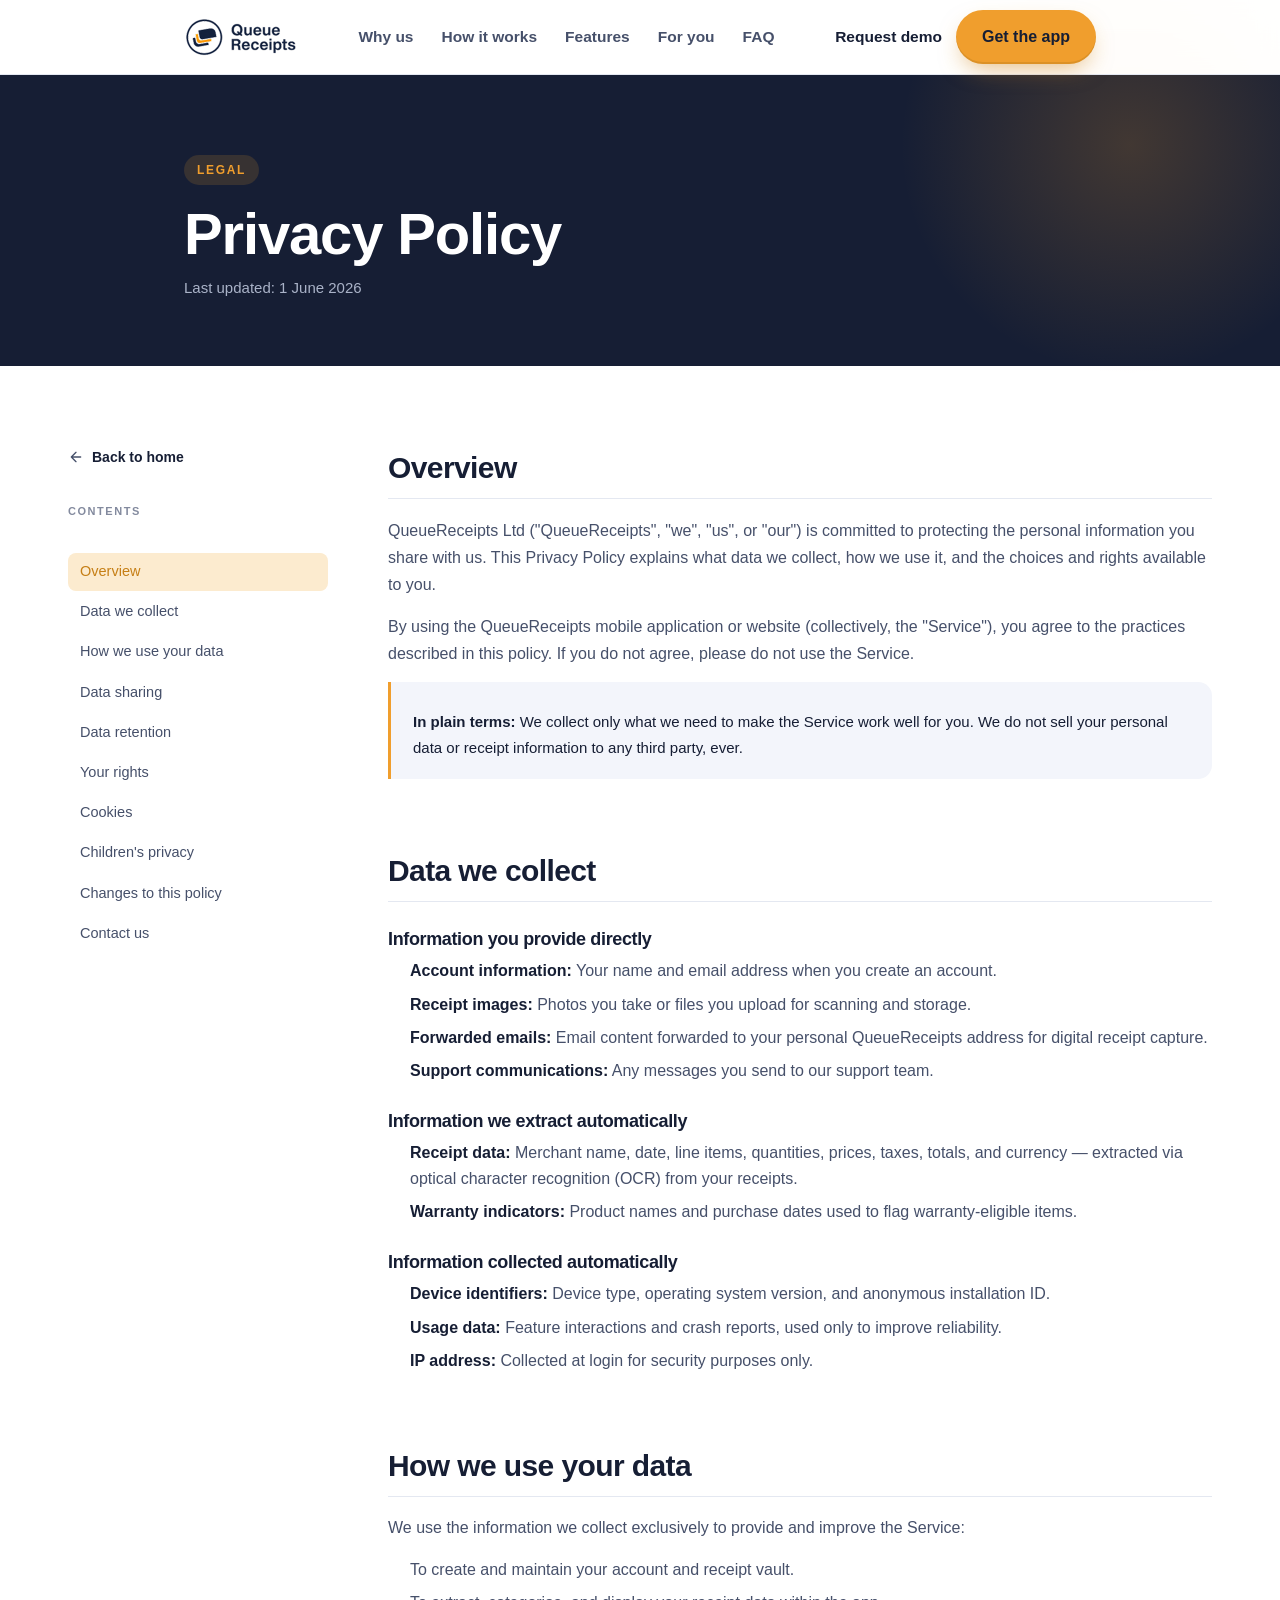
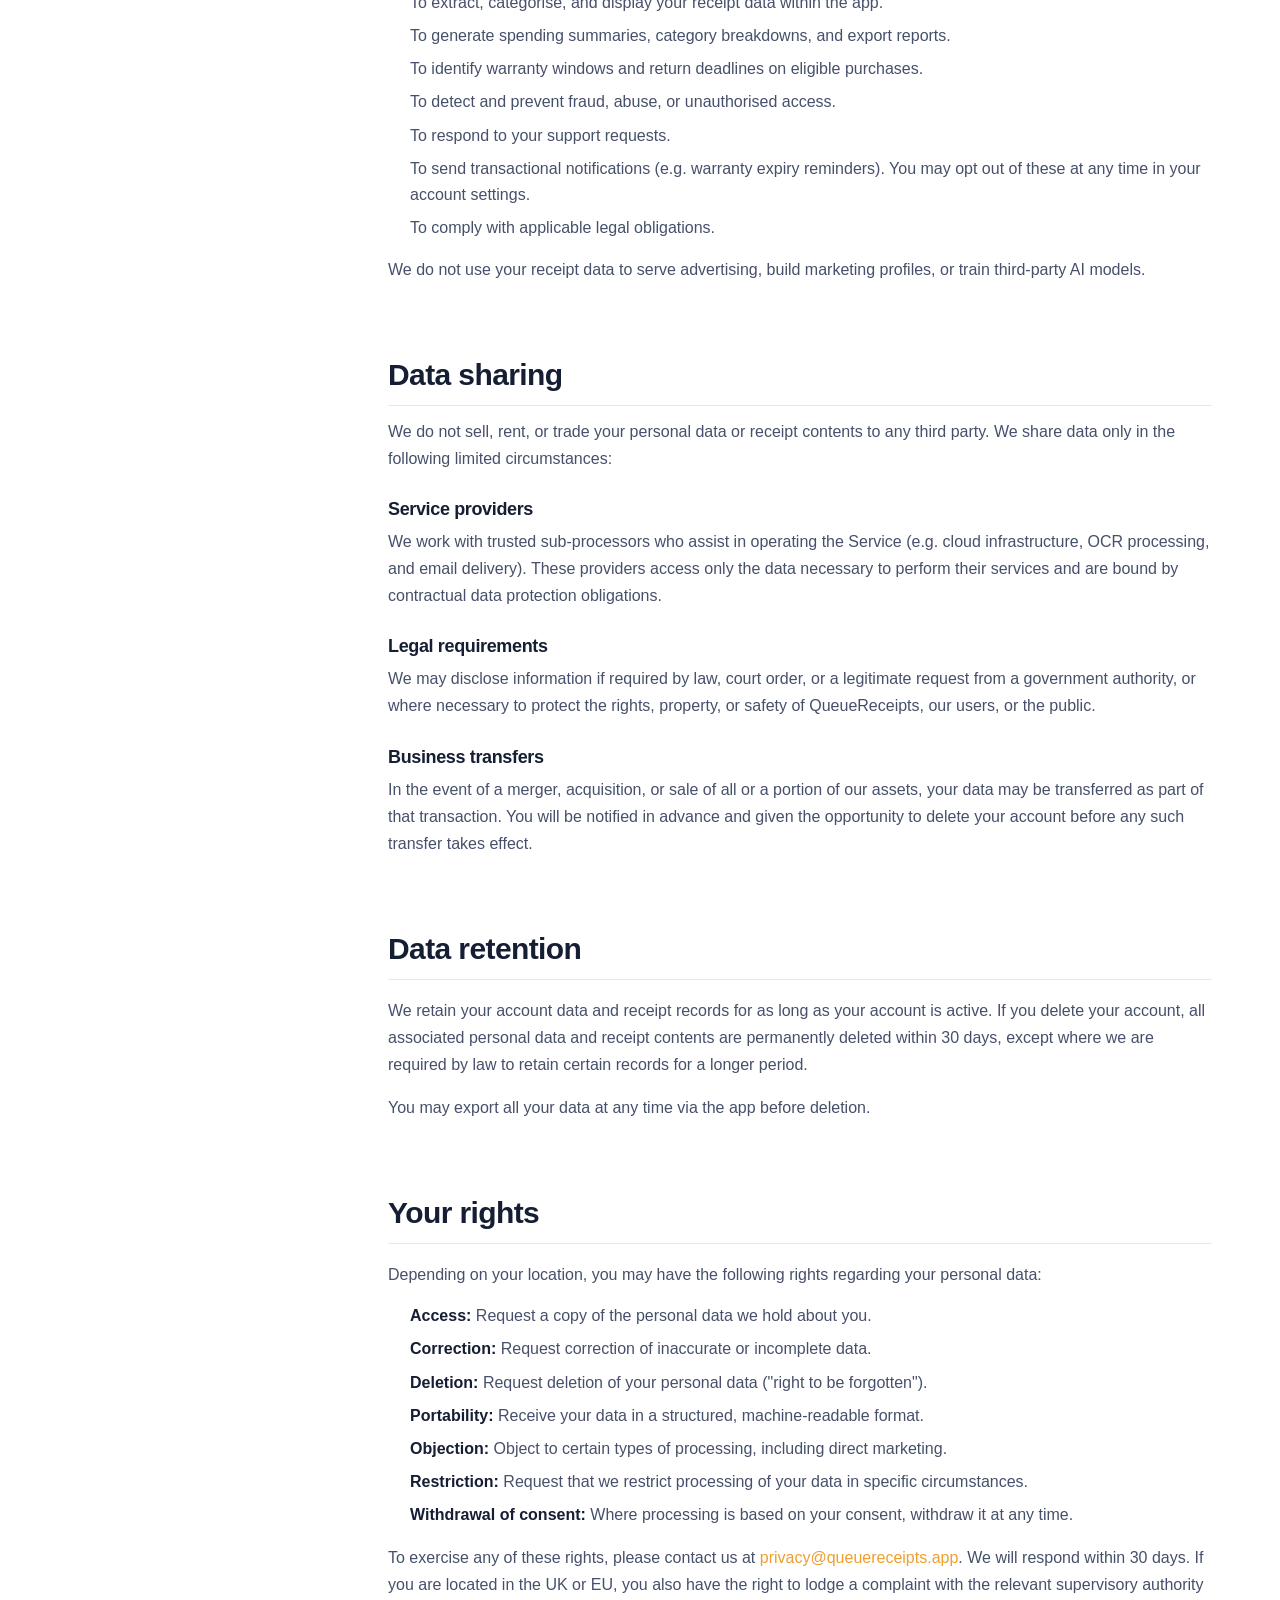
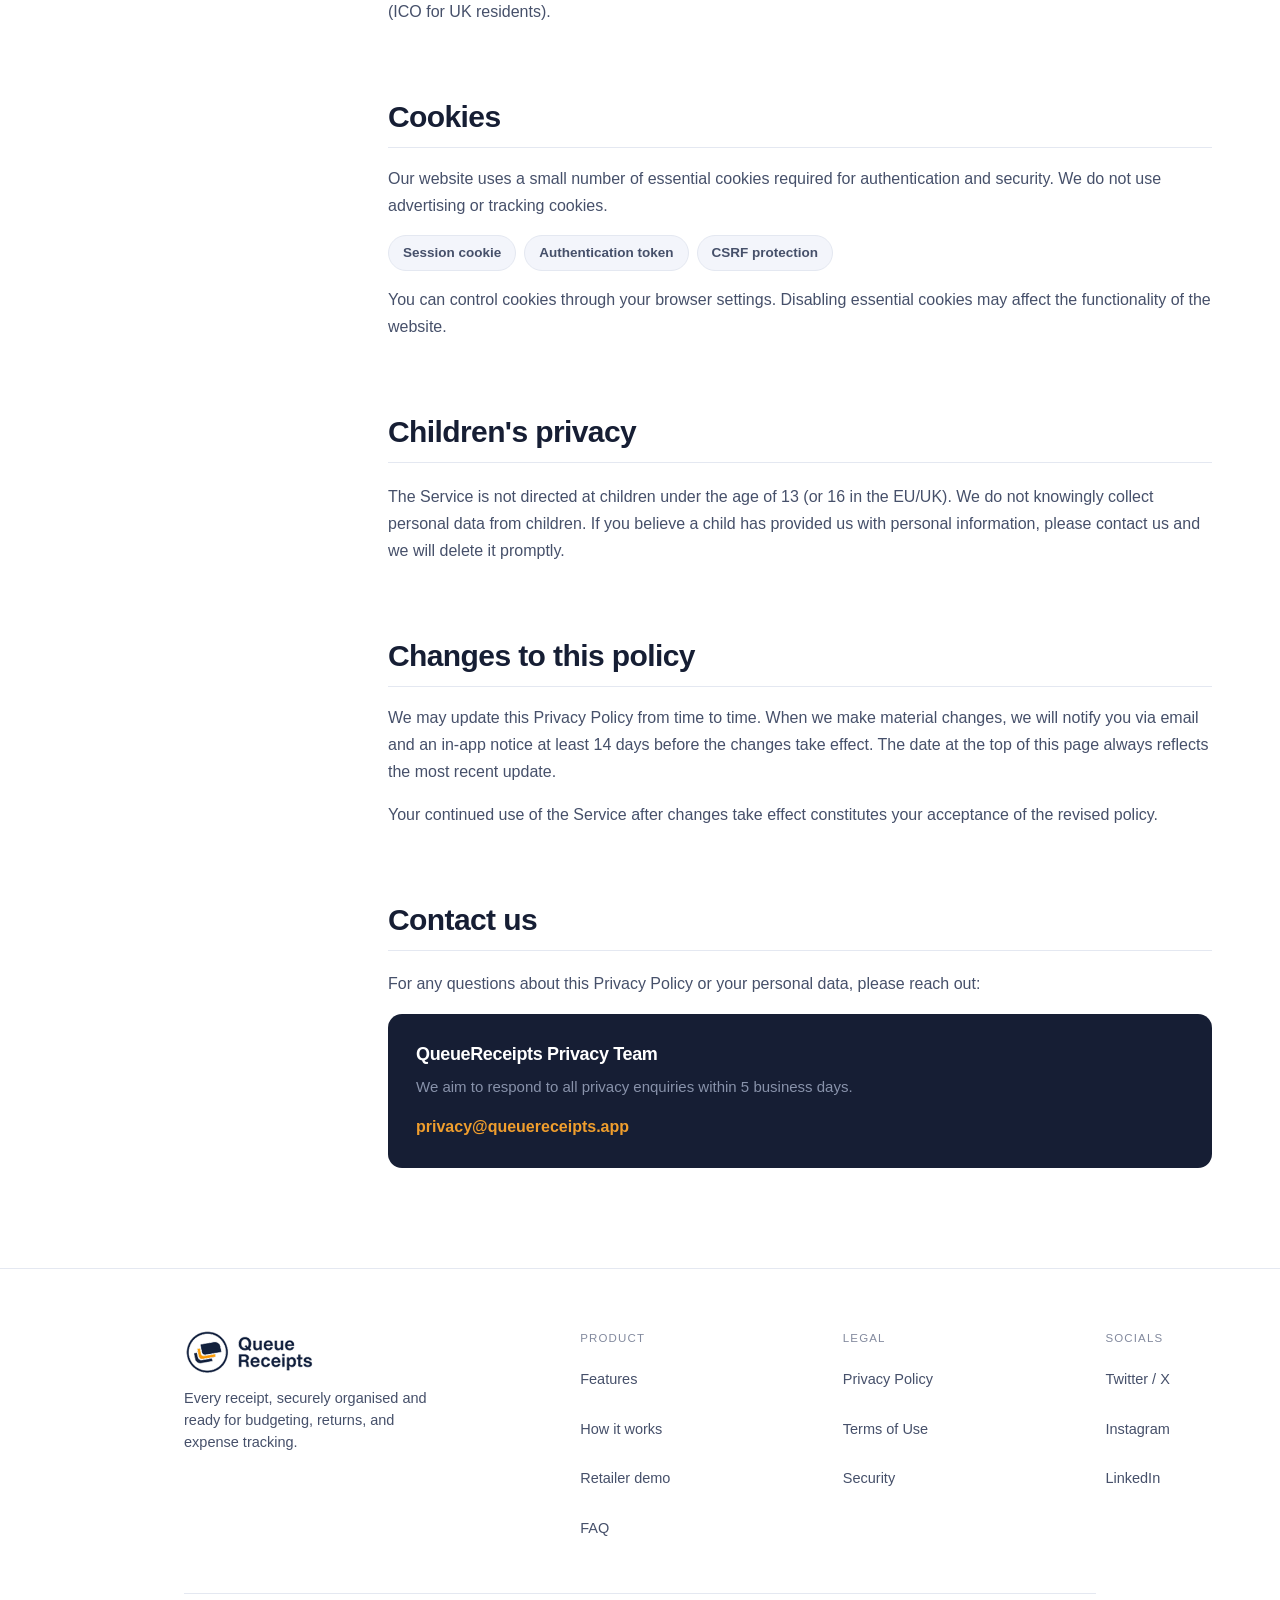
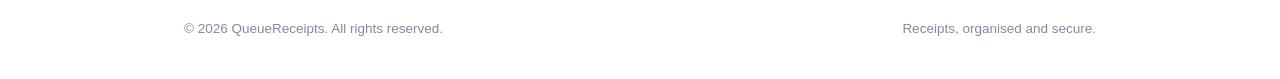
==== privacy-policy.html @ 27ace401 "updated progress" ====
<!DOCTYPE html>
<html lang="en">
<head>
<meta charset="UTF-8">
<meta name="viewport" content="width=device-width, initial-scale=1.0">
<title>Privacy Policy — QueueReceipts</title>
<link rel="preconnect" href="https://api.fontshare.com">
<link rel="stylesheet" href="https://api.fontshare.com/v2/css?f[]=switzer@400,500,600,700,800&display=swap">
<link rel="stylesheet" href="styles.css">
</head>
<body>

<header class="header-nav">
  <div class="header-container">
    <a href="index.html" class="logo">
      <img src="images/logo.png" alt="QueueReceipts" width="114" height="40">
    </a>

    <nav class="nav-links">
      <a href="index.html#why-us">Why us</a>
      <a href="index.html#how-it-works">How it works</a>
      <a href="index.html#features">Features</a>
      <a href="index.html#for-you">For you</a>
      <a href="index.html#faq">FAQ</a>
    </nav>

    <div class="header-actions">
      <a href="index.html#retailer-demo" class="request-demo">Request demo</a>
      <a href="index.html#final-cta" class="get-app-btn">Get the app</a>
    </div>

    <button type="button" class="menu-toggle" aria-label="Open menu" aria-expanded="false" aria-controls="mobile-nav">
      <span class="menu-toggle-bar"></span>
      <span class="menu-toggle-bar"></span>
      <span class="menu-toggle-bar"></span>
    </button>
  </div>

  <nav id="mobile-nav" class="mobile-nav">
    <a href="index.html#why-us">Why us</a>
    <a href="index.html#how-it-works">How it works</a>
    <a href="index.html#features">Features</a>
    <a href="index.html#for-you">For you</a>
    <a href="index.html#faq">FAQ</a>
    <a href="index.html#retailer-demo" class="mobile-nav-demo">Request demo</a>
  </nav>
</header>

<section class="legal-hero">
  <div class="legal-hero-container">
    <span class="tag tag-dark">LEGAL</span>
    <h1 class="legal-hero-heading">Privacy Policy</h1>
    <p class="legal-hero-date">Last updated: 1 June 2026</p>
  </div>
  <div class="legal-hero-gradient"></div>
</section>

<div class="legal-layout">
  <aside class="legal-sidebar">
    <a href="index.html#footer" class="legal-back">
      <img src="images/icon-arrow-left.svg" alt="" width="16" height="16">
      Back to home
    </a>
    <span class="legal-sidebar-title">CONTENTS</span>
    <div class="legal-toc-sentinel"></div>
    <nav class="legal-toc">
      <a href="#overview" class="legal-toc-link">Overview</a>
      <a href="#data-we-collect" class="legal-toc-link">Data we collect</a>
      <a href="#how-we-use-your-data" class="legal-toc-link">How we use your data</a>
      <a href="#data-sharing" class="legal-toc-link">Data sharing</a>
      <a href="#data-retention" class="legal-toc-link">Data retention</a>
      <a href="#your-rights" class="legal-toc-link">Your rights</a>
      <a href="#cookies" class="legal-toc-link">Cookies</a>
      <a href="#childrens-privacy" class="legal-toc-link">Children's privacy</a>
      <a href="#changes-to-this-policy" class="legal-toc-link">Changes to this policy</a>
      <a href="#contact-us" class="legal-toc-link">Contact us</a>
    </nav>
    <div class="legal-toc-spacer"></div>
  </aside>

  <main class="legal-content">
    <section id="overview" class="legal-section">
      <h2>Overview</h2>
      <p>QueueReceipts Ltd ("QueueReceipts", "we", "us", or "our") is committed to protecting the personal information you share with us. This Privacy Policy explains what data we collect, how we use it, and the choices and rights available to you.</p>
      <p>By using the QueueReceipts mobile application or website (collectively, the "Service"), you agree to the practices described in this policy. If you do not agree, please do not use the Service.</p>
      <div class="legal-callout">
        <p><strong>In plain terms:</strong> We collect only what we need to make the Service work well for you. We do not sell your personal data or receipt information to any third party, ever.</p>
      </div>
    </section>

    <section id="data-we-collect" class="legal-section">
      <h2>Data we collect</h2>

      <h3>Information you provide directly</h3>
      <ul class="legal-defs">
        <li><strong>Account information:</strong> Your name and email address when you create an account.</li>
        <li><strong>Receipt images:</strong> Photos you take or files you upload for scanning and storage.</li>
        <li><strong>Forwarded emails:</strong> Email content forwarded to your personal QueueReceipts address for digital receipt capture.</li>
        <li><strong>Support communications:</strong> Any messages you send to our support team.</li>
      </ul>

      <h3>Information we extract automatically</h3>
      <ul class="legal-defs">
        <li><strong>Receipt data:</strong> Merchant name, date, line items, quantities, prices, taxes, totals, and currency — extracted via optical character recognition (OCR) from your receipts.</li>
        <li><strong>Warranty indicators:</strong> Product names and purchase dates used to flag warranty-eligible items.</li>
      </ul>

      <h3>Information collected automatically</h3>
      <ul class="legal-defs">
        <li><strong>Device identifiers:</strong> Device type, operating system version, and anonymous installation ID.</li>
        <li><strong>Usage data:</strong> Feature interactions and crash reports, used only to improve reliability.</li>
        <li><strong>IP address:</strong> Collected at login for security purposes only.</li>
      </ul>
    </section>

    <section id="how-we-use-your-data" class="legal-section">
      <h2>How we use your data</h2>
      <p>We use the information we collect exclusively to provide and improve the Service:</p>
      <ul class="legal-defs">
        <li>To create and maintain your account and receipt vault.</li>
        <li>To extract, categorise, and display your receipt data within the app.</li>
        <li>To generate spending summaries, category breakdowns, and export reports.</li>
        <li>To identify warranty windows and return deadlines on eligible purchases.</li>
        <li>To detect and prevent fraud, abuse, or unauthorised access.</li>
        <li>To respond to your support requests.</li>
        <li>To send transactional notifications (e.g. warranty expiry reminders). You may opt out of these at any time in your account settings.</li>
        <li>To comply with applicable legal obligations.</li>
      </ul>
      <p>We do not use your receipt data to serve advertising, build marketing profiles, or train third-party AI models.</p>
    </section>

    <section id="data-sharing" class="legal-section">
      <h2>Data sharing</h2>
      <p>We do not sell, rent, or trade your personal data or receipt contents to any third party. We share data only in the following limited circumstances:</p>

      <h3>Service providers</h3>
      <p>We work with trusted sub-processors who assist in operating the Service (e.g. cloud infrastructure, OCR processing, and email delivery). These providers access only the data necessary to perform their services and are bound by contractual data protection obligations.</p>

      <h3>Legal requirements</h3>
      <p>We may disclose information if required by law, court order, or a legitimate request from a government authority, or where necessary to protect the rights, property, or safety of QueueReceipts, our users, or the public.</p>

      <h3>Business transfers</h3>
      <p>In the event of a merger, acquisition, or sale of all or a portion of our assets, your data may be transferred as part of that transaction. You will be notified in advance and given the opportunity to delete your account before any such transfer takes effect.</p>
    </section>

    <section id="data-retention" class="legal-section">
      <h2>Data retention</h2>
      <p>We retain your account data and receipt records for as long as your account is active. If you delete your account, all associated personal data and receipt contents are permanently deleted within 30 days, except where we are required by law to retain certain records for a longer period.</p>
      <p>You may export all your data at any time via the app before deletion.</p>
    </section>

    <section id="your-rights" class="legal-section">
      <h2>Your rights</h2>
      <p>Depending on your location, you may have the following rights regarding your personal data:</p>
      <ul class="legal-defs">
        <li><strong>Access:</strong> Request a copy of the personal data we hold about you.</li>
        <li><strong>Correction:</strong> Request correction of inaccurate or incomplete data.</li>
        <li><strong>Deletion:</strong> Request deletion of your personal data ("right to be forgotten").</li>
        <li><strong>Portability:</strong> Receive your data in a structured, machine-readable format.</li>
        <li><strong>Objection:</strong> Object to certain types of processing, including direct marketing.</li>
        <li><strong>Restriction:</strong> Request that we restrict processing of your data in specific circumstances.</li>
        <li><strong>Withdrawal of consent:</strong> Where processing is based on your consent, withdraw it at any time.</li>
      </ul>
      <p>To exercise any of these rights, please contact us at <a href="mailto:privacy@queuereceipts.app" class="faq-email">privacy@queuereceipts.app</a>. We will respond within 30 days. If you are located in the UK or EU, you also have the right to lodge a complaint with the relevant supervisory authority (ICO for UK residents).</p>
    </section>

    <section id="cookies" class="legal-section">
      <h2>Cookies</h2>
      <p>Our website uses a small number of essential cookies required for authentication and security. We do not use advertising or tracking cookies.</p>
      <div class="legal-cookie-pills">
        <span class="legal-cookie-pill">Session cookie</span>
        <span class="legal-cookie-pill">Authentication token</span>
        <span class="legal-cookie-pill">CSRF protection</span>
      </div>
      <p>You can control cookies through your browser settings. Disabling essential cookies may affect the functionality of the website.</p>
    </section>

    <section id="childrens-privacy" class="legal-section">
      <h2>Children's privacy</h2>
      <p>The Service is not directed at children under the age of 13 (or 16 in the EU/UK). We do not knowingly collect personal data from children. If you believe a child has provided us with personal information, please contact us and we will delete it promptly.</p>
    </section>

    <section id="changes-to-this-policy" class="legal-section">
      <h2>Changes to this policy</h2>
      <p>We may update this Privacy Policy from time to time. When we make material changes, we will notify you via email and an in-app notice at least 14 days before the changes take effect. The date at the top of this page always reflects the most recent update.</p>
      <p>Your continued use of the Service after changes take effect constitutes your acceptance of the revised policy.</p>
    </section>

    <section id="contact-us" class="legal-section">
      <h2>Contact us</h2>
      <p>For any questions about this Privacy Policy or your personal data, please reach out:</p>
      <div class="legal-contact-card">
        <h4>QueueReceipts Privacy Team</h4>
        <p>We aim to respond to all privacy enquiries within 5 business days.</p>
        <a href="mailto:privacy@queuereceipts.app">privacy@queuereceipts.app</a>
      </div>
    </section>
  </main>
</div>

<footer class="site-footer">
  <div class="footer-container">
    <div class="footer-grid">
      <div class="footer-brand">
        <a href="index.html" class="footer-logo">
          <img src="images/logo.png" alt="QueueReceipts" width="131" height="46">
        </a>
        <p class="footer-desc">Every receipt, securely organised and ready for budgeting, returns, and expense tracking.</p>
      </div>
      <div class="footer-col">
        <h5 class="footer-col-title">PRODUCT</h5>
        <a href="index.html#features" class="footer-link">Features</a>
        <a href="index.html#how-it-works" class="footer-link">How it works</a>
        <a href="index.html#retailer-demo" class="footer-link">Retailer demo</a>
        <a href="index.html#faq" class="footer-link">FAQ</a>
      </div>
      <div class="footer-col">
        <h5 class="footer-col-title">LEGAL</h5>
        <a href="privacy-policy.html" class="footer-link">Privacy Policy</a>
        <a href="terms-of-use.html" class="footer-link">Terms of Use</a>
        <a href="security.html" class="footer-link">Security</a>
      </div>
      <div class="footer-col">
        <h5 class="footer-col-title">SOCIALS</h5>
        <a href="https://x.com/QueueReceipts" target="_blank" rel="noopener" class="footer-link">Twitter / X</a>
        <a href="https://www.instagram.com/queuereceipts/" target="_blank" rel="noopener" class="footer-link">Instagram</a>
        <a href="https://www.linkedin.com/company/queuereceipts" target="_blank" rel="noopener" class="footer-link">LinkedIn</a>
      </div>
    </div>
    <div class="footer-bottom">
      <p>© 2026 QueueReceipts. All rights reserved.</p>
      <p>Receipts, organised and secure.</p>
    </div>
  </div>
</footer>

<script src="scripts.js"></script>
</body>
</html>
---- styles.css ----
/* ---- Design tokens (from Figma) ---- */
:root {
  --color-nav-text: #46506A;
  --color-dark-text: #161E34;
  --color-accent: #F09E2D;
  --color-border: #E4E8F1;
}

* {
  box-sizing: border-box;
  margin: 0;
  padding: 0;
}

html {
  scroll-behavior: smooth;
}

@media (prefers-reduced-motion: reduce) {
  html {
    scroll-behavior: auto;
  }
}

body {
  font-family: 'Switzer', sans-serif;
  color: var(--color-dark-text);
}

section[id],
footer[id] {
  scroll-margin-top: 95px;
}

a {
  text-decoration: none;
  color: inherit;
}

/* ---- Header - NAV ---- */

.header-nav {
  width: 100%;
  max-width: 1512px;
  margin: 0 auto;
  height: 75px;
  padding: 0 156px;
  background: rgba(255, 255, 255, 0.82);
  backdrop-filter: blur(14px);
  -webkit-backdrop-filter: blur(14px);
  border-bottom: 1px solid var(--color-border);
  display: flex;
  flex-wrap: wrap;
  align-items: center;
  position: sticky;
  top: 0;
  z-index: 100;
}

.header-container {
  display: flex;
  flex-direction: row;
  align-items: center;
  justify-content: space-between;
  width: 100%;
  max-width: 1200px;
  height: 74px;
  padding: 0 28px;
  margin: 0 auto;
}

.logo img {
  display: block;
  width: 113.66px;
  height: 40px;
}

.nav-links {
  display: flex;
  flex-direction: row;
  align-items: center;
  gap: 28px;
}

.nav-links a {
  font-weight: 600;
  font-size: 15.5px;
  line-height: 24px;
  letter-spacing: 0;
  color: var(--color-nav-text);
}

.header-actions {
  display: flex;
  flex-direction: row;
  align-items: center;
  gap: 14px;
}

.request-demo {
  font-weight: 700;
  font-size: 15.5px;
  line-height: 24px;
  letter-spacing: 0;
  color: var(--color-dark-text);
}

.get-app-btn {
  display: inline-flex;
  align-items: center;
  justify-content: center;
  padding: 15px 26px;
  border-radius: 999px;
  background: var(--color-accent);
  font-weight: 700;
  font-size: 16px;
  line-height: 24.8px;
  letter-spacing: 0;
  color: var(--color-dark-text);
  box-shadow:
    0 10px 24px -8px rgba(208, 131, 26, 0.6),
    inset 0 -2px 0 0 rgba(130, 85, 10, 0.18);
}

/* ---- Section - HERO ---- */

.hero {
  width: 100%;
  max-width: 1512px;
  margin: 0 auto;
  padding: 64px 156px 40px;
}

.hero-grid {
  display: grid;
  grid-template-columns: 1fr 1fr;
  gap: 50px;
  max-width: 1200px;
  margin: 0 auto;
}

.hero-content {
  display: flex;
  flex-direction: column;
  gap: 22px;
}

/* Badge */

.badge {
  display: inline-flex;
  align-items: center;
  align-self: flex-start;
  gap: 10px;
  border-radius: 999px;
  border: 1px solid var(--color-border);
  background: #FFFFFF;
  padding: 7px 8px 7px 14px;
  box-shadow: 0 2px 8px 0 rgba(22, 30, 52, 0.06);
}

.badge-text {
  font-weight: 700;
  font-size: 13.5px;
  line-height: 20.93px;
  color: var(--color-nav-text);
}

.badge-pill {
  display: inline-flex;
  align-items: center;
  border-radius: 999px;
  padding: 2.5px 10px 2.88px;
  background: #FCEBCF;
  font-weight: 700;
  font-size: 12.5px;
  line-height: 19.38px;
  color: #C67F16;
}

/* Headline */

.hero-heading {
  font-weight: 800;
  font-size: 76px;
  line-height: 77.52px;
  letter-spacing: -1.52px;
  color: var(--color-dark-text);
}

.hero-heading .highlight {
  position: relative;
  display: inline-block;
}

.hero-heading .highlight::before {
  content: "";
  position: absolute;
  left: -5px;
  right: -5px;
  bottom: 8px;
  height: 31.79px;
  background: #F7D69B;
  border-radius: 6px;
  transform: rotate(1.2deg);
  z-index: -1;
}

/* Paragraph */

.hero-paragraph {
  font-weight: 400;
  font-size: 20px;
  line-height: 31px;
  color: var(--color-nav-text);
  max-width: 574.35px;
}

/* Buttons */

.hero-buttons {
  display: flex;
  flex-direction: row;
  align-items: center;
  gap: 14px;
  padding-top: 8px;
}

.btn {
  display: inline-flex;
  align-items: center;
  justify-content: center;
  gap: 9px;
  border-radius: 999px;
  padding: 18px 32px;
  font-weight: 700;
  font-size: 17px;
  line-height: 26.35px;
  color: var(--color-dark-text);
}

.btn-primary {
  background: var(--color-accent);
  box-shadow:
    0 10px 24px -8px rgba(208, 131, 26, 0.6),
    inset 0 -2px 0 0 rgba(130, 85, 10, 0.18);
}

.btn-secondary {
  background: #FFFFFF;
  box-shadow: inset 0 0 0 1.5px var(--color-border);
}

/* Hero graphic (right column) */

.hero-graphic {
  position: relative;
  display: flex;
  flex-direction: row;
  justify-content: center;
  align-items: flex-start;
  isolation: isolate;
  width: 100%;
  height: 576px;
}

.gradient-blur {
  position: absolute;
  left: 30.57%;
  right: 4%;
  top: 6%;
  bottom: 34.97%;
  background: radial-gradient(98.99% 98.99% at 30% 30%, #F7D69B 0%, #FCEBCF 100%);
  filter: blur(4px);
  border-radius: 170px;
  z-index: 0;
}

.phone-frame {
  position: relative;
  z-index: 1;
  box-sizing: border-box;
  display: flex;
  align-items: flex-start;
  width: 300px;
  height: 576px;
  padding: 11px;
  background: #0E1525;
  border: 1px solid #243050;
  border-radius: 46px;
  box-shadow: 0 40px 90px -40px rgba(22, 30, 52, 0.45);
}

.phone-screen {
  width: 276px;
  height: 552px;
  background: #FFFFFF;
  border-radius: 36px;
  overflow: hidden;
}

.phone-screen img {
  display: block;
  width: 100%;
  height: 100%;
  object-fit: cover;
}

.floating-card {
  position: absolute;
  box-sizing: border-box;
  display: flex;
  align-items: center;
  gap: 11px;
  padding: 12px 14px;
  background: #FFFFFF;
  border-radius: 16px;
  box-shadow: 0 18px 50px -22px rgba(22, 30, 52, 0.3);
  z-index: 2;
}

.card-text {
  display: flex;
  flex-direction: column;
}

.card-title {
  font-weight: 600;
  font-size: 14px;
  line-height: 22px;
  color: var(--color-dark-text);
}

.card-subtitle {
  font-weight: 500;
  font-size: 12px;
  line-height: 19px;
  color: #838A9E;
}

.icon-circle {
  display: flex;
  align-items: center;
  justify-content: center;
  flex-shrink: 0;
  width: 36px;
  height: 36px;
  border-radius: 11px;
  font-size: 14px;
  line-height: 22px;
  text-align: center;
}

.card-scanned {
  left: -2%;
  right: 59.88%;
  top: 8%;
  bottom: 80.84%;
}

.card-tracked {
  left: 8%;
  right: 53.92%;
  top: 90.84%;
  bottom: -2%;
}

.card-tracked .icon-circle {
  background: #E9ECF5;
}

.card-warranty {
  left: 68.94%;
  right: -4%;
  top: 74.84%;
  bottom: 14%;
}

.card-warranty .icon-circle {
  background: #FCEBCF;
}

/* ---- Section - PROBLEM ---- */

.problem {
  background: #F3F5FB;
  padding: 90px 156px;
}

.problem-container {
  display: flex;
  flex-direction: column;
  align-items: flex-start;
  gap: 48px;
  max-width: 1200px;
  margin: 0 auto;
  padding: 0 28px;
}

.problem-text {
  display: flex;
  flex-direction: column;
  align-items: flex-start;
  gap: 15.4px;
  max-width: 640px;
}

.tag {
  display: inline-flex;
  align-items: center;
  padding: 5.5px 13px 5.88px;
  border-radius: 999px;
  background: #FCEBCF;
  font-weight: 500;
  font-size: 12.5px;
  line-height: 19px;
  letter-spacing: 1.5px;
  text-transform: uppercase;
  color: #C67F16;
}

.problem-heading {
  font-weight: 800;
  font-size: 52px;
  line-height: 53px;
  letter-spacing: -1.04px;
  color: var(--color-dark-text);
}

.problem-paragraph {
  font-weight: 400;
  font-size: 18px;
  line-height: 28px;
  color: var(--color-nav-text);
}

.problem-cards {
  display: flex;
  flex-direction: row;
  justify-content: center;
  gap: 20px;
  width: 100%;
}

.problem-card {
  box-sizing: border-box;
  display: flex;
  flex-direction: column;
  align-items: flex-start;
  padding: 28px;
  gap: 9px;
  flex: 1;
  background: #FFFFFF;
  border: 1px solid var(--color-border);
  box-shadow: 0 2px 8px rgba(22, 30, 52, 0.06);
  border-radius: 26px;
}

.problem-card-icon {
  display: flex;
  align-items: center;
  justify-content: center;
  width: 54px;
  height: 54px;
  border-radius: 15px;
  font-size: 24px;
  line-height: 37px;
}

.icon-ink {
  background: #FCEBCF;
}

.icon-scattered {
  background: #E6E9F3;
}

.icon-money {
  background: #E9ECF5;
}

/* ---- Section - HOW IT WORKS ---- */

.how-it-works {
  display: flex;
  flex-direction: column;
  align-items: center;
  gap: 54px;
  max-width: 1200px;
  margin: 0 auto;
  padding: 88.53px 28px 0;
}

.hiw-text {
  display: flex;
  flex-direction: column;
  align-items: center;
  gap: 15.4px;
  max-width: 640px;
  margin: 0 auto;
  text-align: center;
}

.hiw-heading {
  font-weight: 800;
  font-size: 52px;
  line-height: 53px;
  letter-spacing: -1.04px;
  color: var(--color-dark-text);
}

.hiw-paragraph {
  font-weight: 400;
  font-size: 18px;
  line-height: 27.9px;
  color: var(--color-nav-text);
}

.hiw-steps {
  display: flex;
  flex-direction: row;
  justify-content: center;
  gap: 24px;
  width: 100%;
}

.hiw-step {
  box-sizing: border-box;
  display: flex;
  flex-direction: column;
  align-items: flex-start;
  gap: 8px;
  flex: 1;
}

.step-number {
  display: flex;
  align-items: center;
  justify-content: center;
  width: 34px;
  height: 34px;
  border-radius: 17px;
  background: var(--color-dark-text);
  color: #FFFFFF;
  font-weight: 800;
  font-size: 15px;
  line-height: 23px;
}

.step-illustration {
  box-sizing: border-box;
  display: flex;
  align-items: center;
  justify-content: center;
  width: 100%;
  height: 210px;
}

.step-flat-image {
  display: block;
  width: 100%;
  height: 100%;
  object-fit: cover;
}

.step-title {
  font-weight: 700;
  font-size: 22px;
  line-height: 22px;
  letter-spacing: -0.44px;
  color: var(--color-dark-text);
  padding-top: 14px;
}

.step-desc {
  font-weight: 400;
  font-size: 15px;
  line-height: 23px;
  color: var(--color-nav-text);
}

/* ---- Section - FEATURES ---- */

.features {
  margin-top: 88.56px;
  background: #161E34;
  padding: 90px 156px;
}

.features-container {
  display: flex;
  flex-direction: column;
  align-items: flex-start;
  gap: 50px;
  max-width: 1200px;
  margin: 0 auto;
  padding: 0 28px;
}

.features-text {
  display: flex;
  flex-direction: column;
  align-items: flex-start;
  gap: 15.4px;
  max-width: 640px;
}

.tag-dark {
  background: rgba(240, 158, 45, 0.16);
  color: #F09E2D;
}

.features-heading {
  font-weight: 800;
  font-size: 52px;
  line-height: 53px;
  letter-spacing: -1.04px;
  color: #FFFFFF;
}

.features-paragraph {
  font-weight: 400;
  font-size: 18px;
  line-height: 28px;
  color: #AAB3C8;
}

.features-grid {
  display: grid;
  grid-template-columns: 456.24px 325.88px 325.88px;
  grid-template-rows: repeat(2, 1fr);
  gap: 18px;
  width: 100%;
  height: 447.64px;
}

.feature-card {
  box-sizing: border-box;
  display: flex;
  flex-direction: column;
  align-items: flex-start;
  padding: 26px;
  border: 1px solid #2B3555;
  border-radius: 26px;
  background: #1C2540;
}

.feature-card-money {
  grid-column: 1;
  grid-row: 1 / 3;
  justify-content: space-between;
  background: linear-gradient(159.65deg, #1C2540 0%, #162038 100%);
}

.feature-card-2 {
  grid-column: 2;
  grid-row: 1;
  gap: 7.2px;
}

.feature-card-3 {
  grid-column: 3;
  grid-row: 1;
  gap: 7.5px;
  padding: 26px 26px 48.47px;
}

.feature-card-4 {
  grid-column: 2;
  grid-row: 2;
  gap: 7.2px;
}

.feature-card-5 {
  grid-column: 3;
  grid-row: 2;
  gap: 7.5px;
  padding: 26px 26px 48.47px;
}

.feature-icon-wrap {
  display: flex;
  align-items: center;
  justify-content: center;
  width: 48px;
  height: 48px;
  border-radius: 14px;
  margin-bottom: 18px;
}

.feature-icon-money,
.feature-icon-accent {
  background: rgba(240, 158, 45, 0.16);
}

.feature-title {
  font-weight: 700;
  font-size: 21px;
  line-height: 21px;
  letter-spacing: -0.42px;
  color: #FFFFFF;
  margin-bottom: 9px;
}

.feature-desc {
  font-weight: 400;
  font-size: 14.5px;
  line-height: 22px;
  color: #9AA4BD;
}

.spending-list {
  box-sizing: border-box;
  width: 100%;
  padding: 18px;
  margin-top: 39.23px;
  background: #0E1525;
  border: 1px solid #2B3555;
  border-radius: 16px;
}

.spending-row {
  display: flex;
  flex-direction: row;
  justify-content: space-between;
  align-items: center;
  padding: 8.5px 0 8.65px;
  border-bottom: 1px solid #1C2540;
}

.spending-row-last {
  border-bottom: none;
}

.spending-label {
  display: flex;
  align-items: center;
  gap: 9px;
  font-weight: 400;
  font-size: 13px;
  color: #C0C8DB;
}

.spending-dot {
  display: inline-block;
  width: 9px;
  height: 9px;
  border-radius: 4.5px;
}

.dot-groceries { background: #F09E2D; }
.dot-dining { background: #64748B; }
.dot-electronics { background: #161E34; }
.dot-home { background: #B58B30; }

.spending-amount {
  font-weight: 500;
  font-size: 13px;
  color: #FFFFFF;
}

.problem-card-title {
  font-weight: 700;
  font-size: 21px;
  line-height: 21px;
  letter-spacing: -0.42px;
  color: var(--color-dark-text);
  padding-top: 9px;
}

.problem-card-desc {
  font-weight: 400;
  font-size: 15px;
  line-height: 23px;
  color: var(--color-nav-text);
}

/* ---- Section - SEGMENTS ---- */

.segments {
  display: flex;
  flex-direction: column;
  align-items: flex-start;
  gap: 30px;
  max-width: 1200px;
  margin: 0 auto;
  padding: 89.48px 28px 0;
}

.segments-text {
  display: flex;
  flex-direction: column;
  align-items: flex-start;
  gap: 15.4px;
  max-width: 640px;
}

.segments-heading {
  font-weight: 800;
  font-size: 52px;
  line-height: 53px;
  letter-spacing: -1.04px;
  color: var(--color-dark-text);
}

.segments-paragraph {
  font-weight: 400;
  font-size: 18px;
  line-height: 28px;
  color: var(--color-nav-text);
}

.segments-tabs {
  box-sizing: border-box;
  display: flex;
  flex-direction: row;
  align-items: flex-start;
  gap: 4px;
  padding: 5px;
  background: #FFFFFF;
  border: 1px solid var(--color-border);
  box-shadow: 0 2px 8px rgba(22, 30, 52, 0.06);
  border-radius: 999px;
}

.segment-tab {
  box-sizing: border-box;
  display: flex;
  align-items: center;
  justify-content: center;
  padding: 11.5px 20px 12px;
  border: none;
  border-radius: 999px;
  background: transparent;
  font-family: 'Switzer', sans-serif;
  font-weight: 700;
  font-size: 14.5px;
  line-height: 19px;
  color: var(--color-nav-text);
  cursor: pointer;
}

.segment-tab-active {
  background: var(--color-accent);
  color: var(--color-dark-text);
}

.segments-card {
  box-sizing: border-box;
  display: flex;
  flex-direction: row;
  justify-content: center;
  align-items: flex-start;
  isolation: isolate;
  width: 100%;
  background: #FFFFFF;
  border: 1px solid var(--color-border);
  box-shadow: 0 18px 50px -22px rgba(22, 30, 52, 0.3);
  border-radius: 32px;
  overflow: hidden;
}

.segments-phone-panel {
  box-sizing: border-box;
  display: flex;
  align-items: center;
  justify-content: center;
  flex: 1;
  min-height: 430px;
  padding: 36px;
  background: linear-gradient(164.76deg, #FFFFFF 0%, #FCEBCF 100%);
}

.segments-phone-frame {
  box-sizing: border-box;
  background: #0E1525;
  border: 9px solid #0E1525;
  box-shadow: 0 34px 70px -30px rgba(22, 30, 52, 0.6);
  border-radius: 36px;
}

.segments-phone-frame img {
  display: block;
  border-radius: 28px;
}

.segments-content {
  box-sizing: border-box;
  display: flex;
  flex-direction: column;
  align-items: flex-start;
  gap: 14px;
  flex: 1;
  padding: 42px;
}

.segments-title {
  font-weight: 700;
  font-size: 30px;
  line-height: 31px;
  letter-spacing: -0.6px;
  color: var(--color-dark-text);
}

.segments-card-paragraph {
  font-weight: 400;
  font-size: 16px;
  line-height: 25px;
  color: var(--color-nav-text);
}

.segments-checklist {
  display: flex;
  flex-direction: column;
  align-items: flex-start;
  gap: 13px;
  padding-top: 8.01px;
  list-style: none;
}

.checklist-item {
  display: flex;
  flex-direction: row;
  align-items: flex-end;
  gap: 12px;
  font-weight: 400;
  font-size: 15.5px;
  line-height: 24px;
  color: var(--color-dark-text);
}

/* ---- Section - RETAILER CTA ---- */

.retailer-cta {
  box-sizing: border-box;
  width: 1144px;
  max-width: 1144px;
  margin: 107.96px auto 0;
  padding: 64px 0;
  background: #161E34;
  border-radius: 26px;
}

.retailer-cta-grid {
  display: grid;
  grid-template-columns: 1fr 1fr;
  gap: 50px;
  width: 100%;
  padding: 0 28px;
}

.retailer-cta-text {
  display: flex;
  flex-direction: column;
  align-items: flex-start;
  gap: 15.4px;
}

.retailer-cta-heading {
  font-weight: 800;
  font-size: 44px;
  line-height: 45px;
  letter-spacing: -0.88px;
  color: #FFFFFF;
}

.retailer-cta-paragraph {
  font-weight: 400;
  font-size: 16.5px;
  line-height: 26px;
  color: #AAB3C8;
  max-width: 561px;
}

.retailer-steps {
  list-style: none;
  display: flex;
  flex-direction: column;
  gap: 14px;
  padding-top: 12px;
}

.retailer-step {
  display: flex;
  flex-direction: row;
  align-items: flex-start;
  gap: 14px;
}

.retailer-step-number {
  box-sizing: border-box;
  display: flex;
  align-items: center;
  justify-content: center;
  padding: 4.5px 9px 4.65px;
  border: 1px solid #2B3555;
  border-radius: 8px;
  font-weight: 500;
  font-size: 13px;
  line-height: 20px;
  color: var(--color-accent);
}

.retailer-step-text {
  display: flex;
  flex-direction: column;
  gap: 1.8px;
}

.retailer-step-title {
  font-weight: 700;
  font-size: 15.5px;
  line-height: 24px;
  color: #FFFFFF;
}

.retailer-step-desc {
  font-weight: 400;
  font-size: 14px;
  line-height: 22px;
  color: #9FA8BC;
}

.demo-form {
  box-sizing: border-box;
  display: flex;
  flex-direction: column;
  align-items: flex-start;
  gap: 7.4px;
  padding: 28px;
  background: #1C2540;
  border: 1px solid #2B3555;
  border-radius: 26px;
}

.demo-form-title {
  font-weight: 700;
  font-size: 18px;
  line-height: 18px;
  letter-spacing: -0.36px;
  color: #FFFFFF;
}

.demo-form-paragraph {
  font-weight: 400;
  font-size: 14px;
  line-height: 22px;
  color: #9FA8BC;
  max-width: 476px;
}

.form-field {
  display: flex;
  flex-direction: column;
  align-items: flex-start;
  gap: 7px;
  width: 100%;
  padding-top: 12.6px;
}

.form-label {
  font-weight: 400;
  font-size: 11px;
  line-height: 17px;
  letter-spacing: 0.88px;
  text-transform: uppercase;
  color: #7A84A0;
}

.form-input {
  box-sizing: border-box;
  width: 100%;
  padding: 13px 15px;
  background: #0E1525;
  border: 1px solid #2B3555;
  border-radius: 12px;
  font-family: 'Switzer', sans-serif;
  font-weight: 400;
  font-size: 15px;
  line-height: 20px;
  color: #FFFFFF;
}

.form-input::placeholder {
  color: #5A6480;
}

/* ---- Section - FAQ ---- */

.faq {
  margin-top: 90px;
  background: #F3F5FB;
  padding: 110px 184px 90px;
}

.faq-grid {
  display: grid;
  grid-template-columns: 437.6px 656.4px;
  gap: 50px;
  max-width: 1144px;
  margin: 0 auto;
}

.faq-text {
  display: flex;
  flex-direction: column;
  align-items: flex-start;
  gap: 15.4px;
}

.faq-heading {
  font-weight: 800;
  font-size: 52px;
  line-height: 53px;
  letter-spacing: -1.04px;
  color: var(--color-dark-text);
}

.faq-paragraph {
  font-weight: 400;
  font-size: 18px;
  line-height: 28px;
  color: var(--color-nav-text);
}

.faq-email {
  color: var(--color-accent);
}

.faq-list {
  display: flex;
  flex-direction: column;
  border-top: 1px solid var(--color-border);
}

.faq-item {
  box-sizing: border-box;
  display: flex;
  flex-direction: row;
  justify-content: space-between;
  align-items: center;
  width: 100%;
  padding: 22px 0;
  border: none;
  border-bottom: 1px solid var(--color-border);
  background: transparent;
  cursor: pointer;
}

.faq-item-last {
  border-bottom: none;
}

.faq-question {
  font-family: 'Switzer', sans-serif;
  font-weight: 700;
  font-size: 18.5px;
  line-height: 24px;
  color: var(--color-dark-text);
  text-align: left;
}

.faq-item img {
  transition: transform 0.2s ease;
}

.faq-item-open img {
  transform: rotate(45deg);
}

/* ---- Section - FINAL CTA ---- */

.final-cta {
  position: relative;
  box-sizing: border-box;
  overflow: hidden;
  display: flex;
  flex-direction: column;
  align-items: center;
  gap: 17.4px;
  width: 1144px;
  max-width: 1144px;
  margin: 36px auto 0;
  padding: 80px 40px;
  background: linear-gradient(154.78deg, #1C2540 0%, #0E1525 100%);
  box-shadow: 0 40px 90px -40px rgba(22, 30, 52, 0.45);
  border-radius: 36px;
  isolation: isolate;
}

.final-cta-glow {
  position: absolute;
  left: 66.54%;
  right: -12%;
  top: 78.1%;
  bottom: -58%;
  background: radial-gradient(70.71% 70.71% at 50% 50%, rgba(240, 158, 45, 0.45) 0%, rgba(240, 158, 45, 0) 62%);
  filter: blur(5px);
  border-radius: 260px;
  z-index: 0;
}

.final-cta-tag {
  position: relative;
  z-index: 1;
  background: rgba(240, 158, 45, 0.18);
  color: var(--color-accent);
  text-align: center;
}

.final-cta-heading {
  position: relative;
  z-index: 1;
  font-weight: 800;
  font-size: 60px;
  line-height: 61px;
  letter-spacing: -1.2px;
  color: #FFFFFF;
  text-align: center;
  max-width: 483.84px;
}

.final-cta-paragraph {
  position: relative;
  z-index: 1;
  font-weight: 400;
  font-size: 18px;
  line-height: 28px;
  color: #AAB3C8;
  text-align: center;
  max-width: 456.19px;
}

.final-cta-btn-wrap {
  position: relative;
  z-index: 1;
  padding-top: 14.59px;
}

.final-cta-microcopy {
  position: relative;
  z-index: 1;
  font-weight: 400;
  font-size: 13.5px;
  line-height: 21px;
  color: #7A84A0;
  text-align: center;
  max-width: 342.14px;
}

/* ---- Footer - FOOTER ---- */

.site-footer {
  margin-top: 89.08px;
  border-top: 1px solid var(--color-border);
  padding: 60px 156px 40px;
}

.legal-layout + .site-footer {
  margin-top: 0;
}

.footer-container {
  display: flex;
  flex-direction: column;
  gap: 47.99px;
  max-width: 1200px;
  margin: 0 auto;
  padding: 0 28px;
}

.footer-grid {
  display: grid;
  grid-template-columns: 356.17px repeat(3, 222.61px);
  gap: 40px;
  width: 100%;
}

.footer-brand {
  display: flex;
  flex-direction: column;
  gap: 12px;
}

.footer-logo img {
  display: block;
  width: 131px;
  height: 46px;
  object-fit: contain;
}

.footer-desc {
  font-weight: 400;
  font-size: 14.5px;
  line-height: 22px;
  color: var(--color-nav-text);
  max-width: 250px;
}

.footer-col {
  display: flex;
  flex-direction: column;
  align-items: flex-start;
}

.footer-col-title {
  font-weight: 500;
  font-size: 11.5px;
  line-height: 18px;
  letter-spacing: 1.15px;
  text-transform: uppercase;
  color: #838A9E;
}

.footer-link {
  padding: 21.25px 0 6.22px;
  font-weight: 500;
  font-size: 14.5px;
  line-height: 22px;
  color: var(--color-nav-text);
}

.footer-bottom {
  display: flex;
  flex-direction: row;
  justify-content: space-between;
  align-items: center;
  padding-top: 24px;
  border-top: 1px solid var(--color-border);
  font-weight: 400;
  font-size: 13.5px;
  line-height: 21px;
  color: #838A9E;
}

/* ---- Legal pages (Privacy Policy, Terms, Security) ---- */

.legal-hero {
  position: relative;
  display: flex;
  flex-direction: column;
  align-items: flex-start;
  isolation: isolate;
  width: 100%;
  max-width: 1512px;
  margin: 0 auto;
  padding: 80px 156px 70px;
  background: #161E34;
}

.legal-hero-gradient {
  position: absolute;
  z-index: 1;
  width: 500px;
  height: 500px;
  right: -100px;
  top: -180px;
  background: radial-gradient(70.71% 70.71% at 50% 50%, rgba(240, 158, 45, 0.2) 0%, rgba(240, 158, 45, 0) 65%);
  border-radius: 250px;
  pointer-events: none;
}

.legal-hero-container {
  position: relative;
  z-index: 0;
  display: flex;
  flex-direction: column;
  align-items: flex-start;
  padding: 0 28px;
  gap: 15.2px;
  width: 100%;
  max-width: 1200px;
  margin: 0 auto;
}

.legal-hero-container .tag-dark {
  padding: 5.5px 13px 5.7px;
  background: rgba(240, 158, 45, 0.15);
  font-weight: 600;
  font-size: 12px;
  line-height: 19px;
  letter-spacing: 1.68px;
}

.legal-hero-heading {
  padding-top: 2.8px;
  font-weight: 800;
  font-size: 58px;
  line-height: 61px;
  letter-spacing: -1.16px;
  color: #FFFFFF;
}

.legal-hero-date {
  align-self: stretch;
  font-weight: 400;
  font-size: 15px;
  color: #AAB3C8;
}

.legal-layout {
  display: flex;
  align-items: flex-start;
  gap: 60px;
  max-width: 1200px;
  margin: 0 auto;
  padding: 70px 28px 100px;
}

.legal-sidebar {
  position: sticky;
  top: 100px;
  box-sizing: border-box;
  display: flex;
  flex-direction: column;
  align-items: flex-start;
  width: 260px;
  flex-shrink: 0;
  gap: 16px;
}

.legal-back {
  box-sizing: border-box;
  display: flex;
  flex-direction: row;
  align-items: center;
  padding: 9.5px 0 9.9px;
  gap: 8px;
  font-weight: 700;
  font-size: 14px;
  line-height: 22px;
  color: var(--color-dark-text);
}

.legal-sidebar-title {
  box-sizing: border-box;
  display: flex;
  flex-direction: column;
  align-items: flex-start;
  align-self: stretch;
  padding: 8px 0 0;
  font-weight: 700;
  font-size: 11px;
  line-height: 18px;
  letter-spacing: 1.54px;
  text-transform: uppercase;
  color: #838A9E;
}

.legal-toc {
  box-sizing: border-box;
  display: flex;
  flex-direction: column;
  align-items: flex-start;
  align-self: stretch;
  gap: 2px;
}

.legal-toc-spacer {
  display: none;
}

.legal-toc-sentinel {
  height: 1px;
}

.legal-toc-link {
  box-sizing: border-box;
  align-self: stretch;
  padding: 7.25px 12px 7.95px;
  font-weight: 500;
  font-size: 14.5px;
  line-height: 23px;
  color: var(--color-nav-text);
  border-radius: 8px;
  -webkit-tap-highlight-color: transparent;
  transition: background-color 0.18s ease, color 0.18s ease;
}

/* Hover feedback is opt-in for real pointers only, so a tap on a touch
   device never leaves a sticky :hover state behind. */
@media (hover: hover) and (pointer: fine) {
  .legal-toc-link:hover {
    background-color: #F4F6FA;
    color: var(--color-dark-text);
  }

  /* The active pill must not be overridden by hover -- it stays lit for as
     long as its section is the current one. */
  .legal-toc-link.legal-toc-active:hover {
    background-color: #FCEBCF;
    color: #C67F16;
  }
}

.legal-toc-link.legal-toc-active {
  background-color: #FCEBCF;
  color: #C67F16;
}

.legal-content {
  flex: 1;
  min-width: 0;
  display: flex;
  flex-direction: column;
  align-items: flex-start;
  gap: 60px;
}

.legal-section {
  box-sizing: border-box;
  display: flex;
  flex-direction: column;
  align-items: flex-start;
  align-self: stretch;
  padding: 16px 0 0;
  gap: 15.3px;
}

section[id].legal-section {
  scroll-margin-top: 100px;
}

#data-we-collect {
  gap: 9.2px;
}

#data-sharing {
  gap: 9.3px;
}

#childrens-privacy {
  gap: 17.44px;
}

#contact-us {
  gap: 17.3px;
}

#the-service {
  gap: 9.3px;
}

.legal-section h2 {
  box-sizing: border-box;
  align-self: stretch;
  padding: 0 0 14px;
  font-weight: 800;
  font-size: 30px;
  line-height: 32px;
  letter-spacing: -0.6px;
  color: var(--color-dark-text);
  border-bottom: 1px solid var(--color-border);
}

.legal-section h3 {
  box-sizing: border-box;
  align-self: stretch;
  padding: 18.8px 0 0;
  font-weight: 700;
  font-size: 18px;
  line-height: 19px;
  letter-spacing: -0.36px;
  color: var(--color-dark-text);
}

.legal-section p {
  align-self: stretch;
  font-weight: 400;
  font-size: 16px;
  line-height: 27px;
  color: var(--color-nav-text);
}

.legal-section p:first-of-type {
  padding-top: 2.145px;
}

.legal-callout {
  box-sizing: border-box;
  align-self: stretch;
  display: flex;
  flex-direction: column;
  align-items: flex-start;
  padding: 24.7px 22px 18px;
  background: #F3F5FB;
  border-left: 3px solid #F09E2D;
  border-radius: 0 14px 14px 0;
}

.legal-callout p {
  align-self: stretch;
  margin: 0;
  color: var(--color-dark-text);
  font-weight: 400;
  font-size: 15px;
  line-height: 26px;
}

.legal-callout p strong {
  font-weight: 700;
}

.legal-defs {
  box-sizing: border-box;
  list-style: none;
  display: flex;
  flex-direction: column;
  align-items: flex-start;
  align-self: stretch;
  padding: 0 0 0 22px;
  gap: 7.2px;
}

.legal-defs li {
  box-sizing: border-box;
  align-self: stretch;
  isolation: isolate;
  font-size: 16px;
  line-height: 26px;
  color: var(--color-nav-text);
}

.legal-defs strong {
  color: var(--color-dark-text);
  font-weight: 700;
}

.legal-cookie-pills {
  box-sizing: border-box;
  display: flex;
  flex-direction: row;
  flex-wrap: wrap;
  align-items: flex-start;
  align-self: stretch;
  padding: 0.6px 0 0;
  gap: 8px;
}

.legal-cookie-pill {
  box-sizing: border-box;
  padding: 6px 14px;
  background: #F3F5FB;
  border: 1px solid var(--color-border);
  border-radius: 999px;
  font-weight: 600;
  font-size: 13.5px;
  line-height: 22px;
  color: var(--color-nav-text);
}

.legal-contact-card {
  box-sizing: border-box;
  display: flex;
  flex-direction: column;
  align-items: flex-start;
  align-self: stretch;
  padding: 30.7px 28px 28px;
  gap: 8px;
  background: #161E34;
  border-radius: 14px;
}

.legal-contact-card h4 {
  align-self: stretch;
  font-weight: 800;
  font-size: 18px;
  line-height: 19px;
  letter-spacing: -0.36px;
  color: #FFFFFF;
}

.legal-contact-card p {
  align-self: stretch;
  margin: 0;
  padding-bottom: 5.75px;
  font-weight: 400;
  font-size: 15px;
  line-height: 26px;
  color: #8892AA;
}

.legal-contact-card a {
  font-weight: 700;
  font-size: 16px;
  line-height: 26px;
  color: var(--color-accent);
}

.legal-commitment-cards {
  box-sizing: border-box;
  display: flex;
  flex-direction: row;
  justify-content: center;
  align-items: stretch;
  align-self: stretch;
  padding: 6.7px 0 0;
  gap: 16px;
}

.legal-commitment-card {
  box-sizing: border-box;
  display: flex;
  flex-direction: column;
  align-items: center;
  padding: 22px;
  gap: 6px;
  flex: 1 1 0;
  background: #F3F5FB;
  border: 1px solid #E4E8F1;
  border-radius: 14px;
}

.legal-commitment-icon {
  display: flex;
  flex-direction: column;
  align-items: center;
  justify-content: center;
  width: 46px;
  height: 46px;
  background: #161E34;
  border-radius: 12px;
  flex-shrink: 0;
}

.legal-commitment-card h4 {
  padding: 8px 0 0;
  font-weight: 700;
  font-size: 15px;
  line-height: 16px;
  letter-spacing: -0.3px;
  text-align: center;
  color: var(--color-dark-text);
}

.legal-commitment-card p {
  max-width: 218px;
  margin: 0 auto;
  font-weight: 400;
  font-size: 13.5px;
  line-height: 20px;
  text-align: center;
  color: var(--color-nav-text);
}

/* ---- Mobile nav (hamburger + drawer) ---- */

.menu-toggle {
  display: none;
  flex-direction: column;
  justify-content: center;
  align-items: center;
  gap: 5px;
  width: 40px;
  height: 40px;
  border: none;
  background: transparent;
  cursor: pointer;
  flex-shrink: 0;
}

.menu-toggle-bar {
  display: block;
  width: 22px;
  height: 2px;
  border-radius: 2px;
  background: var(--color-dark-text);
  transition: transform 0.2s ease, opacity 0.2s ease;
}

.menu-toggle-open .menu-toggle-bar:nth-child(1) {
  transform: translateY(7px) rotate(45deg);
}

.menu-toggle-open .menu-toggle-bar:nth-child(2) {
  opacity: 0;
}

.menu-toggle-open .menu-toggle-bar:nth-child(3) {
  transform: translateY(-7px) rotate(-45deg);
}

.mobile-nav {
  display: none;
  flex-direction: column;
  width: 100%;
  background: #FFFFFF;
  border-bottom: 1px solid var(--color-border);
}

.mobile-nav.mobile-nav-open {
  display: flex;
}

.mobile-nav a {
  padding: 16px 24px;
  font-weight: 600;
  font-size: 16px;
  color: var(--color-nav-text);
  border-bottom: 1px solid var(--color-border);
}

.mobile-nav-demo {
  color: var(--color-dark-text) !important;
  font-weight: 700 !important;
}

/* ---- Mobile breakpoint ---- */

@media (max-width: 640px) {

  html {
    overflow-x: hidden;
  }

  /* Header */

  .header-nav {
    height: auto;
    padding: 0 20px;
  }

  .header-container {
    padding: 12px 0;
    height: auto;
  }

  .nav-links,
  .header-actions .request-demo {
    display: none;
  }

  .get-app-btn {
    padding: 11px 20px;
    font-size: 14.5px;
  }

  .menu-toggle {
    display: flex;
  }

  section[id],
  footer[id] {
    scroll-margin-top: 68px;
  }

  /* Hero */

  .hero {
    padding: 32px 20px 48px;
  }

  .hero-grid {
    grid-template-columns: 1fr;
    gap: 40px;
  }

  .hero-heading {
    font-size: 42px;
    line-height: 43px;
    letter-spacing: -0.84px;
  }

  .hero-paragraph {
    font-size: 17px;
    line-height: 26px;
    max-width: 100%;
  }

  .hero-buttons {
    flex-direction: column;
    align-items: stretch;
    gap: 12px;
  }

  .btn {
    width: 100%;
  }

  .hero-graphic {
    height: 480px;
  }

  .phone-frame {
    width: 250px;
    height: 480px;
    margin: 0 auto;
  }

  .phone-screen {
    width: 230px;
    height: 460px;
  }

  .floating-card {
    padding: 10px 12px;
    gap: 9px;
  }

  .card-scanned {
    left: -4%;
    right: 40%;
    top: 2%;
    bottom: auto;
  }

  .card-tracked {
    left: -4%;
    right: 30%;
    top: auto;
    bottom: 2%;
  }

  .card-warranty {
    left: 58%;
    right: -4%;
    top: 58%;
    bottom: auto;
  }

  /* Problem */

  .problem {
    padding: 56px 20px;
  }

  .problem-container {
    padding: 0;
    gap: 32px;
  }

  .problem-heading {
    font-size: 34px;
    line-height: 36px;
    letter-spacing: -0.68px;
  }

  .problem-paragraph {
    font-size: 16px;
    line-height: 25px;
  }

  .problem-cards {
    flex-direction: column;
    gap: 16px;
  }

  .problem-card {
    flex: none;
    width: 100%;
  }

  /* How it works */

  .how-it-works {
    padding: 56px 20px 0;
    gap: 40px;
  }

  .hiw-heading {
    font-size: 34px;
    line-height: 36px;
    letter-spacing: -0.68px;
  }

  .hiw-paragraph {
    font-size: 16px;
    line-height: 25px;
  }

  .hiw-steps {
    flex-direction: column;
    gap: 40px;
  }

  .hiw-step {
    flex: none;
    width: 100%;
  }

  /* Features */

  .features {
    margin-top: 56px;
    padding: 56px 20px;
  }

  .features-container {
    padding: 0;
    gap: 32px;
  }

  .features-heading {
    font-size: 34px;
    line-height: 36px;
    letter-spacing: -0.68px;
  }

  .features-paragraph {
    font-size: 16px;
    line-height: 25px;
  }

  .features-grid {
    grid-template-columns: 1fr;
    grid-template-rows: none;
    height: auto;
    gap: 16px;
  }

  .feature-card-money,
  .feature-card-2,
  .feature-card-3,
  .feature-card-4,
  .feature-card-5 {
    grid-column: 1;
    grid-row: auto;
  }

  .feature-card-3,
  .feature-card-5 {
    padding: 26px;
  }

  /* Segments */

  .segments {
    padding: 56px 20px 0;
    gap: 20px;
  }

  .segments-heading {
    font-size: 34px;
    line-height: 36px;
    letter-spacing: -0.68px;
  }

  .segments-paragraph {
    font-size: 16px;
    line-height: 25px;
  }

  .segments-tabs {
    max-width: 100%;
    overflow-x: auto;
    scrollbar-width: none;
  }

  .segments-tabs::-webkit-scrollbar {
    display: none;
  }

  .segment-tab {
    flex-shrink: 0;
    white-space: nowrap;
  }

  .segments-card {
    flex-direction: column;
  }

  .segments-phone-panel {
    min-height: 0;
    padding: 24px;
    width: 100%;
  }

  .segments-content {
    padding: 24px;
  }

  .segments-title {
    font-size: 24px;
    line-height: 26px;
  }

  /* Retailer CTA */

  .retailer-cta {
    width: calc(100% - 24px);
    margin: 56px auto 0;
    padding: 40px 0;
    border-radius: 20px;
  }

  .retailer-cta-grid {
    grid-template-columns: 1fr;
    gap: 32px;
    padding: 0 20px;
  }

  .retailer-cta-heading {
    font-size: 28px;
    line-height: 30px;
    letter-spacing: -0.56px;
  }

  .demo-form {
    padding: 20px;
  }

  /* FAQ */

  .faq {
    margin-top: 56px;
    padding: 56px 20px;
  }

  .faq-grid {
    grid-template-columns: 1fr;
    gap: 32px;
  }

  .faq-heading {
    font-size: 34px;
    line-height: 36px;
    letter-spacing: -0.68px;
  }

  .faq-question {
    font-size: 16.5px;
  }

  /* Final CTA */

  .final-cta {
    width: calc(100% - 24px);
    margin: 28px auto 0;
    padding: 48px 20px;
    border-radius: 24px;
  }

  .final-cta-heading {
    font-size: 32px;
    line-height: 34px;
    letter-spacing: -0.64px;
    max-width: 100%;
  }

  .final-cta-paragraph {
    font-size: 16px;
    line-height: 25px;
    max-width: 100%;
  }

  /* Footer */

  .site-footer {
    margin-top: 56px;
    padding: 40px 20px 28px;
  }

  .legal-layout + .site-footer {
    margin-top: 0;
  }

  .footer-container {
    padding: 0;
    gap: 48px;
  }

  .footer-grid {
    grid-template-columns: 1fr 1fr;
    gap: 28px 20px;
  }

  .footer-desc {
    max-width: 100%;
  }

  .footer-bottom {
    flex-direction: column;
    align-items: flex-start;
    gap: 6px;
    padding-top: 20px;
  }

  /* Legal pages */

  .legal-hero {
    padding: 48px 20px 40px;
  }

  .legal-hero-heading {
    font-size: 32px;
    line-height: 34px;
    letter-spacing: -0.64px;
  }

  .legal-layout {
    flex-direction: column;
    gap: 32px;
    padding: 40px 20px 64px;
  }

  .legal-sidebar {
    position: static;
    width: 100%;
    gap: 16px;
  }

  /* The in-flow bar is styled with exactly the same box as the docked bar
     (same padding, same full-bleed width, same 1px bottom edge). Docking
     therefore changes no geometry at all -- only the surface fades in --
     so there is no jump, no reflow and no measurement race. */
  .legal-toc {
    flex-direction: row;
    flex-wrap: nowrap;
    align-items: center;
    overflow-x: auto;
    overscroll-behavior-x: contain;
    gap: 4px;
    width: calc(100% + 40px);
    margin: 0 -20px;
    padding: 10px 20px;
    background: #FFFFFF;
    border-bottom: 1px solid transparent;
    scroll-behavior: smooth;
    -webkit-overflow-scrolling: touch;
    scrollbar-width: none;
    will-change: transform;
    transition:
      border-color 0.24s ease,
      box-shadow 0.3s ease,
      transform 0.34s cubic-bezier(0.32, 0.72, 0, 1),
      opacity 0.2s ease;
  }

  .legal-toc.legal-toc-stuck {
    position: fixed;
    top: var(--legal-header-h, 72px);
    left: 0;
    right: 0;
    width: auto;
    margin: 0;
    z-index: 90;
    border-bottom-color: var(--color-border);
    box-shadow: 0 10px 20px -16px rgba(22, 30, 52, 0.55);
  }

  .legal-toc.legal-toc-stuck.legal-toc-hidden {
    transform: translateY(-115%);
    opacity: 0;
    pointer-events: none;
  }

  /* Height is written by JS from the bar's own measured height. */
  .legal-toc-spacer.legal-toc-spacer-active {
    display: block;
    width: 100%;
  }

  .legal-toc::-webkit-scrollbar {
    display: none;
  }

  .legal-toc-link {
    flex-shrink: 0;
    white-space: nowrap;
  }

  section[id].legal-section {
    scroll-margin-top: calc(var(--legal-header-h, 72px) + var(--legal-toc-h, 59px));
  }

  .legal-section h2 {
    font-size: 24px;
  }

  .legal-commitment-cards {
    flex-direction: column;
    gap: 12px;
  }

  .legal-commitment-card {
    flex: 1 1 auto;
    width: 100%;
  }

  @media (prefers-reduced-motion: reduce) {
    .legal-toc {
      scroll-behavior: auto;
      transition: none;
    }
  }
}

.demo-submit {
  box-sizing: border-box;
  width: 100%;
  margin-top: 8.6px;
  padding: 15.5px 26px 16px;
  border: none;
  background: var(--color-accent);
  border-radius: 999px;
  font-family: 'Switzer', sans-serif;
  font-weight: 700;
  font-size: 16px;
  line-height: 21px;
  text-align: center;
  color: var(--color-dark-text);
  box-shadow:
    0 10px 24px -8px rgba(208, 131, 26, 0.6),
    inset 0 -2px 0 0 rgba(130, 85, 10, 0.18);
  cursor: pointer;
}
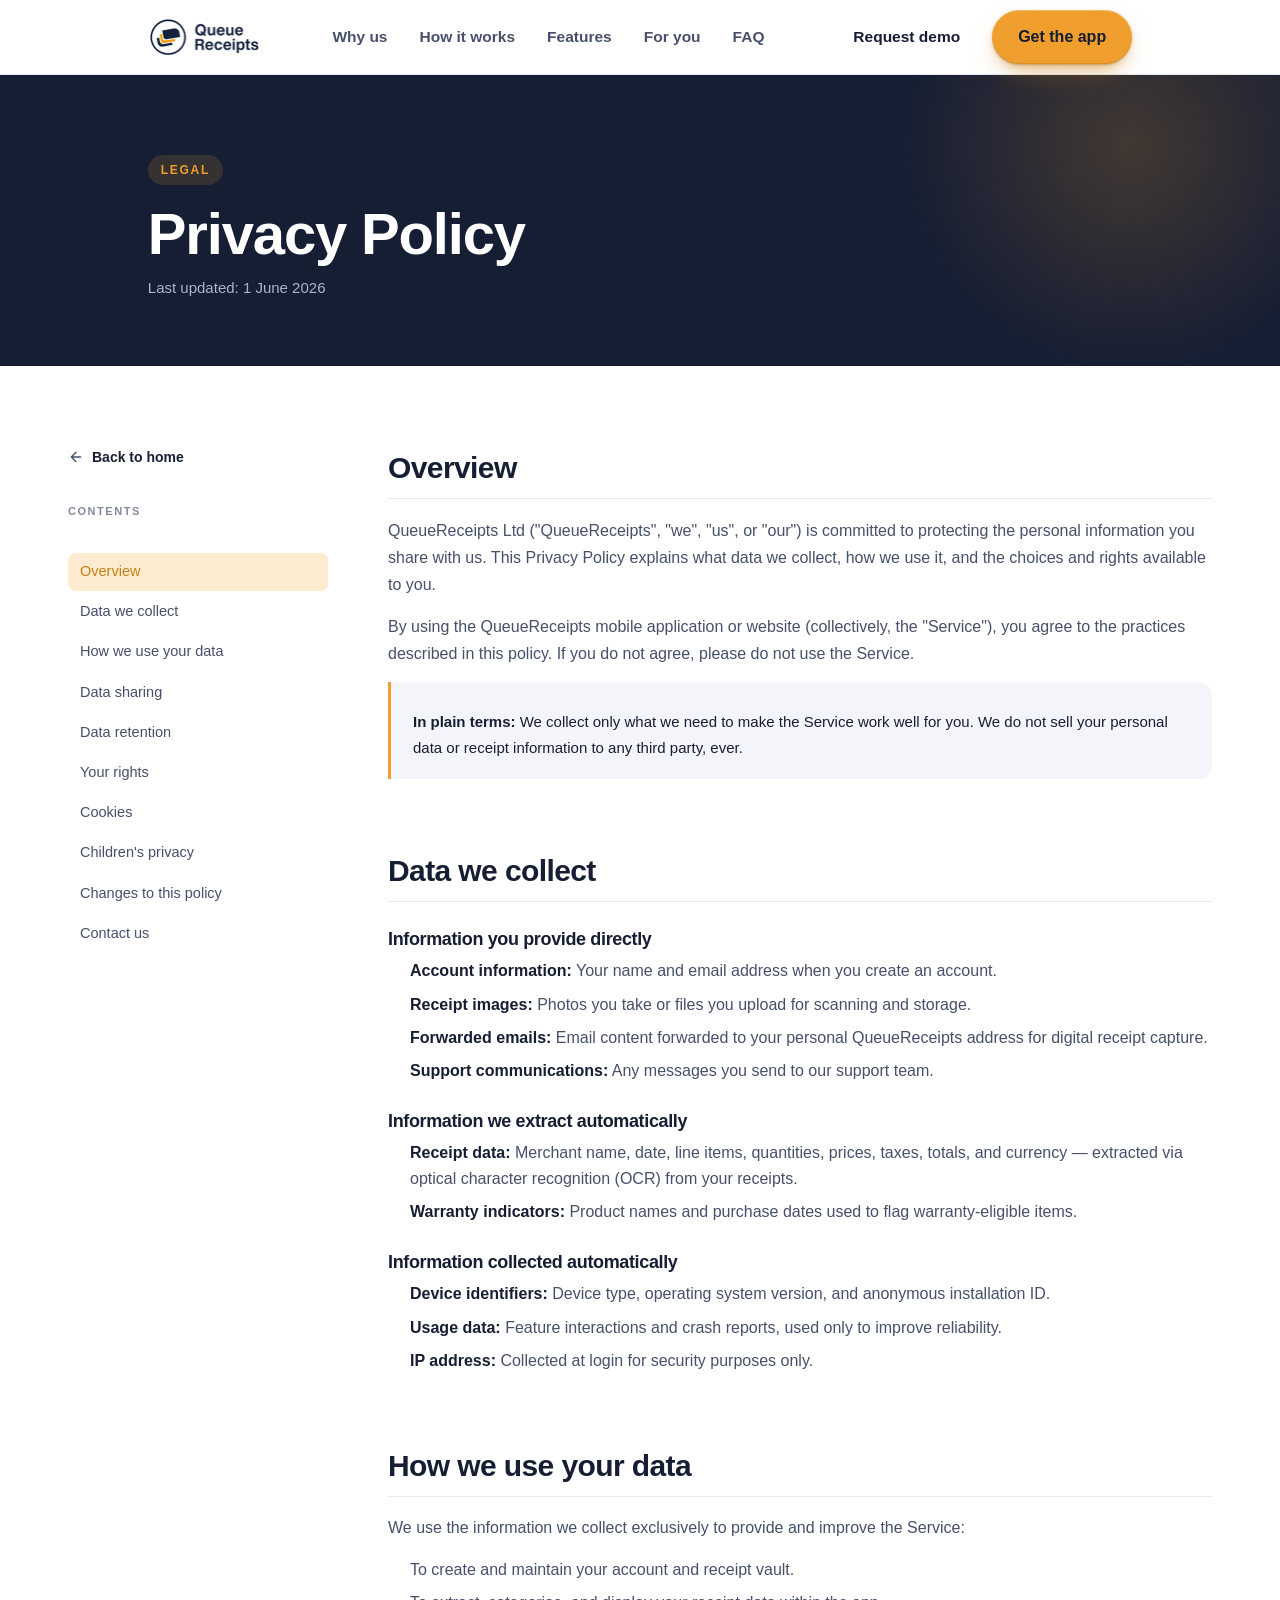
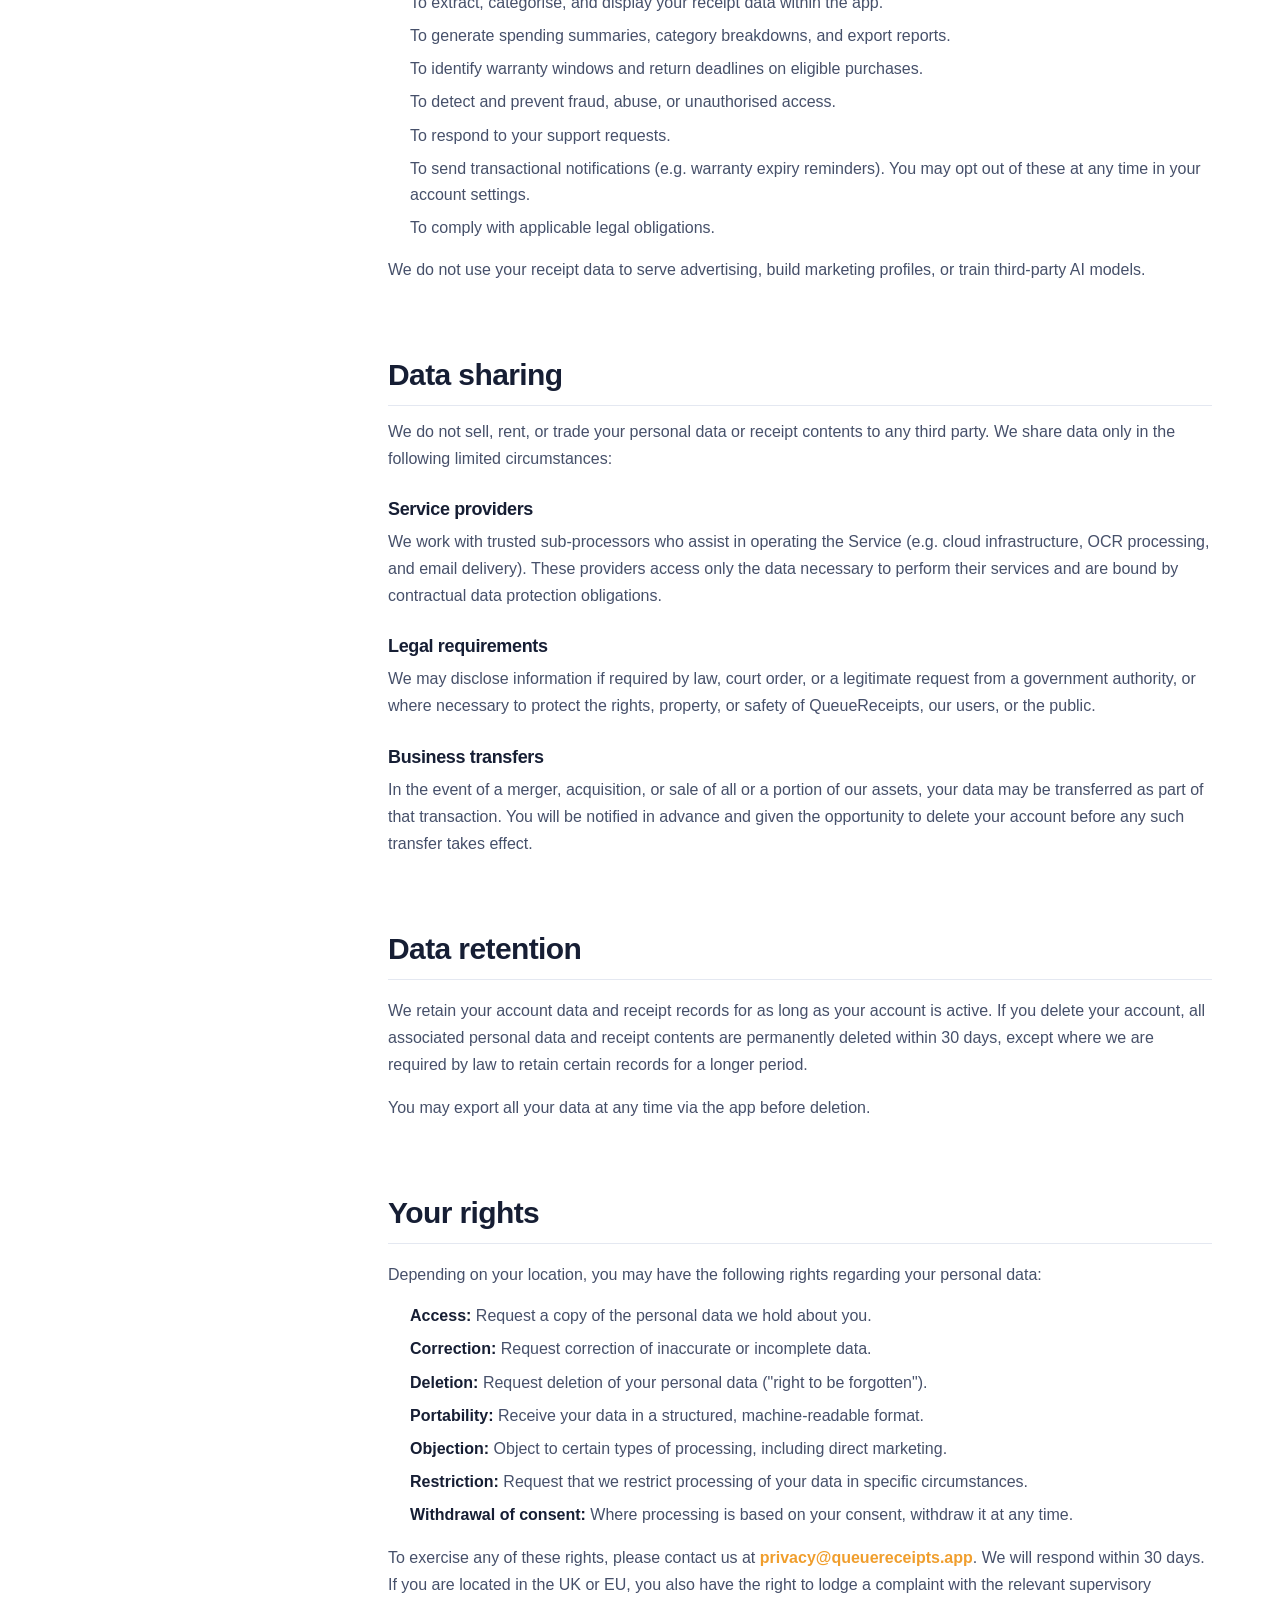
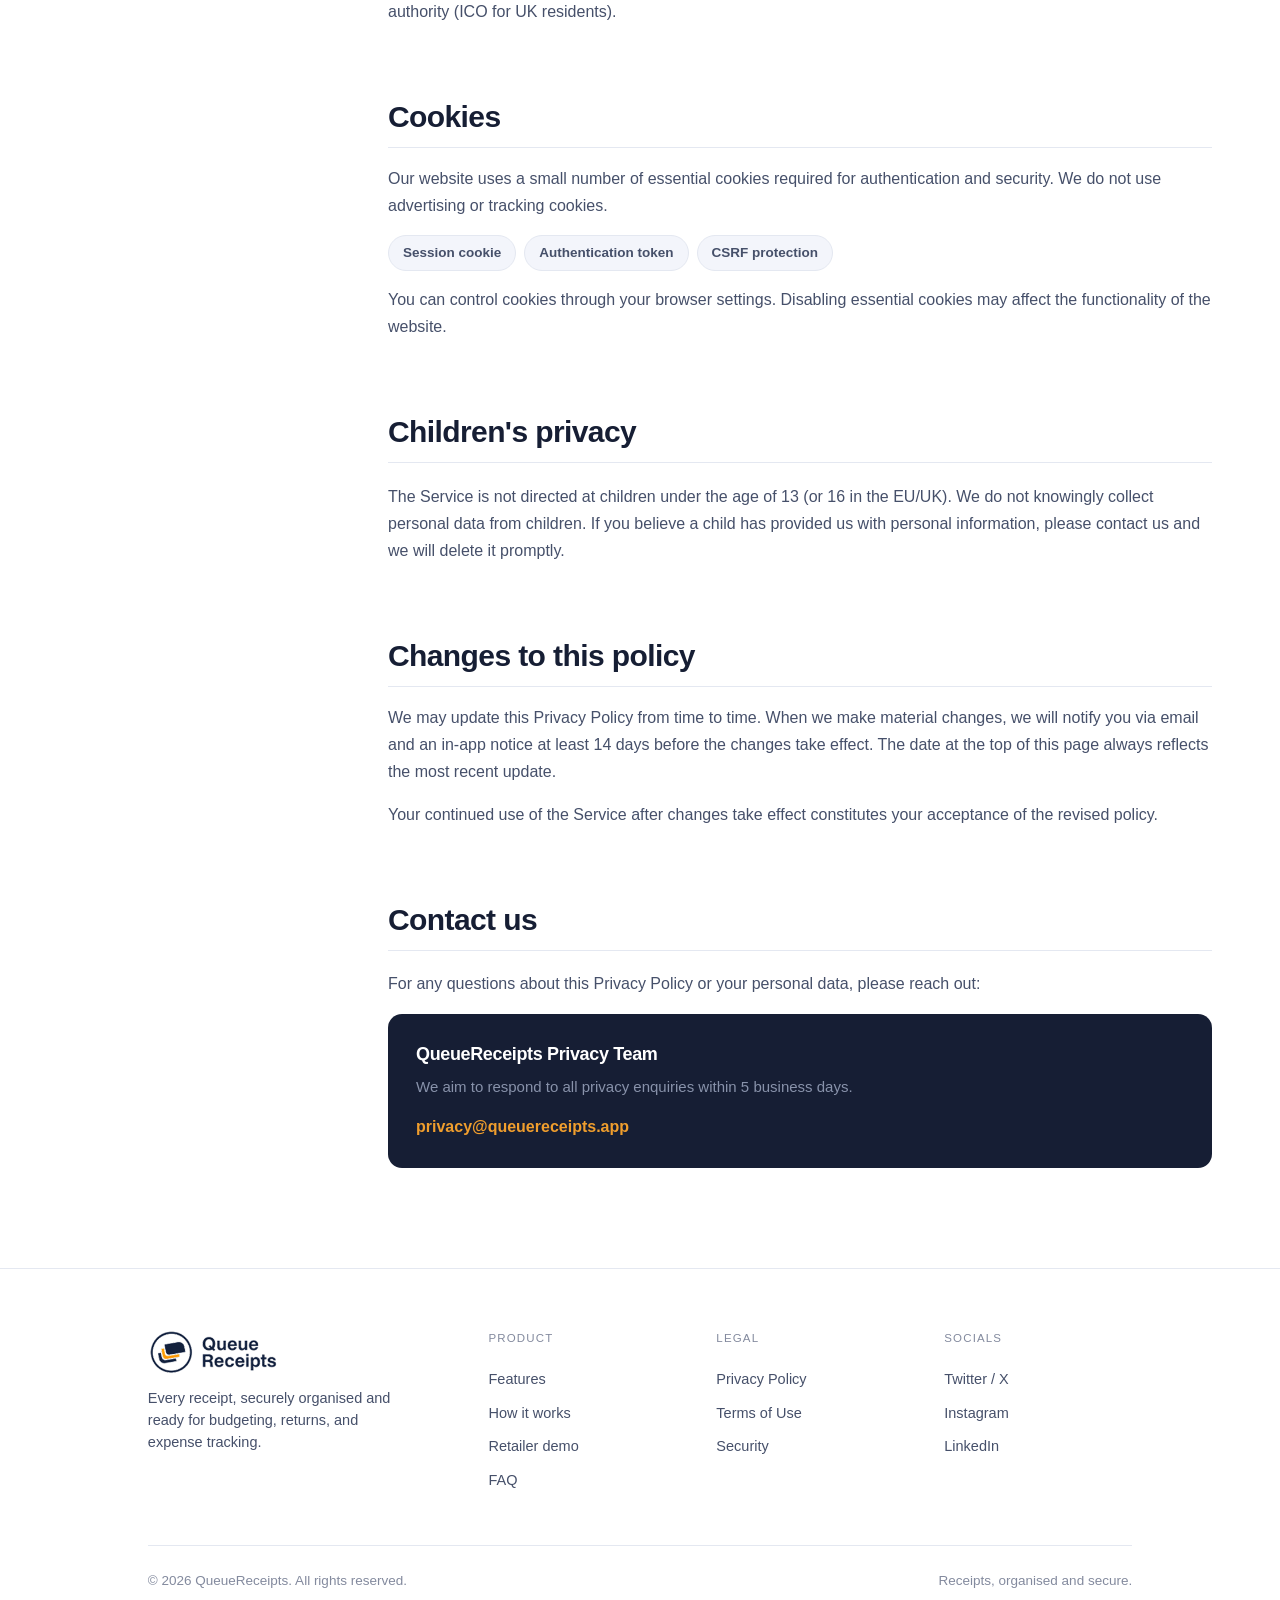
==== commit 9417b3c1: "updated" ====
--- a/privacy-policy.html
+++ b/privacy-policy.html
@@ -58,7 +58,12 @@
 <div class="legal-layout">
   <aside class="legal-sidebar">
     <a href="index.html#footer" class="legal-back">
-      <img src="images/icon-arrow-left.svg" alt="" width="16" height="16">
+      <!-- Inlined rather than <img src>: an SVG loaded as an image resolves
+           currentColor against its own document, not this page, so the hover
+           colour could never reach the stroke. -->
+      <svg class="legal-back-arrow" width="16" height="16" viewBox="0 0 16 16" fill="none" aria-hidden="true">
+        <path d="M12.6666 8.00065H3.33331M3.33331 8.00065L7.99998 12.6673M3.33331 8.00065L7.99998 3.33398" stroke="currentColor" stroke-width="1.33333" stroke-linecap="round" stroke-linejoin="round"/>
+      </svg>
       Back to home
     </a>
     <span class="legal-sidebar-title">CONTENTS</span>
--- a/styles.css
+++ b/styles.css
@@ -4,6 +4,16 @@
   --color-dark-text: #161E34;
   --color-accent: #F09E2D;
   --color-border: #E4E8F1;
+
+  /* Page gutters. The desktop comp centres a 1200px column inside 1512px
+     (156px each side) and a 1144px column for the wider-padded sections
+     (184px each side); the phone comp uses 20px. These interpolate linearly
+     between those two anchors so 641-1511px is a real layout instead of the
+     desktop padding surviving into a viewport that cannot hold it.
+       --gutter:      20px @640  ->  156px @1512
+       --gutter-wide: 20px @640  ->  184px @1512 */
+  --gutter: clamp(20px, calc(15.6vw - 79.84px), 156px);
+  --gutter-wide: clamp(20px, calc(18.81vw - 100.38px), 184px);
 }
 
 * {
@@ -12,15 +22,11 @@
   padding: 0;
 }
 
-html {
-  scroll-behavior: smooth;
-}
-
-@media (prefers-reduced-motion: reduce) {
-  html {
-    scroll-behavior: auto;
-  }
-}
+/* No `html { scroll-behavior: smooth }`: the engine's curve is not tunable and
+   Chrome's peaks at ~4.2x its own average speed, which on this page's longest
+   hop smears half a phone viewport past in a single frame. Anchor clicks are
+   animated in scripts.js instead (which also honours prefers-reduced-motion).
+   The horizontal scrollers further down keep their own scroll-behavior. */
 
 body {
   font-family: 'Switzer', sans-serif;
@@ -29,7 +35,12 @@
 
 section[id],
 footer[id] {
-  scroll-margin-top: 95px;
+  /* --site-header-h is measured live in scripts.js rather than assumed: the
+     sticky header's real height can drift from a hardcoded guess (webfont
+     swap, safe-area insets), and a stale guess here means the section that
+     was just scrolled to lands partly under the header instead of below it.
+     The +20px is breathing room, not part of the header measurement itself. */
+  scroll-margin-top: calc(var(--site-header-h, 95px) + 20px);
 }
 
 a {
@@ -44,7 +55,7 @@
   max-width: 1512px;
   margin: 0 auto;
   height: 75px;
-  padding: 0 156px;
+  padding: 0 var(--gutter);
   background: rgba(255, 255, 255, 0.82);
   backdrop-filter: blur(14px);
   -webkit-backdrop-filter: blur(14px);
@@ -76,18 +87,107 @@
 }
 
 .nav-links {
+  position: relative;
   display: flex;
   flex-direction: row;
   align-items: center;
-  gap: 28px;
+  gap: 4px;
 }
 
 .nav-links a {
+  position: relative;
+  z-index: 1;
+  padding: 8px 14px;
+  border-radius: 999px;
   font-weight: 600;
   font-size: 15.5px;
   line-height: 24px;
   letter-spacing: 0;
   color: var(--color-nav-text);
+  -webkit-tap-highlight-color: transparent;
+  /* Matches the pill's own duration/curve below so text color and the pill
+     arriving under it read as one movement, not two out-of-step ones. */
+  transition:
+    background-color 0.22s cubic-bezier(0.22, 1, 0.36, 1),
+    color 0.22s cubic-bezier(0.22, 1, 0.36, 1);
+}
+
+/* One shared pill glides between links instead of two backgrounds
+   cross-fading, so a section change reads as a single object moving. It is
+   injected by scripts.js -- .has-nav-pill marks that it is in play. */
+.nav-pill {
+  position: absolute;
+  top: 0;
+  left: 0;
+  border-radius: 999px;
+  background-color: #FCEBCF;
+  box-shadow: 0 2px 8px -2px rgba(198, 127, 22, 0.5);
+  opacity: 0;
+  pointer-events: none;
+  /* cubic-bezier(0.22, 1, 0.36, 1) ("expo-out") front-loads less hard than
+     the docking-nav curve this used to share: measured frame-by-frame, the
+     old (0.32, 0.72, 0, 1) curve covered ~95% of the travel by the halfway
+     point and then spent the second half creeping through the last few
+     px -- motion that looks finished well before transitionend actually
+     fires. This curve empties into a much shorter tail, and the shorter
+     duration keeps what tail remains under a couple of frames. */
+  transition:
+    transform 0.22s cubic-bezier(0.22, 1, 0.36, 1),
+    width 0.22s cubic-bezier(0.22, 1, 0.36, 1),
+    height 0.22s cubic-bezier(0.22, 1, 0.36, 1),
+    opacity 0.22s ease;
+}
+
+.nav-pill-visible {
+  opacity: 1;
+}
+
+/* Set while the pill is repositioned without travel (first paint, resize,
+   fade-in at a new spot). */
+.nav-pill-instant {
+  transition: none;
+}
+
+/* Hover feedback is opt-in for real pointers only, so a tap on a touch
+   device never leaves a sticky :hover state behind. */
+@media (hover: hover) and (pointer: fine) {
+  .nav-links a:hover {
+    background-color: #F4F6FA;
+    color: var(--color-dark-text);
+    /* Snap in, ease back out -- the slower exit keeps the row from
+       flickering as the pointer sweeps across several pills. */
+    transition-duration: 0.13s;
+  }
+
+  /* The active pill must not be overridden by hover -- it stays lit for as
+     long as its section is the current one. */
+  .nav-links a.nav-link-active:hover {
+    background-color: #FCEBCF;
+    color: #C67F16;
+  }
+}
+
+.nav-links a.nav-link-active {
+  background-color: #FCEBCF;
+  color: #C67F16;
+}
+
+/* Fallback fill above is only for a pill-less nav; with the pill present it
+   would double up. Must outrank the :hover rule, hence the later position. */
+.nav-links.has-nav-pill a.nav-link-active,
+.nav-links.has-nav-pill a.nav-link-active:hover {
+  background-color: transparent;
+}
+
+.nav-links a:focus-visible {
+  outline: 2px solid var(--color-accent);
+  outline-offset: 2px;
+}
+
+@media (prefers-reduced-motion: reduce) {
+  .nav-pill {
+    transition: opacity 0.15s ease;
+  }
 }
 
 .header-actions {
@@ -97,18 +197,80 @@
   gap: 14px;
 }
 
+/* The two header actions are one primary/secondary pair, so they share a
+   hover vocabulary: identical lift, identical timing. Only the surface each
+   one lifts off differs -- neutral for the secondary, accent for the CTA.
+
+   Neither uses the nav pill's expo-out curve for the lift. Sampled
+   frame-by-frame, that curve puts a third of a 3px rise into the first frame
+   and creeps through the rest: correct for the pill's long lateral slide,
+   but a 3px vertical move under it reads as a teleport rather than a motion.
+   The curve below spreads the same travel over more frames. It stays on the
+   shadow, where a front-loaded bloom with a long tail is exactly right. */
+
 .request-demo {
+  /* Sized so the hover pill lands near the CTA's height instead of reading as
+     an undersized chip beside it. */
+  padding: 11px 18px;
+  border-radius: 999px;
   font-weight: 700;
   font-size: 15.5px;
   line-height: 24px;
   letter-spacing: 0;
   color: var(--color-dark-text);
+  -webkit-tap-highlight-color: transparent;
+  box-shadow: inset 0 0 0 1px transparent;
+  /* Order is load-bearing: the :hover rules below override durations
+     positionally via transition-duration. */
+  transition:
+    transform 0.26s cubic-bezier(0.33, 0.8, 0.35, 1),
+    box-shadow 0.36s cubic-bezier(0.22, 1, 0.36, 1),
+    background-color 0.26s cubic-bezier(0.22, 1, 0.36, 1);
+}
+
+@media (hover: hover) and (pointer: fine) {
+  .request-demo:hover {
+    transform: translateY(-3px);
+    background-color: #F4F6FA;
+    /* The inset ring gives the fill an edge -- without it the pill is an
+       edgeless smudge rather than a surface that rose off the header. */
+    box-shadow:
+      inset 0 0 0 1px var(--color-border),
+      0 1px 1px 0 rgba(22, 30, 52, 0.04),
+      0 6px 16px -6px rgba(22, 30, 52, 0.18);
+    /* Snap in, ease back out, matching the nav row: the slower exit keeps the
+       button the pointer just left settling as its neighbour rises. */
+    transition-duration: 0.19s, 0.32s, 0.2s;
+  }
+}
+
+/* "Request demo" owns #retailer-demo the way each nav link owns its section,
+   so it takes the nav's active pair. The travelling .nav-pill cannot come with
+   it -- that pill is measured inside .nav-links and this button lives in
+   .header-actions -- so the fill is painted locally here instead. */
+.request-demo.nav-link-active,
+.request-demo.nav-link-active:hover {
+  background-color: #FCEBCF;
+  color: #C67F16;
+  box-shadow: inset 0 0 0 1px transparent;
+  transform: none;
+}
+
+.request-demo:active {
+  transform: translateY(0);
+  transition-duration: 0.07s, 0.09s, 0.09s;
+}
+
+.request-demo:focus-visible {
+  outline: 2px solid var(--color-accent);
+  outline-offset: 2px;
 }
 
 .get-app-btn {
   display: inline-flex;
   align-items: center;
   justify-content: center;
+  position: relative;
   padding: 15px 26px;
   border-radius: 999px;
   background: var(--color-accent);
@@ -117,9 +279,116 @@
   line-height: 24.8px;
   letter-spacing: 0;
   color: var(--color-dark-text);
+  -webkit-tap-highlight-color: transparent;
+  /* Three stacked casts, not one: a tight contact shadow that keeps the pill
+     attached to the header, a mid cast for body, and a wide ambient tint. The
+     single spread value this replaces collapsed all three into one hard slab
+     that read as an extruded plastic edge. The top inset is the lit edge that
+     makes it a physical surface. */
   box-shadow:
-    0 10px 24px -8px rgba(208, 131, 26, 0.6),
-    inset 0 -2px 0 0 rgba(130, 85, 10, 0.18);
+    inset 0 1px 0 0 rgba(255, 255, 255, 0.3),
+    inset 0 -1px 0 0 rgba(130, 85, 10, 0.2),
+    0 1px 2px 0 rgba(140, 90, 12, 0.35),
+    0 5px 12px -4px rgba(208, 131, 26, 0.5),
+    0 14px 30px -12px rgba(208, 131, 26, 0.55);
+  transition:
+    transform 0.26s cubic-bezier(0.33, 0.8, 0.35, 1),
+    box-shadow 0.36s cubic-bezier(0.22, 1, 0.36, 1);
+}
+
+@media (hover: hover) and (pointer: fine) {
+  .get-app-btn:hover {
+    transform: translateY(-3px);
+    /* Lifting off a surface softens the contact shadow and spreads the ambient
+       one -- moving both in the same direction is what made the old hover
+       state near-invisible next to its rest state. */
+    box-shadow:
+      inset 0 1px 0 0 rgba(255, 255, 255, 0.38),
+      inset 0 -1px 0 0 rgba(130, 85, 10, 0.2),
+      0 1px 2px 0 rgba(140, 90, 12, 0.28),
+      0 8px 18px -4px rgba(208, 131, 26, 0.55),
+      0 22px 42px -14px rgba(208, 131, 26, 0.62);
+    /* Shadow outlasts the lift on purpose: the pill arrives, then the light
+       catches up. Matched durations read as one flat state swap. */
+    transition-duration: 0.19s, 0.32s;
+  }
+}
+
+/* Pressed goes below the resting line, not merely back to it -- undoing the
+   hover lift alone gives a keyboard or touch press, which never lifted, no
+   feedback at all. The top inset flips from highlight to occlusion so the face
+   reads as pushed into the header, and the outer casts collapse to almost
+   nothing because a pressed button has no gap left to cast into.
+
+   Layer count and inset/outset order match the rest and hover lists exactly:
+   box-shadow interpolates per layer, and a list that changes length or flips a
+   layer between inset and outset snaps instead of animating. */
+.get-app-btn:active {
+  transform: translateY(1px);
+  box-shadow:
+    inset 0 2px 4px 0 rgba(130, 85, 10, 0.28),
+    inset 0 -1px 0 0 rgba(130, 85, 10, 0.3),
+    0 1px 1px 0 rgba(140, 90, 12, 0.42),
+    0 2px 5px -2px rgba(208, 131, 26, 0.42),
+    0 5px 12px -8px rgba(208, 131, 26, 0.4);
+  /* A press has to land under the finger, so no easing tail here. Release is
+     deliberately not specified: letting go drops back to the :hover rule and
+     inherits its slower durations, so the button snaps down and eases back up. */
+  transition-duration: 0.07s, 0.09s;
+}
+
+/* "Get the app" owns #final-cta, but it is already the loudest thing in the
+   header -- there is no louder fill to promote it to, and the palette has no
+   second accent to swap in. So being current is marked with the nav's own
+   active ink (#C67F16) drawn as an inner ring: same colour vocabulary as every
+   other active state, without restating the emphasis it already has.
+
+   The ring is the placeholder treatment, not a settled one -- swapping it is a
+   one-property change to the box-shadow below. Whatever replaces it belongs
+   here rather than on the button, because the button's own shadow stack is
+   fully spoken for by the rest/hover/press states: a sixth layer that appears
+   only on .nav-link-active would change the list length and make those three
+   transitions snap instead of interpolate. Riding inside the button, this also
+   inherits the hover lift and the press for free, so the scroll-driven state
+   and the pointer-driven ones compose instead of fighting. */
+.get-app-btn::after {
+  content: '';
+  position: absolute;
+  inset: 0;
+  border-radius: inherit;
+  box-shadow: inset 0 0 0 2px #C67F16;
+  opacity: 0;
+  pointer-events: none;
+  transition: opacity 0.22s cubic-bezier(0.22, 1, 0.36, 1);
+}
+
+.get-app-btn.nav-link-active::after {
+  opacity: 1;
+}
+
+.get-app-btn:focus-visible {
+  outline: 2px solid var(--color-dark-text);
+  outline-offset: 2px;
+}
+
+/* Drop the travel, keep the light: the shadow and fill changes still confirm
+   the hover and the press, they just stop moving anything. */
+@media (prefers-reduced-motion: reduce) {
+  .request-demo,
+  .request-demo:hover,
+  .request-demo:active,
+  .get-app-btn,
+  .get-app-btn:hover,
+  .get-app-btn:active {
+    transform: none;
+    transition:
+      box-shadow 0.2s ease,
+      background-color 0.2s ease;
+  }
+
+  .get-app-btn::after {
+    transition: opacity 0.15s ease;
+  }
 }
 
 /* ---- Section - HERO ---- */
@@ -128,7 +397,7 @@
   width: 100%;
   max-width: 1512px;
   margin: 0 auto;
-  padding: 64px 156px 40px;
+  padding: 64px var(--gutter) 40px;
 }
 
 .hero-grid {
@@ -142,7 +411,7 @@
 .hero-content {
   display: flex;
   flex-direction: column;
-  gap: 22px;
+  gap: 19.8px;
 }
 
 /* Badge */
@@ -182,9 +451,12 @@
 
 .hero-heading {
   font-weight: 800;
-  font-size: 76px;
-  line-height: 77.52px;
-  letter-spacing: -1.52px;
+  /* 42px @640 -> 76px @1512, the two comp anchors. Ratio units below so the
+     leading and tracking follow the size instead of being re-stated per
+     breakpoint (77.52/76 = 1.02, -1.52/76 = -0.02em). */
+  font-size: clamp(42px, calc(3.9vw + 17.04px), 76px);
+  line-height: 1.02;
+  letter-spacing: -0.02em;
   color: var(--color-dark-text);
 }
 
@@ -202,13 +474,14 @@
   height: 31.79px;
   background: #F7D69B;
   border-radius: 6px;
-  transform: rotate(1.2deg);
+  transform: rotate(-1.2deg);
   z-index: -1;
 }
 
 /* Paragraph */
 
 .hero-paragraph {
+  margin-top: 2.2px;
   font-weight: 400;
   font-size: 20px;
   line-height: 31px;
@@ -221,9 +494,79 @@
 .hero-buttons {
   display: flex;
   flex-direction: row;
+  align-items: flex-start;
+  gap: 12px;
+  margin-top: 10.2px;
+}
+
+.store-badge {
+  box-sizing: border-box;
+  display: flex;
+  flex-direction: row;
   align-items: center;
-  gap: 14px;
-  padding-top: 8px;
+  padding: 0.5px 20.5px;
+  gap: 11px;
+  height: 58px;
+  background: #161E34;
+  border: 1px solid #161E34;
+  border-radius: 13px;
+}
+
+.store-badge-apple {
+  width: 165.94px;
+}
+
+.store-badge-google {
+  width: 172.18px;
+}
+
+.store-badge-icon {
+  flex-shrink: 0;
+}
+
+.store-badge-text {
+  display: flex;
+  flex-direction: column;
+}
+
+.store-badge-text-small {
+  font-weight: 500;
+  font-size: 11px;
+  line-height: 12px;
+  letter-spacing: 0.11px;
+  color: #FFFFFF;
+  opacity: 0.82;
+  white-space: nowrap;
+}
+
+.store-badge-text-bold {
+  font-weight: 700;
+  font-size: 17px;
+  line-height: 18px;
+  letter-spacing: -0.17px;
+  color: #FFFFFF;
+  white-space: nowrap;
+}
+
+.store-badge-light {
+  background: #FFFFFF;
+  border-color: #FFFFFF;
+}
+
+.store-badge-light .store-badge-text-small,
+.store-badge-light .store-badge-text-bold {
+  color: #161E34;
+}
+
+.hero-see-more {
+  display: flex;
+  flex-direction: row;
+  align-items: center;
+  gap: 8px;
+  font-weight: 700;
+  font-size: 16px;
+  line-height: 25px;
+  color: var(--color-dark-text);
 }
 
 .btn {
@@ -384,7 +727,7 @@
 
 .problem {
   background: #F3F5FB;
-  padding: 90px 156px;
+  padding: 90px var(--gutter);
 }
 
 .problem-container {
@@ -584,7 +927,7 @@
 .features {
   margin-top: 88.56px;
   background: #161E34;
-  padding: 90px 156px;
+  padding: 90px var(--gutter);
 }
 
 .features-container {
@@ -627,7 +970,9 @@
 
 .features-grid {
   display: grid;
-  grid-template-columns: 456.24px 325.88px 325.88px;
+  /* 1.4:1:1 is the comp's 456.24/325.88/325.88 exactly, as ratios so the
+     tracks shrink with the container instead of forcing it 1144px wide. */
+  grid-template-columns: 1.4fr 1fr 1fr;
   grid-template-rows: repeat(2, 1fr);
   gap: 18px;
   width: 100%;
@@ -808,6 +1153,20 @@
   font-size: 18px;
   line-height: 28px;
   color: var(--color-nav-text);
+}
+
+/* Registered so the mobile edge fade below can be transitioned: an unregistered
+   custom property jumps between values, which would pop the fade in and out. */
+@property --tabs-fade-start {
+  syntax: '<length>';
+  inherits: false;
+  initial-value: 0px;
+}
+
+@property --tabs-fade-end {
+  syntax: '<length>';
+  inherits: false;
+  initial-value: 0px;
 }
 
 .segments-tabs {
@@ -838,6 +1197,22 @@
   line-height: 19px;
   color: var(--color-nav-text);
   cursor: pointer;
+  -webkit-tap-highlight-color: transparent;
+  transition: background-color 0.22s cubic-bezier(0.22, 1, 0.36, 1);
+}
+
+/* Same pattern as .nav-links a: hover is opt-in for real pointers only, so a
+   tap on a touch device never leaves a sticky background behind. */
+@media (hover: hover) and (pointer: fine) {
+  .segment-tab:hover {
+    background-color: #F4F6FA;
+    transition-duration: 0.13s;
+  }
+
+  /* The active tab's accent fill must not be overridden by hover. */
+  .segment-tab-active:hover {
+    background: var(--color-accent);
+  }
 }
 
 .segment-tab-active {
@@ -860,6 +1235,13 @@
   overflow: hidden;
 }
 
+/* The class's own `display: flex` above outranks the UA stylesheet's
+   `[hidden] { display: none }` at equal specificity (author sheet loads
+   later), so a hidden panel would render anyway without this. */
+.segments-card[hidden] {
+  display: none;
+}
+
 .segments-phone-panel {
   box-sizing: border-box;
   display: flex;
@@ -933,7 +1315,9 @@
 
 .retailer-cta {
   box-sizing: border-box;
-  width: 1144px;
+  /* Full-bleed child of body, so it carries its own gutter rather than
+     inheriting one. Resolves to exactly 1144px from 1512px up. */
+  width: calc(100% - 2 * var(--gutter-wide));
   max-width: 1144px;
   margin: 107.96px auto 0;
   padding: 64px 0;
@@ -1090,12 +1474,13 @@
 .faq {
   margin-top: 90px;
   background: #F3F5FB;
-  padding: 110px 184px 90px;
+  padding: 110px var(--gutter-wide) 90px;
 }
 
 .faq-grid {
   display: grid;
-  grid-template-columns: 437.6px 656.4px;
+  /* 2:3 == the comp's 437.6/656.4 within the 1144px column. */
+  grid-template-columns: minmax(0, 2fr) minmax(0, 3fr);
   gap: 50px;
   max-width: 1144px;
   margin: 0 auto;
@@ -1124,6 +1509,7 @@
 }
 
 .faq-email {
+  font-weight: 700;
   color: var(--color-accent);
 }
 
@@ -1147,10 +1533,6 @@
   cursor: pointer;
 }
 
-.faq-item-last {
-  border-bottom: none;
-}
-
 .faq-question {
   font-family: 'Switzer', sans-serif;
   font-weight: 700;
@@ -1178,9 +1560,9 @@
   flex-direction: column;
   align-items: center;
   gap: 17.4px;
-  width: 1144px;
+  width: calc(100% - 2 * var(--gutter-wide));
   max-width: 1144px;
-  margin: 36px auto 0;
+  margin: 36px auto;
   padding: 80px 40px;
   background: linear-gradient(154.78deg, #1C2540 0%, #0E1525 100%);
   box-shadow: 0 40px 90px -40px rgba(22, 30, 52, 0.45);
@@ -1234,12 +1616,16 @@
 .final-cta-btn-wrap {
   position: relative;
   z-index: 1;
+  display: flex;
+  flex-direction: row;
+  gap: 12px;
   padding-top: 14.59px;
 }
 
 .final-cta-microcopy {
   position: relative;
   z-index: 1;
+  margin-top: 2.6px;
   font-weight: 400;
   font-size: 13.5px;
   line-height: 21px;
@@ -1253,7 +1639,7 @@
 .site-footer {
   margin-top: 89.08px;
   border-top: 1px solid var(--color-border);
-  padding: 60px 156px 40px;
+  padding: 60px var(--gutter) 40px;
 }
 
 .legal-layout + .site-footer {
@@ -1271,7 +1657,8 @@
 
 .footer-grid {
   display: grid;
-  grid-template-columns: 356.17px repeat(3, 222.61px);
+  /* 1.6:1:1:1 == the comp's 356.17/222.61 ratio. */
+  grid-template-columns: 1.6fr repeat(3, minmax(0, 1fr));
   gap: 40px;
   width: 100%;
 }
@@ -1313,11 +1700,61 @@
 }
 
 .footer-link {
-  padding: 21.25px 0 6.22px;
+  padding: 5.25px 0 6.22px;
   font-weight: 500;
   font-size: 14.5px;
   line-height: 22px;
   color: var(--color-nav-text);
+  -webkit-tap-highlight-color: transparent;
+  /* line-height stays fixed in px (not em), so the size step below doesn't
+     nudge the row's own vertical rhythm -- only the glyphs grow. */
+  transition:
+    color 0.22s cubic-bezier(0.22, 1, 0.36, 1),
+    font-size 0.22s cubic-bezier(0.22, 1, 0.36, 1);
+}
+
+.footer-col-title + .footer-link {
+  /* Figma puts the heading-to-list gap above the first link only (21.25px vs
+     5.25px). Given here as margin rather than padding so the 16px of it stays
+     outside the link's hit box and its focus ring -- as padding, hovering up
+     beside the heading lit the link and the ring reached the heading. */
+  margin-top: 16px;
+}
+
+/* Hover feedback is opt-in for real pointers only, so a tap never leaves a
+   sticky :hover state behind. */
+@media (hover: hover) and (pointer: fine) {
+  .footer-link:hover {
+    color: var(--color-accent);
+    font-size: 15.5px;
+    /* Snap in, ease back out, matching the nav row: the slower exit stops the
+       column strobing as the pointer crosses four links in a row. */
+    transition-duration: 0.14s, 0.16s;
+  }
+}
+
+.footer-link:focus-visible {
+  color: var(--color-accent);
+  font-size: 15.5px;
+  outline: 2px solid var(--color-accent);
+  outline-offset: 2px;
+  border-radius: 2px;
+}
+
+/* Outside the hover query on purpose: on touch the press is the only feedback
+   there is, so it has to carry the whole confirmation on its own. */
+.footer-link:active {
+  color: var(--color-accent);
+  font-size: 15.5px;
+  transition-duration: 0.07s;
+}
+
+@media (prefers-reduced-motion: reduce) {
+  .footer-link,
+  .footer-link:hover,
+  .footer-link:active {
+    transition: color 0.2s ease;
+  }
 }
 
 .footer-bottom {
@@ -1344,8 +1781,14 @@
   width: 100%;
   max-width: 1512px;
   margin: 0 auto;
-  padding: 80px 156px 70px;
+  padding: 80px var(--gutter) 70px;
   background: #161E34;
+  /* The glow below hangs 100px past the right edge. Without clipping it here
+     (the same way .final-cta clips its own glow) it widens the initial
+     containing block, so on a 390px phone the page lays out 490px wide: the
+     extra 100px is invisible at rest but is real, pannable, empty page as soon
+     as the user pinch-zooms. */
+  overflow: hidden;
 }
 
 .legal-hero-gradient {
@@ -1430,6 +1873,81 @@
   font-size: 14px;
   line-height: 22px;
   color: var(--color-dark-text);
+  -webkit-tap-highlight-color: transparent;
+  transition: color 0.22s cubic-bezier(0.22, 1, 0.36, 1);
+}
+
+/* The arrow keeps its own colour rather than inheriting the link's, so at rest
+   it stays the lighter nav grey under the near-black label. Both ends still
+   land on accent together. */
+.legal-back-arrow {
+  flex-shrink: 0;
+  color: var(--color-nav-text);
+  transition:
+    color 0.22s cubic-bezier(0.22, 1, 0.36, 1),
+    transform 0.24s cubic-bezier(0.33, 0.8, 0.35, 1);
+}
+
+/* Hover feedback is opt-in for real pointers only, so a tap never leaves a
+   sticky :hover state behind. */
+@media (hover: hover) and (pointer: fine) {
+  .legal-back:hover {
+    color: var(--color-accent);
+    /* Snap in, ease back out, matching the nav and footer rows. */
+    transition-duration: 0.14s;
+  }
+
+  /* Only the arrow travels. The label holding still is what turns the move into
+     the gap stretching -- the arrow reading as leading the way back -- instead
+     of the whole lockup sliding off the sidebar's left rail. 3px is enough to
+     register at 16px and small enough that the rail still reads as straight. */
+  .legal-back:hover .legal-back-arrow {
+    color: var(--color-accent);
+    transform: translateX(-3px);
+    transition-duration: 0.14s, 0.18s;
+  }
+}
+
+/* Colour only, no nudge: the link has zero horizontal padding, so an arrow
+   pushed 3px left sits outside the border box and cuts through the ring. */
+.legal-back:focus-visible {
+  color: var(--color-accent);
+  outline: 2px solid var(--color-accent);
+  outline-offset: 2px;
+  border-radius: 2px;
+}
+
+.legal-back:focus-visible .legal-back-arrow {
+  color: var(--color-accent);
+}
+
+/* Outside the hover query on purpose: on touch the press is the only feedback
+   there is, so it has to carry the whole confirmation on its own. */
+.legal-back:active {
+  color: var(--color-accent);
+  transition-duration: 0.07s;
+}
+
+.legal-back:active .legal-back-arrow {
+  color: var(--color-accent);
+  transform: translateX(-3px);
+  transition-duration: 0.07s;
+}
+
+/* Drop the travel, keep the colour: accent alone still confirms both states. */
+@media (prefers-reduced-motion: reduce) {
+  .legal-back,
+  .legal-back:hover,
+  .legal-back:active {
+    transition: color 0.2s ease;
+  }
+
+  .legal-back-arrow,
+  .legal-back:hover .legal-back-arrow,
+  .legal-back:active .legal-back-arrow {
+    transform: none;
+    transition: color 0.2s ease;
+  }
 }
 
 .legal-sidebar-title {
@@ -1793,11 +2311,80 @@
 }
 
 .mobile-nav a {
+  position: relative;
   padding: 16px 24px;
   font-weight: 600;
   font-size: 16px;
   color: var(--color-nav-text);
   border-bottom: 1px solid var(--color-border);
+  -webkit-tap-highlight-color: transparent;
+  transition:
+    background-color 0.26s cubic-bezier(0.32, 0.72, 0, 1),
+    color 0.26s cubic-bezier(0.32, 0.72, 0, 1);
+}
+
+/* A stacked drawer has no room for a travelling pill, so the active row gets
+   an accent rail that expands in place instead. */
+.mobile-nav a::before {
+  content: '';
+  position: absolute;
+  top: 0;
+  bottom: 0;
+  left: 0;
+  width: 3px;
+  background-color: #C67F16;
+  transform: scaleY(0);
+  transition: transform 0.26s cubic-bezier(0.32, 0.72, 0, 1);
+}
+
+.mobile-nav a.nav-link-active::before {
+  transform: scaleY(1);
+}
+
+.mobile-nav a.nav-link-active {
+  background-color: #FCEBCF;
+  color: #C67F16;
+}
+
+/* Touch has no hover, so the press itself carries the feedback. */
+.mobile-nav a:active {
+  background-color: #F4F6FA;
+}
+
+.mobile-nav a.nav-link-active:active {
+  background-color: #FCEBCF;
+}
+
+.mobile-nav a:focus-visible {
+  outline: 2px solid var(--color-accent);
+  outline-offset: -3px;
+}
+
+@keyframes nav-drawer-item-in {
+  from {
+    opacity: 0;
+    transform: translateY(-6px);
+  }
+}
+
+.mobile-nav.mobile-nav-open a {
+  animation: nav-drawer-item-in 0.28s cubic-bezier(0.32, 0.72, 0, 1) both;
+}
+
+.mobile-nav.mobile-nav-open a:nth-child(2) { animation-delay: 0.025s; }
+.mobile-nav.mobile-nav-open a:nth-child(3) { animation-delay: 0.05s; }
+.mobile-nav.mobile-nav-open a:nth-child(4) { animation-delay: 0.075s; }
+.mobile-nav.mobile-nav-open a:nth-child(5) { animation-delay: 0.1s; }
+.mobile-nav.mobile-nav-open a:nth-child(6) { animation-delay: 0.125s; }
+
+@media (prefers-reduced-motion: reduce) {
+  .mobile-nav.mobile-nav-open a {
+    animation: none;
+  }
+
+  .mobile-nav a::before {
+    transition: none;
+  }
 }
 
 .mobile-nav-demo {
@@ -1807,6 +2394,166 @@
 
 /* ---- Mobile breakpoint ---- */
 
+/* ---- Tablet / small laptop -----------------------------------------------
+   The comp only ever specified 1512px and 390px, so everything between 641px
+   and the desktop max-widths used to render at desktop size in a viewport that
+   could not hold it. The gutters above are fluid; these two blocks are for the
+   places where a column count, not a width, is what has to change.
+   Two thresholds because they are two different constraints:
+     1199px - the header row is intrinsically 871px (logo + 5 links + 2 CTAs)
+              plus 56px inner padding plus gutters; below ~1200 the nav and the
+              CTAs touch, so it folds into the existing hamburger instead.
+     1023px - the side-by-side sections stop holding their content: the hero's
+              phone frame is a fixed 300px and its column falls under that.
+   -------------------------------------------------------------------------- */
+
+@media (max-width: 1199px) {
+
+  .nav-links {
+    display: none;
+  }
+
+  .menu-toggle {
+    display: flex;
+  }
+}
+
+/* The comp's fixed .features-grid height only holds while the tracks are at
+   their 1512px size; any narrower and the card copy wraps taller than the box,
+   spilling the bottom row into the section padding. Released as soon as the
+   tracks start shrinking, i.e. below the 1512px max-width. */
+@media (max-width: 1511px) {
+
+  .features-grid {
+    height: auto;
+  }
+}
+
+/* The hero's own threshold, higher than the one below: its right column holds
+   a fixed 300px phone frame plus the floating cards, which are positioned in
+   percentages of that column and overlap the phone by design. Under roughly
+   500px of column the cards stop clearing the phone screen and land on top of
+   the receipt. 1280px is the narrowest viewport that still leaves 500px after
+   the gutters, so below it the hero stacks and the graphic keeps its desktop
+   width -- and therefore its card geometry -- centred. */
+@media (min-width: 641px) and (max-width: 1279px) {
+
+  .hero-grid {
+    grid-template-columns: 1fr;
+    gap: 44px;
+  }
+
+  .hero-graphic {
+    max-width: 575px;
+    margin: 0 auto;
+  }
+}
+
+@media (min-width: 641px) and (max-width: 1023px) {
+
+  /* Problem / how it works */
+
+  /* Two up, with the odd third keeping the same width rather than growing to
+     fill its row -- .hiw-step's image is width:100% and stretches if it does. */
+  .problem-cards,
+  .hiw-steps {
+    flex-wrap: wrap;
+  }
+
+  .problem-card {
+    flex: 0 1 calc(50% - 10px);
+  }
+
+  .hiw-step {
+    flex: 0 1 calc(50% - 12px);
+  }
+
+  /* Features: the tall money card goes full width, the rest become 2x2. */
+
+  /* height: auto because the narrower tracks wrap the card copy onto more
+     lines; the desktop rule's fixed height only holds at desktop widths. */
+  .features-grid {
+    grid-template-columns: repeat(2, minmax(0, 1fr));
+    grid-template-rows: none;
+    height: auto;
+  }
+
+  .feature-card-money {
+    grid-column: 1 / -1;
+    grid-row: 1;
+  }
+
+  .feature-card-2 {
+    grid-column: 1;
+    grid-row: 2;
+  }
+
+  .feature-card-3 {
+    grid-column: 2;
+    grid-row: 2;
+  }
+
+  .feature-card-4 {
+    grid-column: 1;
+    grid-row: 3;
+  }
+
+  .feature-card-5 {
+    grid-column: 2;
+    grid-row: 3;
+  }
+
+  /* Segments */
+
+  .segments-card {
+    flex-direction: column;
+  }
+
+  .segments-phone-panel {
+    width: 100%;
+    min-height: 0;
+    padding: 32px;
+  }
+
+  .segments-content {
+    padding: 32px;
+  }
+
+  /* Retailer CTA + FAQ */
+
+  .retailer-cta-grid {
+    grid-template-columns: 1fr;
+    gap: 36px;
+  }
+
+  .faq-grid {
+    grid-template-columns: 1fr;
+    gap: 36px;
+  }
+
+  /* Footer: brand across the top, the three link lists under it. */
+
+  .footer-grid {
+    grid-template-columns: repeat(3, minmax(0, 1fr));
+    gap: 36px 24px;
+  }
+
+  .footer-brand {
+    grid-column: 1 / -1;
+  }
+
+  /* Legal pages: the sidebar stays sticky (the docked-bar behaviour is a
+     phone-only mode), it just stops eating the content column. */
+
+  .legal-layout {
+    gap: 40px;
+  }
+
+  .legal-sidebar {
+    width: 220px;
+  }
+}
+
 @media (max-width: 640px) {
 
   html {
@@ -1841,7 +2588,7 @@
 
   section[id],
   footer[id] {
-    scroll-margin-top: 68px;
+    scroll-margin-top: calc(var(--site-header-h, 72px) + 20px);
   }
 
   /* Hero */
@@ -1874,6 +2621,17 @@
   }
 
   .btn {
+    width: 100%;
+  }
+
+  .store-badge {
+    width: 100%;
+    justify-content: center;
+  }
+
+  .final-cta-btn-wrap {
+    flex-direction: column;
+    align-items: stretch;
     width: 100%;
   }
 
@@ -2040,14 +2798,60 @@
     line-height: 25px;
   }
 
+  /* The row overflows here (3 tabs, ~350px of space) and the scrollbar is
+     hidden, so the only thing telling a reader that "Retailers" exists is the
+     soft edge. The cue is a mask rather than an overlay because an absolutely
+     positioned overlay inside a scroll container scrolls away with the
+     content; a mask stays pinned to the visible edge. scripts.js sizes the two
+     fades from the scroll position so neither one ever hints at content that
+     isn't there. */
   .segments-tabs {
     max-width: 100%;
     overflow-x: auto;
+    overscroll-behavior-x: contain;
+    -webkit-overflow-scrolling: touch;
+    scroll-behavior: smooth;
     scrollbar-width: none;
+    -webkit-mask-image: linear-gradient(
+      to right,
+      transparent 0,
+      #000 var(--tabs-fade-start, 0px),
+      #000 calc(100% - var(--tabs-fade-end, 0px)),
+      transparent 100%
+    );
+    mask-image: linear-gradient(
+      to right,
+      transparent 0,
+      #000 var(--tabs-fade-start, 0px),
+      #000 calc(100% - var(--tabs-fade-end, 0px)),
+      transparent 100%
+    );
+    /* The mask is clipped to the border box, which would drop the pill's outer
+       shadow; no-clip keeps it painting. */
+    -webkit-mask-clip: no-clip;
+    mask-clip: no-clip;
+    transition:
+      --tabs-fade-start 0.18s ease,
+      --tabs-fade-end 0.18s ease;
+  }
+
+  .segments-tabs-fade-start {
+    --tabs-fade-start: 36px;
+  }
+
+  .segments-tabs-fade-end {
+    --tabs-fade-end: 36px;
   }
 
   .segments-tabs::-webkit-scrollbar {
     display: none;
+  }
+
+  @media (prefers-reduced-motion: reduce) {
+    .segments-tabs {
+      scroll-behavior: auto;
+      transition: none;
+    }
   }
 
   .segment-tab {
@@ -2161,7 +2965,9 @@
 
   .footer-grid {
     grid-template-columns: 1fr 1fr;
-    gap: 28px 20px;
+    /* Comp: two 124px columns with the right one at left:150px, and a second
+       row at top:244.37px under a 218.3px first row -- 26px both ways. */
+    gap: 26px;
   }
 
   .footer-desc {
@@ -2218,7 +3024,10 @@
     scroll-behavior: smooth;
     -webkit-overflow-scrolling: touch;
     scrollbar-width: none;
-    will-change: transform;
+    /* No will-change here: the bar is already composited as a scroll container,
+       so it bought no extra layer, and permanently promoting a position:fixed
+       element leaves it rasterised at the pre-pinch scale for the length of a
+       zoom gesture. */
     transition:
       border-color 0.24s ease,
       box-shadow 0.3s ease,
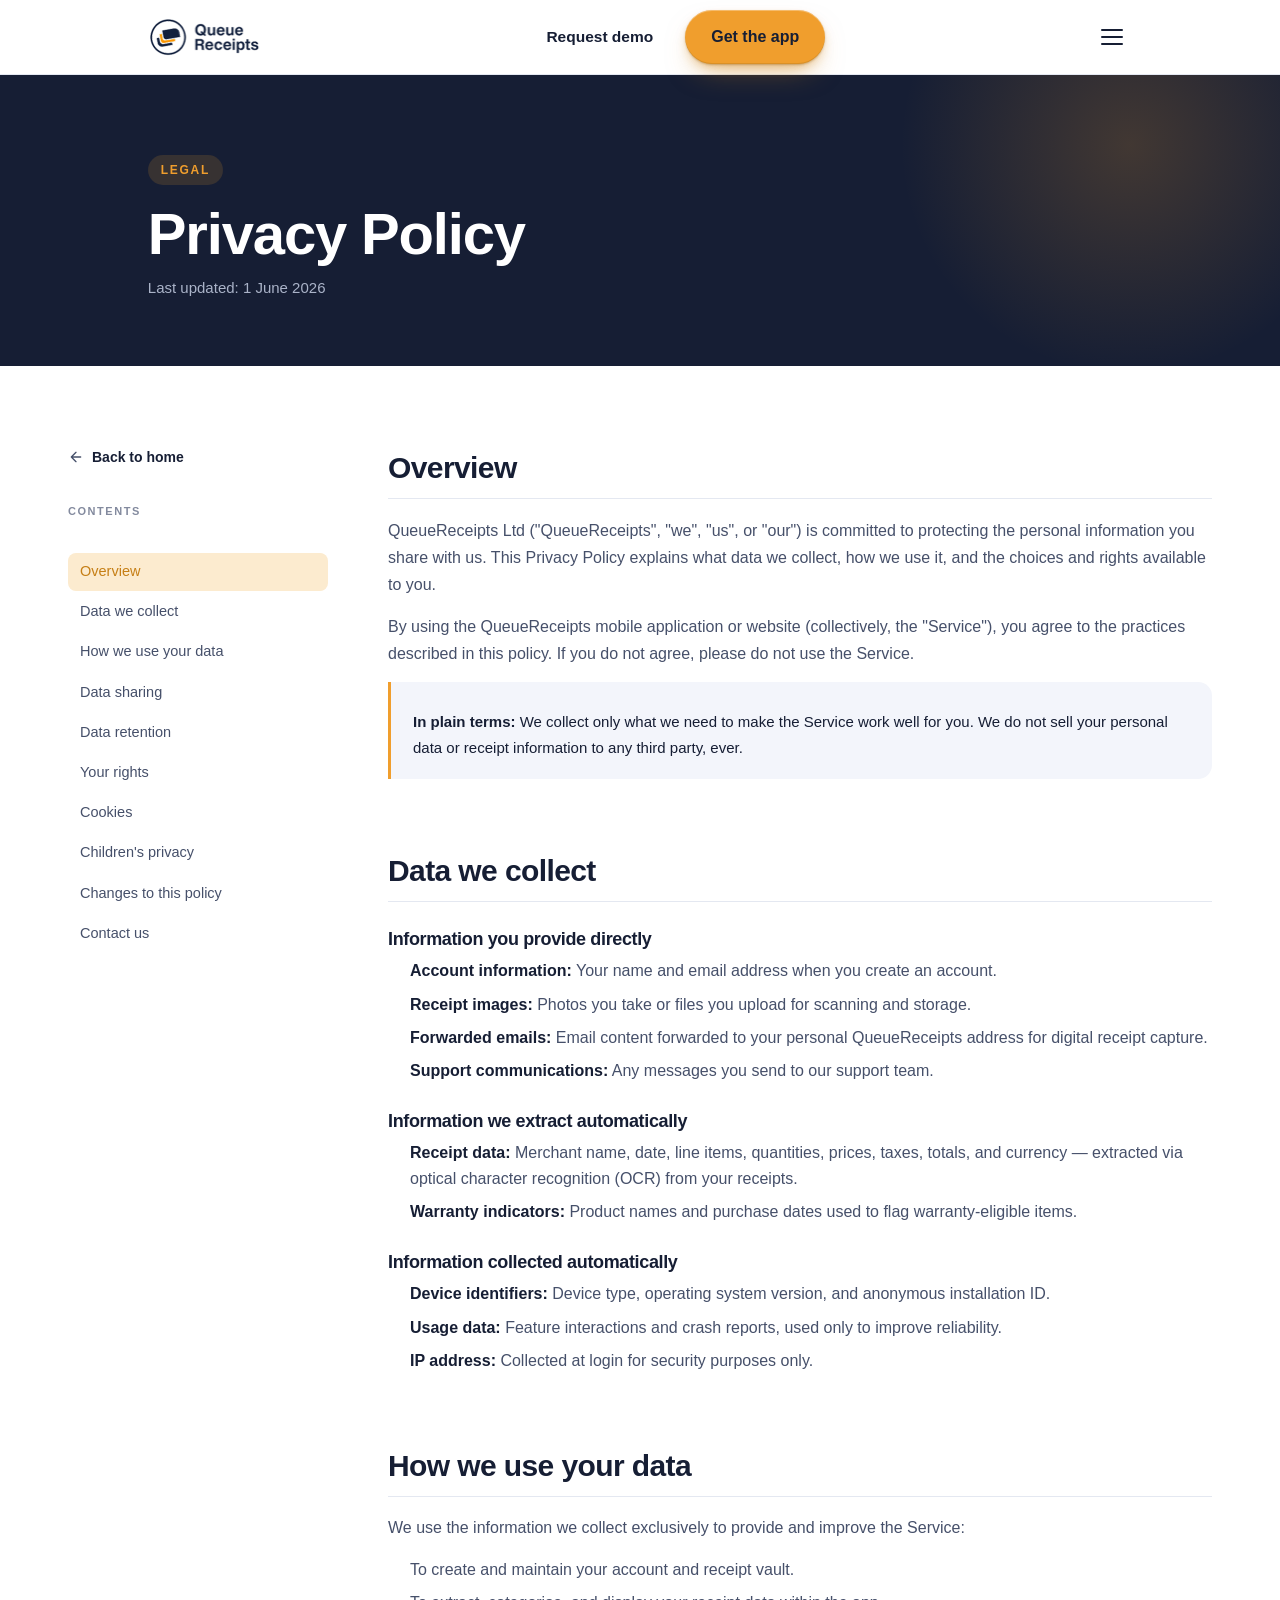
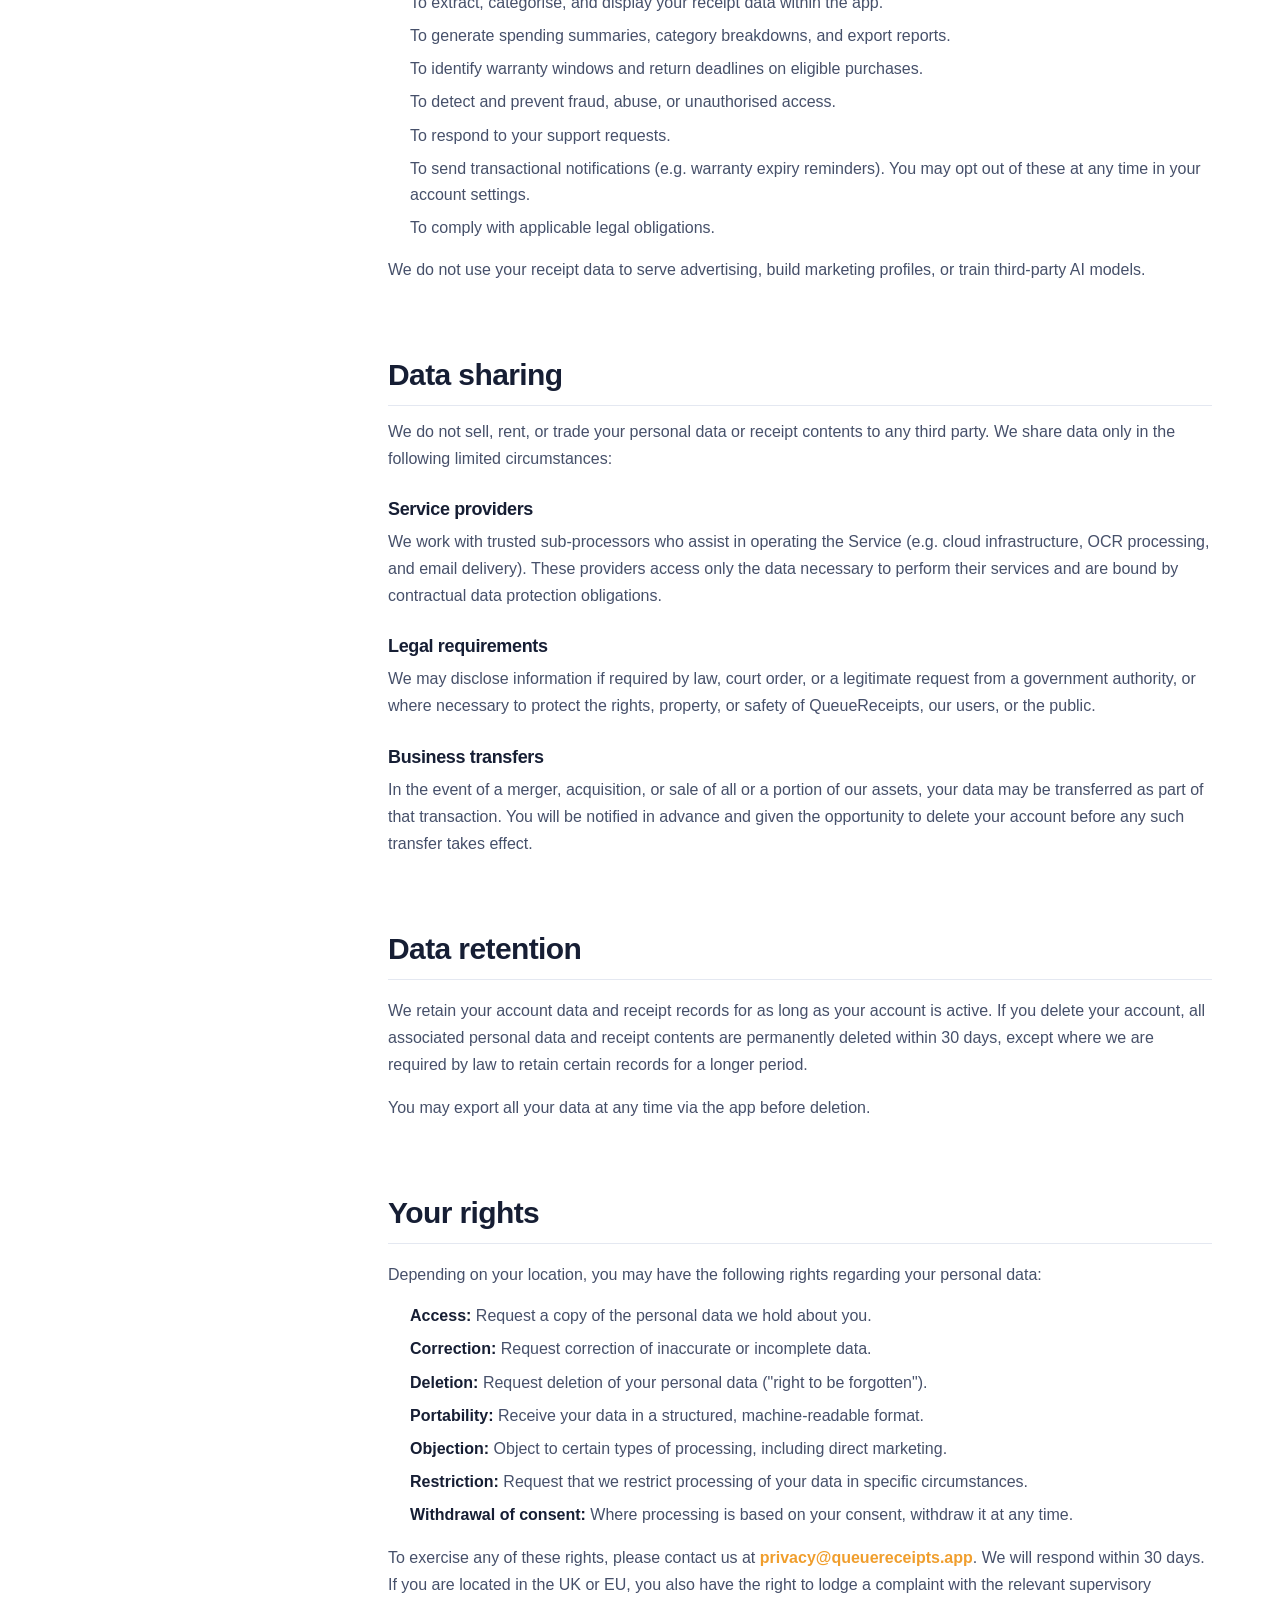
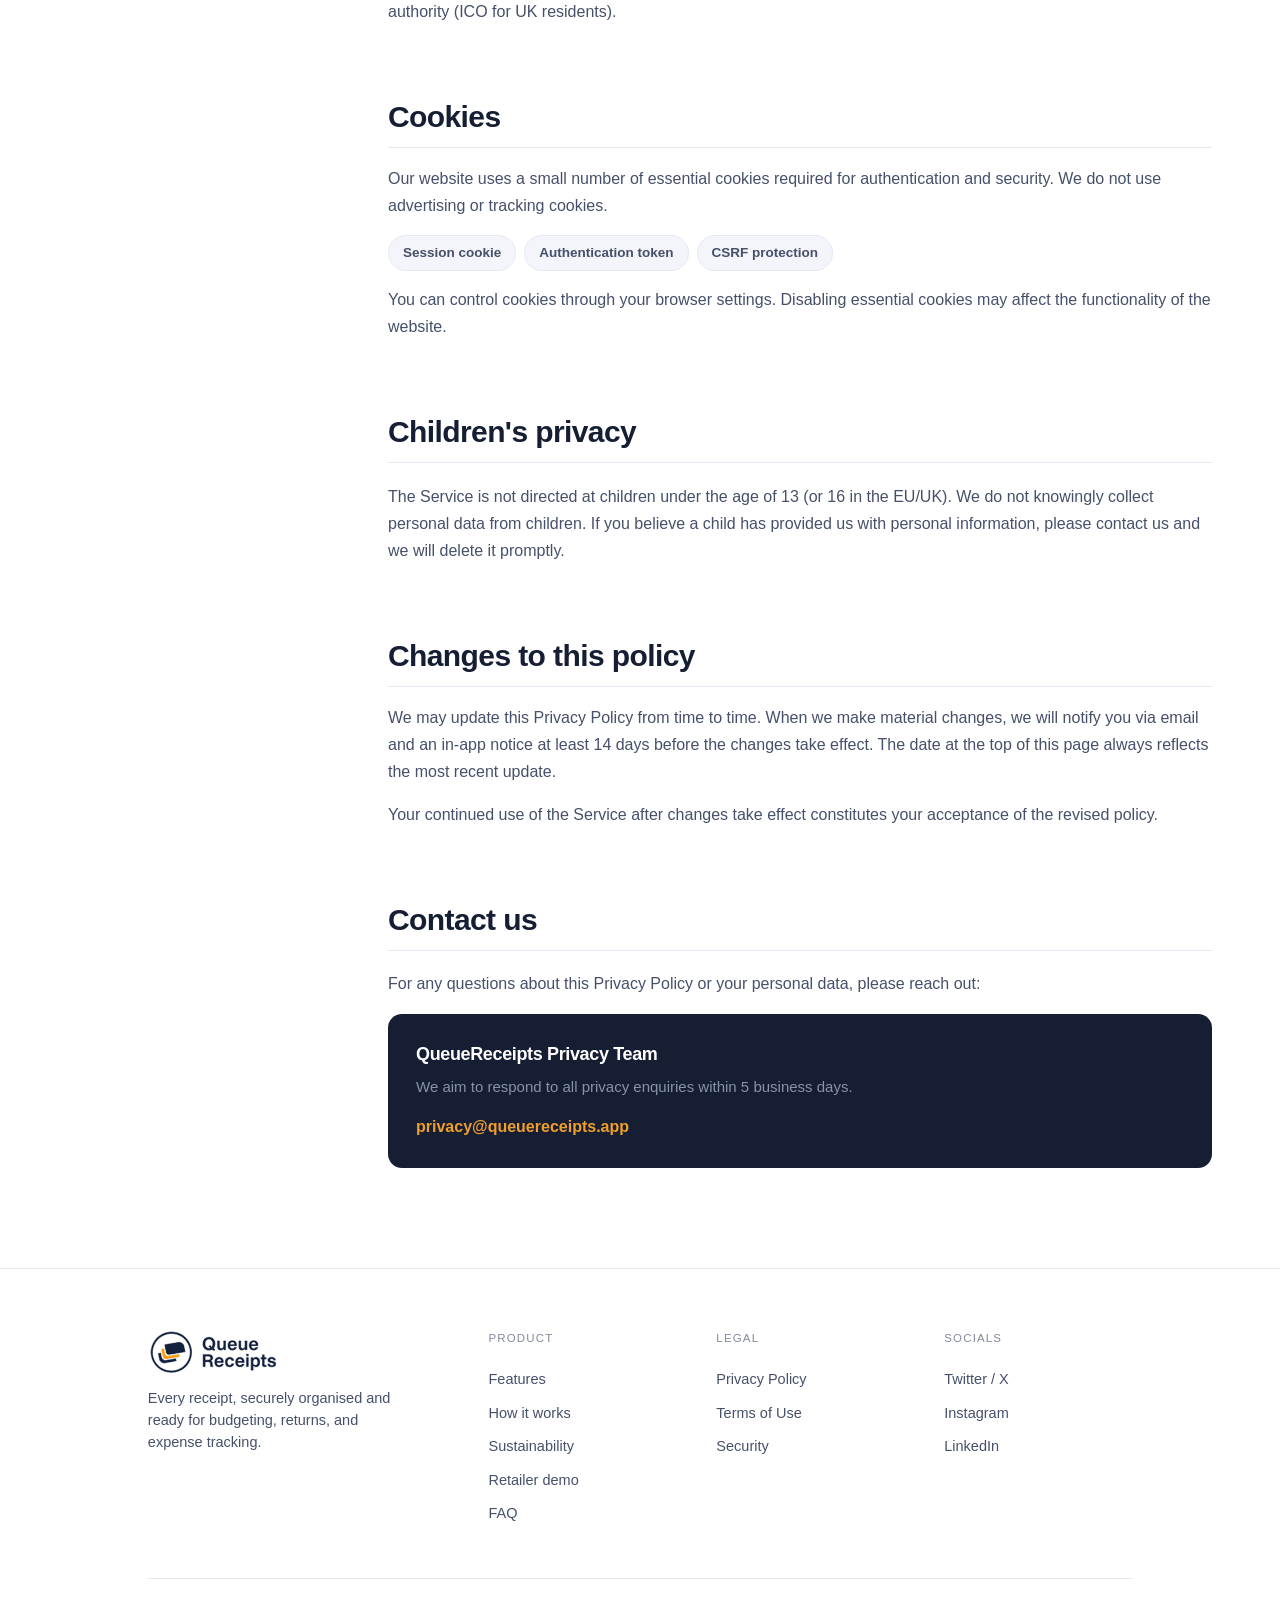
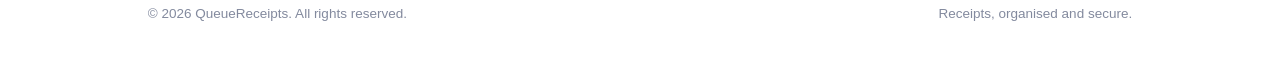
==== commit 21290c97: "Add Sustainability section and enhance mobile navigation - Introduced a new Sustainability section i" ====
--- a/privacy-policy.html
+++ b/privacy-policy.html
@@ -4,9 +4,14 @@
 <meta charset="UTF-8">
 <meta name="viewport" content="width=device-width, initial-scale=1.0">
 <title>Privacy Policy — QueueReceipts</title>
+<link rel="icon" type="image/svg+xml" href="images/Frame 34083.svg">
 <link rel="preconnect" href="https://api.fontshare.com">
 <link rel="stylesheet" href="https://api.fontshare.com/v2/css?f[]=switzer@400,500,600,700,800&display=swap">
-<link rel="stylesheet" href="styles.css">
+<link rel="stylesheet" href="css/base.css">
+<link rel="stylesheet" href="css/header.css">
+<link rel="stylesheet" href="css/sections.css">
+<link rel="stylesheet" href="css/footer.css">
+<link rel="stylesheet" href="css/legal.css">
 </head>
 <body>
 
@@ -21,6 +26,7 @@
       <a href="index.html#how-it-works">How it works</a>
       <a href="index.html#features">Features</a>
       <a href="index.html#for-you">For you</a>
+      <a href="index.html#sustainability">Sustainability</a>
       <a href="index.html#faq">FAQ</a>
     </nav>
 
@@ -41,6 +47,7 @@
     <a href="index.html#how-it-works">How it works</a>
     <a href="index.html#features">Features</a>
     <a href="index.html#for-you">For you</a>
+    <a href="index.html#sustainability">Sustainability</a>
     <a href="index.html#faq">FAQ</a>
     <a href="index.html#retailer-demo" class="mobile-nav-demo">Request demo</a>
   </nav>
@@ -216,6 +223,7 @@
         <h5 class="footer-col-title">PRODUCT</h5>
         <a href="index.html#features" class="footer-link">Features</a>
         <a href="index.html#how-it-works" class="footer-link">How it works</a>
+        <a href="index.html#sustainability" class="footer-link">Sustainability</a>
         <a href="index.html#retailer-demo" class="footer-link">Retailer demo</a>
         <a href="index.html#faq" class="footer-link">FAQ</a>
       </div>
--- a/css/base.css
+++ b/css/base.css
@@ -0,0 +1,61 @@
+/* ---- Design tokens (from Figma) ---- */
+:root {
+  --color-nav-text: #46506A;
+  --color-dark-text: #161E34;
+  --color-accent: #F09E2D;
+  --color-border: #E4E8F1;
+
+  /* Page gutters. The desktop comp centres a 1200px column inside 1512px
+     (156px each side) and a 1144px column for the wider-padded sections
+     (184px each side); the phone comp uses 20px. These interpolate linearly
+     between those two anchors so 641-1511px is a real layout instead of the
+     desktop padding surviving into a viewport that cannot hold it.
+       --gutter:      20px @640  ->  156px @1512
+       --gutter-wide: 20px @640  ->  184px @1512 */
+  --gutter: clamp(20px, calc(15.6vw - 79.84px), 156px);
+  --gutter-wide: clamp(20px, calc(18.81vw - 100.38px), 184px);
+}
+
+* {
+  box-sizing: border-box;
+  margin: 0;
+  padding: 0;
+}
+
+/* No `html { scroll-behavior: smooth }`: the engine's curve is not tunable and
+   Chrome's peaks at ~4.2x its own average speed, which on this page's longest
+   hop smears half a phone viewport past in a single frame. Anchor clicks are
+   animated in scripts.js instead (which also honours prefers-reduced-motion).
+   The horizontal scrollers further down keep their own scroll-behavior. */
+body {
+  font-family: 'Switzer', sans-serif;
+  color: var(--color-dark-text);
+}
+
+section[id],
+footer[id] {
+  /* --site-header-h is measured live in scripts.js rather than assumed: the
+     sticky header's real height can drift from a hardcoded guess (webfont
+     swap, safe-area insets), and a stale guess here means the section that
+     was just scrolled to lands partly under the header instead of below it.
+     The +20px is breathing room, not part of the header measurement itself. */
+  scroll-margin-top: calc(var(--site-header-h, 95px) + 20px);
+}
+
+a {
+  text-decoration: none;
+  color: inherit;
+}
+
+@media (max-width: 640px) {
+  html {
+      overflow-x: hidden;
+    }
+
+  section[id],
+    footer[id] {
+      scroll-margin-top: calc(var(--site-header-h, 72px) + 20px);
+    }
+
+}
+
--- a/css/header.css
+++ b/css/header.css
@@ -0,0 +1,699 @@
+/* ---- Header - NAV ---- */
+.header-nav {
+  width: 100%;
+  max-width: 1512px;
+  margin: 0 auto;
+  height: 75px;
+  padding: 0 var(--gutter);
+  background: rgba(255, 255, 255, 0.82);
+  backdrop-filter: blur(14px);
+  -webkit-backdrop-filter: blur(14px);
+  border-bottom: 1px solid var(--color-border);
+  display: flex;
+  flex-wrap: wrap;
+  align-items: center;
+  position: sticky;
+  top: 0;
+  z-index: 100;
+}
+
+.header-container {
+  display: flex;
+  flex-direction: row;
+  align-items: center;
+  justify-content: space-between;
+  width: 100%;
+  max-width: 1200px;
+  height: 74px;
+  padding: 0 28px;
+  margin: 0 auto;
+}
+
+.logo img {
+  display: block;
+  width: 113.66px;
+  height: 40px;
+}
+
+.nav-links {
+  position: relative;
+  display: flex;
+  flex-direction: row;
+  align-items: center;
+  gap: 4px;
+}
+
+.nav-links a {
+  position: relative;
+  z-index: 1;
+  padding: 8px 14px;
+  border-radius: 999px;
+  font-weight: 600;
+  font-size: 15.5px;
+  line-height: 24px;
+  letter-spacing: 0;
+  color: var(--color-nav-text);
+  -webkit-tap-highlight-color: transparent;
+  /* Matches the pill's own duration/curve below so text color and the pill
+     arriving under it read as one movement, not two out-of-step ones. */
+  transition:
+    background-color 0.22s cubic-bezier(0.22, 1, 0.36, 1),
+    color 0.22s cubic-bezier(0.22, 1, 0.36, 1);
+}
+
+/* One shared pill glides between links instead of two backgrounds
+   cross-fading, so a section change reads as a single object moving. It is
+   injected by scripts.js -- .has-nav-pill marks that it is in play. */
+.nav-pill {
+  position: absolute;
+  top: 0;
+  left: 0;
+  border-radius: 999px;
+  background-color: #FCEBCF;
+  box-shadow: 0 2px 8px -2px rgba(198, 127, 22, 0.5);
+  opacity: 0;
+  pointer-events: none;
+  /* cubic-bezier(0.22, 1, 0.36, 1) ("expo-out") front-loads less hard than
+     the docking-nav curve this used to share: measured frame-by-frame, the
+     old (0.32, 0.72, 0, 1) curve covered ~95% of the travel by the halfway
+     point and then spent the second half creeping through the last few
+     px -- motion that looks finished well before transitionend actually
+     fires. This curve empties into a much shorter tail, and the shorter
+     duration keeps what tail remains under a couple of frames. */
+  transition:
+    transform 0.22s cubic-bezier(0.22, 1, 0.36, 1),
+    width 0.22s cubic-bezier(0.22, 1, 0.36, 1),
+    height 0.22s cubic-bezier(0.22, 1, 0.36, 1),
+    opacity 0.22s ease;
+}
+
+.nav-pill-visible {
+  opacity: 1;
+}
+
+/* Set while the pill is repositioned without travel (first paint, resize,
+   fade-in at a new spot). */
+.nav-pill-instant {
+  transition: none;
+}
+
+/* Hover feedback is opt-in for real pointers only, so a tap on a touch
+   device never leaves a sticky :hover state behind. */
+@media (hover: hover) and (pointer: fine) {
+  .nav-links a:hover {
+      background-color: #F4F6FA;
+      color: var(--color-dark-text);
+      /* Snap in, ease back out -- the slower exit keeps the row from
+         flickering as the pointer sweeps across several pills. */
+      transition-duration: 0.13s;
+    }
+
+  /* The active pill must not be overridden by hover -- it stays lit for as
+       long as its section is the current one. */
+  .nav-links a.nav-link-active:hover {
+      background-color: #FCEBCF;
+      color: #C67F16;
+    }
+
+}
+
+.nav-links a.nav-link-active {
+  background-color: #FCEBCF;
+  color: #C67F16;
+}
+
+/* Fallback fill above is only for a pill-less nav; with the pill present it
+   would double up. Must outrank the :hover rule, hence the later position. */
+.nav-links.has-nav-pill a.nav-link-active,
+.nav-links.has-nav-pill a.nav-link-active:hover {
+  background-color: transparent;
+}
+
+.nav-links a:focus-visible {
+  outline: 2px solid var(--color-accent);
+  outline-offset: 2px;
+}
+
+@media (prefers-reduced-motion: reduce) {
+  .nav-pill {
+      transition: opacity 0.15s ease;
+    }
+
+}
+
+.header-actions {
+  display: flex;
+  flex-direction: row;
+  align-items: center;
+  gap: 14px;
+}
+
+/* The two header actions are one primary/secondary pair, so they share a
+   hover vocabulary: identical lift, identical timing. Only the surface each
+   one lifts off differs -- neutral for the secondary, accent for the CTA.
+
+   Neither uses the nav pill's expo-out curve for the lift. Sampled
+   frame-by-frame, that curve puts a third of a 3px rise into the first frame
+   and creeps through the rest: correct for the pill's long lateral slide,
+   but a 3px vertical move under it reads as a teleport rather than a motion.
+   The curve below spreads the same travel over more frames. It stays on the
+   shadow, where a front-loaded bloom with a long tail is exactly right. */
+.request-demo {
+  /* Sized so the hover pill lands near the CTA's height instead of reading as
+     an undersized chip beside it. */
+  padding: 11px 18px;
+  border-radius: 999px;
+  font-weight: 700;
+  font-size: 15.5px;
+  line-height: 24px;
+  letter-spacing: 0;
+  color: var(--color-dark-text);
+  -webkit-tap-highlight-color: transparent;
+  box-shadow: inset 0 0 0 1px transparent;
+  /* Order is load-bearing: the :hover rules below override durations
+     positionally via transition-duration. */
+  transition:
+    transform 0.26s cubic-bezier(0.33, 0.8, 0.35, 1),
+    box-shadow 0.36s cubic-bezier(0.22, 1, 0.36, 1),
+    background-color 0.26s cubic-bezier(0.22, 1, 0.36, 1);
+}
+
+@media (hover: hover) and (pointer: fine) {
+  .request-demo:hover {
+      transform: translateY(-3px);
+      background-color: #F4F6FA;
+      /* The inset ring gives the fill an edge -- without it the pill is an
+         edgeless smudge rather than a surface that rose off the header. */
+      box-shadow:
+        inset 0 0 0 1px var(--color-border),
+        0 1px 1px 0 rgba(22, 30, 52, 0.04),
+        0 6px 16px -6px rgba(22, 30, 52, 0.18);
+      /* Snap in, ease back out, matching the nav row: the slower exit keeps the
+         button the pointer just left settling as its neighbour rises. */
+      transition-duration: 0.19s, 0.32s, 0.2s;
+    }
+
+}
+
+/* "Request demo" owns #retailer-demo the way each nav link owns its section,
+   so it takes the nav's active pair. The travelling .nav-pill cannot come with
+   it -- that pill is measured inside .nav-links and this button lives in
+   .header-actions -- so the fill is painted locally here instead. */
+.request-demo.nav-link-active,
+.request-demo.nav-link-active:hover {
+  background-color: #FCEBCF;
+  color: #C67F16;
+  box-shadow: inset 0 0 0 1px transparent;
+  transform: none;
+}
+
+.request-demo:active {
+  transform: translateY(0);
+  transition-duration: 0.07s, 0.09s, 0.09s;
+}
+
+.request-demo:focus-visible {
+  outline: 2px solid var(--color-accent);
+  outline-offset: 2px;
+}
+
+.get-app-btn {
+  display: inline-flex;
+  align-items: center;
+  justify-content: center;
+  position: relative;
+  padding: 15px 26px;
+  border-radius: 999px;
+  background: var(--color-accent);
+  font-weight: 700;
+  font-size: 16px;
+  line-height: 24.8px;
+  letter-spacing: 0;
+  color: var(--color-dark-text);
+  -webkit-tap-highlight-color: transparent;
+  /* Three stacked casts, not one: a tight contact shadow that keeps the pill
+     attached to the header, a mid cast for body, and a wide ambient tint. The
+     single spread value this replaces collapsed all three into one hard slab
+     that read as an extruded plastic edge. The top inset is the lit edge that
+     makes it a physical surface. */
+  box-shadow:
+    inset 0 1px 0 0 rgba(255, 255, 255, 0.3),
+    inset 0 -1px 0 0 rgba(130, 85, 10, 0.2),
+    0 1px 2px 0 rgba(140, 90, 12, 0.35),
+    0 5px 12px -4px rgba(208, 131, 26, 0.5),
+    0 14px 30px -12px rgba(208, 131, 26, 0.55);
+  transition:
+    transform 0.26s cubic-bezier(0.33, 0.8, 0.35, 1),
+    box-shadow 0.36s cubic-bezier(0.22, 1, 0.36, 1);
+}
+
+@media (hover: hover) and (pointer: fine) {
+  .get-app-btn:hover {
+      transform: translateY(-3px);
+      /* Lifting off a surface softens the contact shadow and spreads the ambient
+         one -- moving both in the same direction is what made the old hover
+         state near-invisible next to its rest state. */
+      box-shadow:
+        inset 0 1px 0 0 rgba(255, 255, 255, 0.38),
+        inset 0 -1px 0 0 rgba(130, 85, 10, 0.2),
+        0 1px 2px 0 rgba(140, 90, 12, 0.28),
+        0 8px 18px -4px rgba(208, 131, 26, 0.55),
+        0 22px 42px -14px rgba(208, 131, 26, 0.62);
+      /* Shadow outlasts the lift on purpose: the pill arrives, then the light
+         catches up. Matched durations read as one flat state swap. */
+      transition-duration: 0.19s, 0.32s;
+    }
+
+}
+
+/* Pressed goes below the resting line, not merely back to it -- undoing the
+   hover lift alone gives a keyboard or touch press, which never lifted, no
+   feedback at all. The top inset flips from highlight to occlusion so the face
+   reads as pushed into the header, and the outer casts collapse to almost
+   nothing because a pressed button has no gap left to cast into.
+
+   Layer count and inset/outset order match the rest and hover lists exactly:
+   box-shadow interpolates per layer, and a list that changes length or flips a
+   layer between inset and outset snaps instead of animating. */
+.get-app-btn:active {
+  transform: translateY(1px);
+  box-shadow:
+    inset 0 2px 4px 0 rgba(130, 85, 10, 0.28),
+    inset 0 -1px 0 0 rgba(130, 85, 10, 0.3),
+    0 1px 1px 0 rgba(140, 90, 12, 0.42),
+    0 2px 5px -2px rgba(208, 131, 26, 0.42),
+    0 5px 12px -8px rgba(208, 131, 26, 0.4);
+  /* A press has to land under the finger, so no easing tail here. Release is
+     deliberately not specified: letting go drops back to the :hover rule and
+     inherits its slower durations, so the button snaps down and eases back up. */
+  transition-duration: 0.07s, 0.09s;
+}
+
+/* "Get the app" owns #final-cta, but it is already the loudest thing in the
+   header -- there is no louder fill to promote it to, and the palette has no
+   second accent to swap in. So being current is marked with the nav's own
+   active ink (#C67F16) drawn as an inner ring: same colour vocabulary as every
+   other active state, without restating the emphasis it already has.
+
+   The ring is the placeholder treatment, not a settled one -- swapping it is a
+   one-property change to the box-shadow below. Whatever replaces it belongs
+   here rather than on the button, because the button's own shadow stack is
+   fully spoken for by the rest/hover/press states: a sixth layer that appears
+   only on .nav-link-active would change the list length and make those three
+   transitions snap instead of interpolate. Riding inside the button, this also
+   inherits the hover lift and the press for free, so the scroll-driven state
+   and the pointer-driven ones compose instead of fighting. */
+.get-app-btn::after {
+  content: '';
+  position: absolute;
+  inset: 0;
+  border-radius: inherit;
+  box-shadow: inset 0 0 0 2px #C67F16;
+  opacity: 0;
+  pointer-events: none;
+  transition: opacity 0.22s cubic-bezier(0.22, 1, 0.36, 1);
+}
+
+.get-app-btn.nav-link-active::after {
+  opacity: 1;
+}
+
+.get-app-btn:focus-visible {
+  outline: 2px solid var(--color-dark-text);
+  outline-offset: 2px;
+}
+
+/* Drop the travel, keep the light: the shadow and fill changes still confirm
+   the hover and the press, they just stop moving anything. */
+@media (prefers-reduced-motion: reduce) {
+  .request-demo,
+    .request-demo:hover,
+    .request-demo:active,
+    .get-app-btn,
+    .get-app-btn:hover,
+    .get-app-btn:active {
+      transform: none;
+      transition:
+        box-shadow 0.2s ease,
+        background-color 0.2s ease;
+    }
+
+  .get-app-btn::after {
+      transition: opacity 0.15s ease;
+    }
+
+}
+
+/* ---- Mobile nav (hamburger + dropdown) ---- */
+.menu-toggle {
+  display: none;
+  flex-direction: column;
+  justify-content: center;
+  align-items: center;
+  gap: 5px;
+  width: 40px;
+  height: 40px;
+  border: none;
+  background: transparent;
+  cursor: pointer;
+  flex-shrink: 0;
+}
+
+.menu-toggle-bar {
+  display: block;
+  width: 22px;
+  height: 2px;
+  border-radius: 2px;
+  background: var(--color-dark-text);
+  transition: transform 0.2s ease, opacity 0.2s ease;
+}
+
+.menu-toggle-open .menu-toggle-bar:nth-child(1) {
+  transform: translateY(7px) rotate(45deg);
+}
+
+.menu-toggle-open .menu-toggle-bar:nth-child(2) {
+  opacity: 0;
+}
+
+.menu-toggle-open .menu-toggle-bar:nth-child(3) {
+  transform: translateY(-7px) rotate(-45deg);
+}
+
+/* Below 1366px the nav row folds into the hamburger, and this is what it
+   opens: one of the site's own cards (white, hairline border, a raised shadow)
+   dropped just under the header, over a dimmed page that stays where it was.
+   On phones the card spans the content column. From 641px it is a 320px card
+   hanging under the hamburger, and "Request demo" leaves it, because the
+   header bar shows that button itself at those widths.
+
+   It is positioned absolutely, so it is out of the page's flow. As a second
+   row of the sticky header it made the header 325px taller on phones and
+   pushed the whole page down underneath it.
+
+   Motion is worked out from two numbers, each 0 to 1:
+   - --menu-p, the opening. It runs linearly, and each piece eases its own
+     share of it with a cubic ease-out written out by hand, 1 - (1 - x)^3: the
+     card drops and grows out of the hamburger's corner, then the rows follow
+     it one after another.
+   - --menu-o, how much of the menu is showing: the card's opacity, and the
+     scrim's. Closing fades the card and its rows out as one piece, rather
+     than replaying the opening backwards, which emptied the card row by row
+     before the card itself went. --menu-p holds at 1 until the fade is over
+     and then resets, ready for the next open.
+   The card's drop and scale follow whichever of the two is lower, so either
+   can turn around halfway (closing during the cascade, reopening during the
+   fade) without a jump. As in the hero entrance, only the numbers are
+   animated. The card's transform is recomputed from them on every frame
+   rather than animated itself, which keeps everything on the main thread
+   (hero.css explains why that matters).
+
+   --menu-speed scales both directions at once: 1 is as designed, 0.8 is 25%
+   slower, 1.25 is faster. */
+@property --menu-p {
+  syntax: '<number>';
+  inherits: true;
+  initial-value: 0;
+}
+
+@property --menu-o {
+  syntax: '<number>';
+  inherits: true;
+  initial-value: 0;
+}
+
+:root {
+  --menu-speed: 1;
+}
+
+.mobile-nav,
+.nav-scrim {
+  display: none;
+}
+
+@media (max-width: 1365px) {
+  .mobile-nav {
+    --menu-p: 0;
+    --menu-o: 0;
+    /* The card's share of the opening: all of its movement happens in the
+       first 60%. */
+    --menu-x: min(clamp(0, var(--menu-p) / 0.6, 1), var(--menu-o));
+    --menu-e: calc(1 - (1 - var(--menu-x)) * (1 - var(--menu-x)) * (1 - var(--menu-x)));
+    position: absolute;
+    top: calc(100% + 8px);
+    right: calc(var(--gutter) + 28px);
+    display: flex;
+    flex-direction: column;
+    width: 320px;
+    /* Every row fits even on a landscape phone; past that the card scrolls
+       on its own, since the page behind it is locked. */
+    max-height: calc(100vh - var(--site-header-h, 75px) - 16px);
+    max-height: calc(100dvh - var(--site-header-h, 75px) - 16px);
+    padding: 8px;
+    overflow-y: auto;
+    overscroll-behavior: contain;
+    background: #FFFFFF;
+    border: 1px solid var(--color-border);
+    border-radius: 24px;
+    box-shadow:
+      0 1px 2px 0 rgba(22, 30, 52, 0.05),
+      0 24px 48px -20px rgba(22, 30, 52, 0.35);
+    opacity: var(--menu-o);
+    transform:
+      translateY(calc((1 - var(--menu-e)) * -8px))
+      scale(calc(0.96 + 0.04 * var(--menu-e)));
+    transform-origin: top right;
+    visibility: hidden;
+    pointer-events: none;
+    /* Closing: the fade, then --menu-p and visibility reset once it is over.
+       The gentle ease-in keeps the card solid for a beat while the close icon
+       turns back, then dissolves it. */
+    transition:
+      --menu-o calc(240ms / var(--menu-speed)) cubic-bezier(0.4, 0, 1, 1),
+      --menu-p 0s linear calc(240ms / var(--menu-speed)),
+      visibility 0s linear calc(240ms / var(--menu-speed));
+  }
+
+  .mobile-nav.mobile-nav-open {
+    --menu-p: 1;
+    --menu-o: 1;
+    visibility: visible;
+    pointer-events: auto;
+    transition:
+      --menu-o calc(200ms / var(--menu-speed)) linear,
+      --menu-p calc(520ms / var(--menu-speed)) linear,
+      visibility 0s;
+  }
+
+  .mobile-nav a {
+    /* Each row's share starts a little after the one above it (--menu-at)
+       and lasts half the run, so the rows land one after another. */
+    --menu-at: 0.1;
+    --menu-x: clamp(0, (var(--menu-p) - var(--menu-at)) / 0.5, 1);
+    --menu-e: calc(1 - (1 - var(--menu-x)) * (1 - var(--menu-x)) * (1 - var(--menu-x)));
+    position: relative;
+    top: calc((1 - var(--menu-e)) * -6px);
+    flex-shrink: 0;
+    padding: 14px 16px;
+    /* The card's 24px corner less its 8px padding, so the corners nest. */
+    border-radius: 16px;
+    font-weight: 600;
+    font-size: 16px;
+    line-height: 24px;
+    color: var(--color-nav-text);
+    opacity: var(--menu-e);
+    -webkit-tap-highlight-color: transparent;
+    transition:
+      background-color 0.22s cubic-bezier(0.22, 1, 0.36, 1),
+      color 0.22s cubic-bezier(0.22, 1, 0.36, 1),
+      box-shadow 0.22s cubic-bezier(0.22, 1, 0.36, 1);
+  }
+
+  .mobile-nav a:nth-child(2) { --menu-at: 0.16; }
+
+  .mobile-nav a:nth-child(3) { --menu-at: 0.22; }
+
+  .mobile-nav a:nth-child(4) { --menu-at: 0.28; }
+
+  .mobile-nav a:nth-child(5) { --menu-at: 0.34; }
+
+  .mobile-nav a:nth-child(6) { --menu-at: 0.4; }
+
+  .mobile-nav a:nth-child(7) { --menu-at: 0.46; }
+
+  /* "Request demo" is an action, not a section, so it sits apart: under a
+     rule, as a pill with the same hairline ring the header button gets on
+     hover. */
+  .mobile-nav .mobile-nav-demo {
+    margin-top: 17px;
+    border-radius: 999px;
+    box-shadow: inset 0 0 0 1px var(--color-border);
+    font-weight: 700;
+    color: var(--color-dark-text);
+    text-align: center;
+  }
+
+  .mobile-nav .mobile-nav-demo::before {
+    content: '';
+    position: absolute;
+    top: -9px;
+    right: 0;
+    left: 0;
+    height: 1px;
+    background-color: var(--color-border);
+  }
+
+  /* The same "you are here" pair as the desktop row's pill. */
+  .mobile-nav a.nav-link-active {
+    background-color: #FCEBCF;
+    color: #C67F16;
+  }
+
+  .mobile-nav .mobile-nav-demo.nav-link-active {
+    box-shadow: inset 0 0 0 1px transparent;
+  }
+
+  /* Touch has no hover, so the press itself carries the feedback. */
+  .mobile-nav a:active {
+    background-color: #F4F6FA;
+  }
+
+  .mobile-nav a.nav-link-active:active {
+    background-color: #FCEBCF;
+  }
+
+  .mobile-nav a:focus-visible {
+    outline: 2px solid var(--color-accent);
+    outline-offset: -2px;
+  }
+
+  /* Covers the page under the header, never the header itself: the close
+     button and "Get the app" stay as they were. */
+  .nav-scrim {
+    --menu-o: 0;
+    position: fixed;
+    top: var(--site-header-h, 75px);
+    right: 0;
+    bottom: 0;
+    left: 0;
+    z-index: 99;
+    display: block;
+    background-color: rgba(22, 30, 52, 0.3);
+    opacity: var(--menu-o);
+    visibility: hidden;
+    transition:
+      --menu-o calc(240ms / var(--menu-speed)) cubic-bezier(0.4, 0, 1, 1),
+      visibility 0s linear calc(240ms / var(--menu-speed));
+  }
+
+  .nav-scrim.nav-scrim-visible {
+    --menu-o: 1;
+    visibility: visible;
+    transition:
+      --menu-o calc(360ms / var(--menu-speed)) linear,
+      visibility 0s;
+  }
+}
+
+@media (hover: hover) and (pointer: fine) and (max-width: 1365px) {
+  .mobile-nav a:hover {
+    background-color: #F4F6FA;
+    color: var(--color-dark-text);
+    transition-duration: 0.13s;
+  }
+
+  .mobile-nav a.nav-link-active:hover {
+    background-color: #FCEBCF;
+    color: #C67F16;
+  }
+}
+
+@media (min-width: 641px) and (max-width: 1365px) {
+  .mobile-nav .mobile-nav-demo {
+    display: none;
+  }
+}
+
+/* A phone held sideways (375-430px tall) cannot fit six 52px rows under the
+   header, so the card would fall back to scrolling inside itself. 44px rows,
+   still a full touch target, fit all six. */
+@media (max-width: 1365px) and (max-height: 480px) {
+  .mobile-nav a {
+    padding-top: 10px;
+    padding-bottom: 10px;
+  }
+}
+
+/* No travel and no cascade: the card and the scrim only fade. */
+@media (prefers-reduced-motion: reduce) and (max-width: 1365px) {
+  .mobile-nav {
+    transform: none;
+  }
+
+  .mobile-nav a {
+    top: 0;
+    opacity: 1;
+  }
+}
+
+/* The page under an open menu stays put. The gutter is held so a classic
+   scrollbar going away does not shift the layout sideways. Only the root
+   is locked: overflow on body would make body the sticky header's scroll
+   container and drop the header off-screen. */
+html.menu-open {
+  overflow: hidden;
+  scrollbar-gutter: stable;
+}
+
+/* Six links need about 130px more than the original five. Measured with the
+   logo and both buttons in place: below ~1300px the row has no free space
+   left either side and the links start to squeeze; at 1366px (the common
+   laptop width) it has 30px each side, 55px at 1440px. Below that the
+   hamburger takes over, as it already did on tablets, rather than shrinking
+   the pills. The same 1366px boundary is in scripts.js (desktopNavQuery). */
+@media (max-width: 1365px) {
+  .nav-links {
+      display: none;
+    }
+
+  .menu-toggle {
+      display: flex;
+    }
+
+}
+
+@media (max-width: 640px) {
+  /* Header */
+  .header-nav {
+      height: auto;
+      padding: 0 20px;
+    }
+
+  .header-container {
+      padding: 12px 0;
+      height: auto;
+    }
+
+  .nav-links,
+    .header-actions .request-demo {
+      display: none;
+    }
+
+  .get-app-btn {
+      padding: 11px 20px;
+      font-size: 14.5px;
+    }
+
+  .menu-toggle {
+      display: flex;
+    }
+
+  /* The content column, like every other card on a phone. */
+  .mobile-nav {
+      right: 20px;
+      left: 20px;
+      width: auto;
+    }
+
+}
+
--- a/css/sections.css
+++ b/css/sections.css
@@ -0,0 +1,1588 @@
+/* ---- Section - PROBLEM ---- */
+.problem {
+  background: #F3F5FB;
+  padding: 90px var(--gutter);
+}
+
+.problem-container {
+  display: flex;
+  flex-direction: column;
+  align-items: flex-start;
+  gap: 48px;
+  max-width: 1200px;
+  margin: 0 auto;
+  padding: 0 28px;
+}
+
+.problem-text {
+  display: flex;
+  flex-direction: column;
+  align-items: flex-start;
+  gap: 15.4px;
+  max-width: 640px;
+}
+
+.tag {
+  display: inline-flex;
+  align-items: center;
+  padding: 5.5px 13px 5.88px;
+  border-radius: 999px;
+  background: #FCEBCF;
+  font-weight: 500;
+  font-size: 12.5px;
+  line-height: 19px;
+  letter-spacing: 1.5px;
+  text-transform: uppercase;
+  color: #C67F16;
+}
+
+.problem-heading {
+  font-weight: 800;
+  font-size: 52px;
+  line-height: 53px;
+  letter-spacing: -1.04px;
+  color: var(--color-dark-text);
+}
+
+.problem-paragraph {
+  font-weight: 400;
+  font-size: 18px;
+  line-height: 28px;
+  color: var(--color-nav-text);
+}
+
+.problem-cards {
+  display: flex;
+  flex-direction: row;
+  justify-content: center;
+  gap: 20px;
+  width: 100%;
+}
+
+.problem-card {
+  box-sizing: border-box;
+  display: flex;
+  flex-direction: column;
+  align-items: flex-start;
+  padding: 28px;
+  gap: 9px;
+  flex: 1;
+  background: #FFFFFF;
+  border: 1px solid var(--color-border);
+  box-shadow: 0 2px 8px rgba(22, 30, 52, 0.06);
+  border-radius: 26px;
+}
+
+.problem-card-icon {
+  display: flex;
+  align-items: center;
+  justify-content: center;
+  width: 54px;
+  height: 54px;
+  border-radius: 15px;
+  font-size: 24px;
+  line-height: 37px;
+}
+
+.icon-ink {
+  background: #FCEBCF;
+}
+
+.icon-scattered {
+  background: #E6E9F3;
+}
+
+.icon-money {
+  background: #E9ECF5;
+}
+
+/* ---- Section - HOW IT WORKS ---- */
+.how-it-works {
+  display: flex;
+  flex-direction: column;
+  align-items: center;
+  gap: 54px;
+  max-width: 1200px;
+  margin: 0 auto;
+  padding: 88.53px 28px 0;
+}
+
+.hiw-text {
+  display: flex;
+  flex-direction: column;
+  align-items: center;
+  gap: 15.4px;
+  max-width: 640px;
+  margin: 0 auto;
+  text-align: center;
+}
+
+.hiw-heading {
+  font-weight: 800;
+  font-size: 52px;
+  line-height: 53px;
+  letter-spacing: -1.04px;
+  color: var(--color-dark-text);
+}
+
+.hiw-paragraph {
+  font-weight: 400;
+  font-size: 18px;
+  line-height: 27.9px;
+  color: var(--color-nav-text);
+}
+
+.hiw-steps {
+  display: flex;
+  flex-direction: row;
+  justify-content: center;
+  gap: 24px;
+  width: 100%;
+}
+
+.hiw-step {
+  box-sizing: border-box;
+  display: flex;
+  flex-direction: column;
+  align-items: flex-start;
+  gap: 8px;
+  flex: 1;
+}
+
+.step-number {
+  display: flex;
+  align-items: center;
+  justify-content: center;
+  width: 34px;
+  height: 34px;
+  border-radius: 17px;
+  background: var(--color-dark-text);
+  color: #FFFFFF;
+  font-weight: 800;
+  font-size: 15px;
+  line-height: 23px;
+}
+
+.step-illustration {
+  box-sizing: border-box;
+  display: flex;
+  align-items: center;
+  justify-content: center;
+  width: 100%;
+  height: 210px;
+}
+
+.step-flat-image {
+  display: block;
+  width: 100%;
+  height: 100%;
+  object-fit: cover;
+}
+
+.step-title {
+  font-weight: 700;
+  font-size: 22px;
+  line-height: 22px;
+  letter-spacing: -0.44px;
+  color: var(--color-dark-text);
+  padding-top: 14px;
+}
+
+.step-desc {
+  font-weight: 400;
+  font-size: 15px;
+  line-height: 23px;
+  color: var(--color-nav-text);
+}
+
+/* ---- Section - FEATURES ---- */
+.features {
+  margin-top: 88.56px;
+  background: #161E34;
+  padding: 90px var(--gutter);
+}
+
+.features-container {
+  display: flex;
+  flex-direction: column;
+  align-items: flex-start;
+  gap: 50px;
+  max-width: 1200px;
+  margin: 0 auto;
+  padding: 0 28px;
+}
+
+.features-text {
+  display: flex;
+  flex-direction: column;
+  align-items: flex-start;
+  gap: 15.4px;
+  max-width: 640px;
+}
+
+.tag-dark {
+  background: rgba(240, 158, 45, 0.16);
+  color: #F09E2D;
+}
+
+.features-heading {
+  font-weight: 800;
+  font-size: 52px;
+  line-height: 53px;
+  letter-spacing: -1.04px;
+  color: #FFFFFF;
+}
+
+.features-paragraph {
+  font-weight: 400;
+  font-size: 18px;
+  line-height: 28px;
+  color: #AAB3C8;
+}
+
+.features-grid {
+  display: grid;
+  /* 1.4:1:1 is the comp's 456.24/325.88/325.88 exactly, as ratios so the
+     tracks shrink with the container instead of forcing it 1144px wide. */
+  grid-template-columns: 1.4fr 1fr 1fr;
+  grid-template-rows: repeat(2, 1fr);
+  gap: 18px;
+  width: 100%;
+  height: 447.64px;
+}
+
+.feature-card {
+  box-sizing: border-box;
+  display: flex;
+  flex-direction: column;
+  align-items: flex-start;
+  padding: 26px;
+  border: 1px solid #2B3555;
+  border-radius: 26px;
+  background: #1C2540;
+}
+
+.feature-card-money {
+  grid-column: 1;
+  grid-row: 1 / 3;
+  justify-content: space-between;
+  background: linear-gradient(159.65deg, #1C2540 0%, #162038 100%);
+}
+
+.feature-card-2 {
+  grid-column: 2;
+  grid-row: 1;
+  gap: 7.2px;
+}
+
+.feature-card-3 {
+  grid-column: 3;
+  grid-row: 1;
+  gap: 7.5px;
+  padding: 26px 26px 48.47px;
+}
+
+.feature-card-4 {
+  grid-column: 2;
+  grid-row: 2;
+  gap: 7.2px;
+}
+
+.feature-card-5 {
+  grid-column: 3;
+  grid-row: 2;
+  gap: 7.5px;
+  padding: 26px 26px 48.47px;
+}
+
+.feature-icon-wrap {
+  display: flex;
+  align-items: center;
+  justify-content: center;
+  width: 48px;
+  height: 48px;
+  border-radius: 14px;
+  margin-bottom: 18px;
+}
+
+.feature-icon-money,
+.feature-icon-accent {
+  background: rgba(240, 158, 45, 0.16);
+}
+
+.feature-title {
+  font-weight: 700;
+  font-size: 21px;
+  line-height: 21px;
+  letter-spacing: -0.42px;
+  color: #FFFFFF;
+  margin-bottom: 9px;
+}
+
+.feature-desc {
+  font-weight: 400;
+  font-size: 14.5px;
+  line-height: 22px;
+  color: #9AA4BD;
+}
+
+.spending-list {
+  box-sizing: border-box;
+  width: 100%;
+  padding: 18px;
+  margin-top: 39.23px;
+  background: #0E1525;
+  border: 1px solid #2B3555;
+  border-radius: 16px;
+}
+
+.spending-row {
+  display: flex;
+  flex-direction: row;
+  justify-content: space-between;
+  align-items: center;
+  padding: 8.5px 0 8.65px;
+  border-bottom: 1px solid #1C2540;
+}
+
+.spending-row-last {
+  border-bottom: none;
+}
+
+.spending-label {
+  display: flex;
+  align-items: center;
+  gap: 9px;
+  font-weight: 400;
+  font-size: 13px;
+  color: #C0C8DB;
+}
+
+.spending-dot {
+  display: inline-block;
+  width: 9px;
+  height: 9px;
+  border-radius: 4.5px;
+}
+
+.dot-groceries { background: #F09E2D; }
+
+.dot-dining { background: #64748B; }
+
+.dot-electronics { background: #161E34; }
+
+.dot-home { background: #B58B30; }
+
+.spending-amount {
+  font-weight: 500;
+  font-size: 13px;
+  color: #FFFFFF;
+}
+
+.problem-card-title {
+  font-weight: 700;
+  font-size: 21px;
+  line-height: 21px;
+  letter-spacing: -0.42px;
+  color: var(--color-dark-text);
+  padding-top: 9px;
+}
+
+.problem-card-desc {
+  font-weight: 400;
+  font-size: 15px;
+  line-height: 23px;
+  color: var(--color-nav-text);
+}
+
+/* ---- Section - SEGMENTS ---- */
+.segments {
+  display: flex;
+  flex-direction: column;
+  align-items: flex-start;
+  gap: 30px;
+  max-width: 1200px;
+  margin: 0 auto;
+  padding: 89.48px 28px 0;
+}
+
+.segments-text {
+  display: flex;
+  flex-direction: column;
+  align-items: flex-start;
+  gap: 15.4px;
+  max-width: 640px;
+}
+
+.segments-heading {
+  font-weight: 800;
+  font-size: 52px;
+  line-height: 53px;
+  letter-spacing: -1.04px;
+  color: var(--color-dark-text);
+}
+
+.segments-paragraph {
+  font-weight: 400;
+  font-size: 18px;
+  line-height: 28px;
+  color: var(--color-nav-text);
+}
+
+/* Registered so the mobile edge fade below can be transitioned: an unregistered
+   custom property jumps between values, which would pop the fade in and out. */
+@property --tabs-fade-start {
+  syntax: '<length>';
+  inherits: false;
+  initial-value: 0px;
+}
+
+@property --tabs-fade-end {
+  syntax: '<length>';
+  inherits: false;
+  initial-value: 0px;
+}
+
+.segments-tabs {
+  box-sizing: border-box;
+  display: flex;
+  flex-direction: row;
+  align-items: flex-start;
+  gap: 4px;
+  padding: 5px;
+  background: #FFFFFF;
+  border: 1px solid var(--color-border);
+  box-shadow: 0 2px 8px rgba(22, 30, 52, 0.06);
+  border-radius: 999px;
+}
+
+.segment-tab {
+  box-sizing: border-box;
+  display: flex;
+  align-items: center;
+  justify-content: center;
+  padding: 11.5px 20px 12px;
+  border: none;
+  border-radius: 999px;
+  background: transparent;
+  font-family: 'Switzer', sans-serif;
+  font-weight: 700;
+  font-size: 14.5px;
+  line-height: 19px;
+  color: var(--color-nav-text);
+  cursor: pointer;
+  -webkit-tap-highlight-color: transparent;
+  transition: background-color 0.22s cubic-bezier(0.22, 1, 0.36, 1);
+}
+
+/* Same pattern as .nav-links a: hover is opt-in for real pointers only, so a
+   tap on a touch device never leaves a sticky background behind. */
+@media (hover: hover) and (pointer: fine) {
+  .segment-tab:hover {
+      background-color: #F4F6FA;
+      transition-duration: 0.13s;
+    }
+
+  /* The active tab's accent fill must not be overridden by hover. */
+  .segment-tab-active:hover {
+      background: var(--color-accent);
+    }
+
+}
+
+.segment-tab-active {
+  background: var(--color-accent);
+  color: var(--color-dark-text);
+}
+
+.segments-card {
+  box-sizing: border-box;
+  display: flex;
+  flex-direction: row;
+  justify-content: center;
+  align-items: flex-start;
+  isolation: isolate;
+  width: 100%;
+  background: #FFFFFF;
+  border: 1px solid var(--color-border);
+  box-shadow: 0 18px 50px -22px rgba(22, 30, 52, 0.3);
+  border-radius: 32px;
+  overflow: hidden;
+}
+
+/* The class's own `display: flex` above outranks the UA stylesheet's
+   `[hidden] { display: none }` at equal specificity (author sheet loads
+   later), so a hidden panel would render anyway without this. */
+.segments-card[hidden] {
+  display: none;
+}
+
+.segments-phone-panel {
+  box-sizing: border-box;
+  display: flex;
+  align-items: center;
+  justify-content: center;
+  flex: 1;
+  min-height: 430px;
+  padding: 36px;
+  background: linear-gradient(164.76deg, #FFFFFF 0%, #FCEBCF 100%);
+}
+
+.segments-phone-frame {
+  box-sizing: border-box;
+  background: #0E1525;
+  border: 9px solid #0E1525;
+  box-shadow: 0 34px 70px -30px rgba(22, 30, 52, 0.6);
+  border-radius: 36px;
+}
+
+.segments-phone-frame img {
+  display: block;
+  border-radius: 28px;
+}
+
+.segments-content {
+  box-sizing: border-box;
+  display: flex;
+  flex-direction: column;
+  align-items: flex-start;
+  gap: 14px;
+  flex: 1;
+  padding: 42px;
+}
+
+.segments-title {
+  font-weight: 700;
+  font-size: 30px;
+  line-height: 31px;
+  letter-spacing: -0.6px;
+  color: var(--color-dark-text);
+}
+
+.segments-card-paragraph {
+  font-weight: 400;
+  font-size: 16px;
+  line-height: 25px;
+  color: var(--color-nav-text);
+}
+
+.segments-checklist {
+  display: flex;
+  flex-direction: column;
+  align-items: flex-start;
+  gap: 13px;
+  padding-top: 8.01px;
+  list-style: none;
+}
+
+.checklist-item {
+  display: flex;
+  flex-direction: row;
+  align-items: flex-start;
+  gap: 12px;
+  font-weight: 400;
+  font-size: 15.5px;
+  line-height: 24px;
+  color: var(--color-dark-text);
+}
+
+/* ---- Section - SUSTAINABILITY ---- */
+/* Sits between "For you" and the retailer pitch: its intro names the same
+   three audiences as the tabs above it, and most of what it argues (paper
+   saved at the till, modernised checkout) is the case the retailer demo below
+   it makes. Same tinted band, header and cards as the problem section, so it
+   reads as part of the page rather than an insert. */
+.sustain {
+  margin-top: 90px;
+  background: #F3F5FB;
+  padding: 90px var(--gutter);
+}
+
+.sustain-container {
+  display: flex;
+  flex-direction: column;
+  align-items: flex-start;
+  gap: 48px;
+  max-width: 1200px;
+  margin: 0 auto;
+  padding: 0 28px;
+}
+
+.sustain-text {
+  display: flex;
+  flex-direction: column;
+  align-items: flex-start;
+  gap: 15.4px;
+  max-width: 640px;
+}
+
+.sustain-heading {
+  font-weight: 800;
+  font-size: 52px;
+  line-height: 53px;
+  letter-spacing: -1.04px;
+  color: var(--color-dark-text);
+}
+
+.sustain-paragraph {
+  font-weight: 400;
+  font-size: 18px;
+  line-height: 28px;
+  color: var(--color-nav-text);
+}
+
+/* Eight cards, the problem section's own: the two ways a receipt stops being
+   paper (the same two ways in "How it works" opens with) two across, then
+   what follows from them three across. Grid rows, so cards side by side
+   always end level whatever their copy wraps to. */
+.sustain-cards {
+  display: flex;
+  flex-direction: column;
+  gap: 20px;
+  width: 100%;
+}
+
+.sustain-ways,
+.sustain-benefits {
+  display: grid;
+  gap: 20px;
+}
+
+.sustain-ways {
+  grid-template-columns: repeat(2, minmax(0, 1fr));
+}
+
+.sustain-benefits {
+  grid-template-columns: repeat(3, minmax(0, 1fr));
+}
+
+.sustain-card {
+  box-sizing: border-box;
+  display: flex;
+  flex-direction: column;
+  align-items: flex-start;
+  gap: 9px;
+  padding: 28px;
+  background: #FFFFFF;
+  border: 1px solid var(--color-border);
+  box-shadow: 0 2px 8px rgba(22, 30, 52, 0.06);
+  border-radius: 26px;
+}
+
+.sustain-card-icon {
+  display: flex;
+  align-items: center;
+  justify-content: center;
+  width: 54px;
+  height: 54px;
+  border-radius: 15px;
+  background: #FCEBCF;
+  font-size: 24px;
+  line-height: 37px;
+}
+
+/* The tiles take turns between the accent tint and the cool grey, the way
+   the problem section's "Ink fades" and "Records get scattered" do, so eight
+   tiles don't all land in one orange. Counted in each grid, which runs on
+   as one sequence (orange, grey, orange, ...) and makes a checkerboard on
+   the three-column grid. */
+.sustain-card:nth-child(even) .sustain-card-icon {
+  background: #E6E9F3;
+}
+
+.sustain-card-title {
+  padding-top: 9px;
+  font-weight: 700;
+  font-size: 21px;
+  line-height: 21px;
+  letter-spacing: -0.42px;
+  color: var(--color-dark-text);
+}
+
+.sustain-card-desc {
+  font-weight: 400;
+  font-size: 15px;
+  line-height: 23px;
+  color: var(--color-nav-text);
+}
+
+/* ---- Section - RETAILER CTA ---- */
+.retailer-cta {
+  box-sizing: border-box;
+  /* Full-bleed child of body, so it carries its own gutter rather than
+     inheriting one. Resolves to exactly 1144px from 1512px up. */
+  width: calc(100% - 2 * var(--gutter-wide));
+  max-width: 1144px;
+  margin: 107.96px auto 0;
+  padding: 64px 0;
+  background: #161E34;
+  border-radius: 26px;
+}
+
+.retailer-cta-grid {
+  display: grid;
+  grid-template-columns: 1fr 1fr;
+  gap: 50px;
+  width: 100%;
+  padding: 0 28px;
+}
+
+.retailer-cta-text {
+  display: flex;
+  flex-direction: column;
+  align-items: flex-start;
+  gap: 15.4px;
+}
+
+.retailer-cta-heading {
+  font-weight: 800;
+  font-size: 44px;
+  line-height: 45px;
+  letter-spacing: -0.88px;
+  color: #FFFFFF;
+}
+
+.retailer-cta-paragraph {
+  font-weight: 400;
+  font-size: 16.5px;
+  line-height: 26px;
+  color: #AAB3C8;
+  max-width: 561px;
+}
+
+.retailer-steps {
+  list-style: none;
+  display: flex;
+  flex-direction: column;
+  gap: 14px;
+  padding-top: 12px;
+}
+
+.retailer-step {
+  display: flex;
+  flex-direction: row;
+  align-items: flex-start;
+  gap: 14px;
+}
+
+.retailer-step-number {
+  box-sizing: border-box;
+  display: flex;
+  align-items: center;
+  justify-content: center;
+  padding: 4.5px 9px 4.65px;
+  border: 1px solid #2B3555;
+  border-radius: 8px;
+  font-weight: 500;
+  font-size: 13px;
+  line-height: 20px;
+  color: var(--color-accent);
+}
+
+.retailer-step-text {
+  display: flex;
+  flex-direction: column;
+  gap: 1.8px;
+}
+
+.retailer-step-title {
+  font-weight: 700;
+  font-size: 15.5px;
+  line-height: 24px;
+  color: #FFFFFF;
+}
+
+.retailer-step-desc {
+  font-weight: 400;
+  font-size: 14px;
+  line-height: 22px;
+  color: #9FA8BC;
+}
+
+.demo-form {
+  box-sizing: border-box;
+  display: flex;
+  flex-direction: column;
+  align-items: flex-start;
+  gap: 7.4px;
+  padding: 28px;
+  background: #1C2540;
+  border: 1px solid #2B3555;
+  border-radius: 26px;
+}
+
+.demo-form-title {
+  font-weight: 700;
+  font-size: 18px;
+  line-height: 18px;
+  letter-spacing: -0.36px;
+  color: #FFFFFF;
+}
+
+.demo-form-paragraph {
+  font-weight: 400;
+  font-size: 14px;
+  line-height: 22px;
+  color: #9FA8BC;
+  max-width: 476px;
+}
+
+.form-field {
+  display: flex;
+  flex-direction: column;
+  align-items: flex-start;
+  gap: 7px;
+  width: 100%;
+  padding-top: 12.6px;
+}
+
+.form-label {
+  font-weight: 400;
+  font-size: 11px;
+  line-height: 17px;
+  letter-spacing: 0.88px;
+  text-transform: uppercase;
+  color: #7A84A0;
+}
+
+.form-input {
+  box-sizing: border-box;
+  width: 100%;
+  padding: 13px 15px;
+  background: #0E1525;
+  border: 1px solid #2B3555;
+  border-radius: 12px;
+  font-family: 'Switzer', sans-serif;
+  font-weight: 400;
+  font-size: 15px;
+  line-height: 20px;
+  color: #FFFFFF;
+}
+
+.form-input::placeholder {
+  color: #5A6480;
+}
+
+/* ---- Section - FAQ ---- */
+.faq {
+  margin-top: 90px;
+  background: #F3F5FB;
+  padding: 110px var(--gutter-wide) 90px;
+}
+
+.faq-grid {
+  display: grid;
+  /* 2:3 == the comp's 437.6/656.4 within the 1144px column. */
+  grid-template-columns: minmax(0, 2fr) minmax(0, 3fr);
+  gap: 50px;
+  max-width: 1144px;
+  margin: 0 auto;
+}
+
+.faq-text {
+  display: flex;
+  flex-direction: column;
+  align-items: flex-start;
+  gap: 15.4px;
+}
+
+.faq-heading {
+  font-weight: 800;
+  font-size: 52px;
+  line-height: 53px;
+  letter-spacing: -1.04px;
+  color: var(--color-dark-text);
+}
+
+.faq-paragraph {
+  font-weight: 400;
+  font-size: 18px;
+  line-height: 28px;
+  color: var(--color-nav-text);
+}
+
+.faq-email {
+  font-weight: 700;
+  color: var(--color-accent);
+}
+
+.faq-list {
+  display: flex;
+  flex-direction: column;
+  border-top: 1px solid var(--color-border);
+}
+
+.faq-item {
+  border-bottom: 1px solid var(--color-border);
+}
+
+.faq-toggle {
+  box-sizing: border-box;
+  display: flex;
+  flex-direction: row;
+  justify-content: space-between;
+  align-items: center;
+  width: 100%;
+  padding: 22px 0;
+  border: none;
+  background: transparent;
+  cursor: pointer;
+}
+
+.faq-question {
+  font-family: 'Switzer', sans-serif;
+  font-weight: 700;
+  font-size: 18.5px;
+  line-height: 24px;
+  color: var(--color-dark-text);
+  text-align: left;
+}
+
+.faq-item img {
+  transition: transform 0.2s ease;
+}
+
+.faq-item-open img {
+  transform: rotate(45deg);
+}
+
+/* Grid-row trick: animates to the answer's natural height without a
+   guessed max-height, and collapses to a true 0 (unlike max-height, which
+   always leaves a hair of clipped padding visible at 0). */
+.faq-answer {
+  display: grid;
+  grid-template-rows: 0fr;
+  transition: grid-template-rows 0.3s ease;
+}
+
+.faq-answer-inner {
+  overflow: hidden;
+}
+
+.faq-answer p {
+  padding: 0 0 22px;
+  font-weight: 400;
+  font-size: 16px;
+  line-height: 26px;
+  color: var(--color-nav-text);
+}
+
+.faq-item-open .faq-answer {
+  grid-template-rows: 1fr;
+}
+
+@media (prefers-reduced-motion: reduce) {
+  .faq-answer {
+    transition: none;
+  }
+}
+
+/* ---- Section - FINAL CTA ---- */
+.final-cta {
+  position: relative;
+  box-sizing: border-box;
+  overflow: hidden;
+  display: flex;
+  flex-direction: column;
+  align-items: center;
+  gap: 17.4px;
+  width: calc(100% - 2 * var(--gutter-wide));
+  max-width: 1144px;
+  margin: 36px auto;
+  padding: 80px 40px;
+  background: linear-gradient(154.78deg, #1C2540 0%, #0E1525 100%);
+  box-shadow: 0 40px 90px -40px rgba(22, 30, 52, 0.45);
+  border-radius: 36px;
+  isolation: isolate;
+}
+
+.final-cta-glow {
+  position: absolute;
+  left: 66.54%;
+  right: -12%;
+  top: 78.1%;
+  bottom: -58%;
+  background: radial-gradient(70.71% 70.71% at 50% 50%, rgba(240, 158, 45, 0.45) 0%, rgba(240, 158, 45, 0) 62%);
+  filter: blur(5px);
+  border-radius: 260px;
+  z-index: 0;
+}
+
+.final-cta-tag {
+  position: relative;
+  z-index: 1;
+  background: rgba(240, 158, 45, 0.18);
+  color: var(--color-accent);
+  text-align: center;
+}
+
+.final-cta-heading {
+  position: relative;
+  z-index: 1;
+  font-weight: 800;
+  font-size: 60px;
+  line-height: 61px;
+  letter-spacing: -1.2px;
+  color: #FFFFFF;
+  text-align: center;
+  max-width: 483.84px;
+}
+
+.final-cta-paragraph {
+  position: relative;
+  z-index: 1;
+  font-weight: 400;
+  font-size: 18px;
+  line-height: 28px;
+  color: #AAB3C8;
+  text-align: center;
+  max-width: 456.19px;
+}
+
+.final-cta-btn-wrap {
+  position: relative;
+  z-index: 1;
+  display: flex;
+  flex-direction: row;
+  gap: 12px;
+  padding-top: 14.59px;
+}
+
+.final-cta-microcopy {
+  position: relative;
+  z-index: 1;
+  margin-top: 2.6px;
+  font-weight: 400;
+  font-size: 13.5px;
+  line-height: 21px;
+  color: #7A84A0;
+  text-align: center;
+  max-width: 342.14px;
+}
+
+@media (max-width: 1511px) {
+  .features-grid {
+      height: auto;
+    }
+
+}
+
+@media (max-width: 1199px) {
+  /* Sustainability: three across leaves the copy too narrow from here down. */
+  .sustain-benefits {
+      grid-template-columns: repeat(2, minmax(0, 1fr));
+    }
+
+}
+
+@media (min-width: 641px) and (max-width: 1023px) {
+  /* Problem / how it works */
+  /* Two up, with the odd third keeping the same width rather than growing to
+       fill its row -- .hiw-step's image is width:100% and stretches if it does. */
+  .problem-cards,
+    .hiw-steps {
+      flex-wrap: wrap;
+    }
+
+  .problem-card {
+      flex: 0 1 calc(50% - 10px);
+    }
+
+  .hiw-step {
+      flex: 0 1 calc(50% - 12px);
+    }
+
+  /* Features: the tall money card goes full width, the rest become 2x2. */
+  /* height: auto because the narrower tracks wrap the card copy onto more
+       lines; the desktop rule's fixed height only holds at desktop widths. */
+  .features-grid {
+      grid-template-columns: repeat(2, minmax(0, 1fr));
+      grid-template-rows: none;
+      height: auto;
+    }
+
+  .feature-card-money {
+      grid-column: 1 / -1;
+      grid-row: 1;
+    }
+
+  .feature-card-2 {
+      grid-column: 1;
+      grid-row: 2;
+    }
+
+  .feature-card-3 {
+      grid-column: 2;
+      grid-row: 2;
+    }
+
+  .feature-card-4 {
+      grid-column: 1;
+      grid-row: 3;
+    }
+
+  .feature-card-5 {
+      grid-column: 2;
+      grid-row: 3;
+    }
+
+  /* Segments */
+  .segments-card {
+      flex-direction: column;
+    }
+
+  .segments-phone-panel {
+      width: 100%;
+      min-height: 0;
+      padding: 32px;
+    }
+
+  .segments-content {
+      padding: 32px;
+    }
+
+  /* Retailer CTA + FAQ */
+  .retailer-cta-grid {
+      grid-template-columns: 1fr;
+      gap: 36px;
+    }
+
+  .faq-grid {
+      grid-template-columns: 1fr;
+      gap: 36px;
+    }
+
+}
+
+@media (max-width: 640px) {
+  .final-cta-btn-wrap {
+      flex-direction: column;
+      align-items: stretch;
+      width: 100%;
+    }
+
+  /* Problem */
+  .problem {
+      padding: 56px 20px;
+    }
+
+  .problem-container {
+      padding: 0;
+      gap: 32px;
+    }
+
+  .problem-heading {
+      font-size: 34px;
+      line-height: 36px;
+      letter-spacing: -0.68px;
+    }
+
+  .problem-paragraph {
+      font-size: 16px;
+      line-height: 25px;
+    }
+
+  .problem-cards {
+      flex-direction: column;
+      gap: 16px;
+    }
+
+  .problem-card {
+      flex: none;
+      width: 100%;
+    }
+
+  /* How it works */
+  .how-it-works {
+      padding: 56px 20px 0;
+      gap: 40px;
+    }
+
+  .hiw-heading {
+      font-size: 34px;
+      line-height: 36px;
+      letter-spacing: -0.68px;
+    }
+
+  .hiw-paragraph {
+      font-size: 16px;
+      line-height: 25px;
+    }
+
+  .hiw-steps {
+      flex-direction: column;
+      gap: 40px;
+    }
+
+  .hiw-step {
+      flex: none;
+      width: 100%;
+    }
+
+  /* Features */
+  .features {
+      margin-top: 56px;
+      padding: 56px 20px;
+    }
+
+  .features-container {
+      padding: 0;
+      gap: 32px;
+    }
+
+  .features-heading {
+      font-size: 34px;
+      line-height: 36px;
+      letter-spacing: -0.68px;
+    }
+
+  .features-paragraph {
+      font-size: 16px;
+      line-height: 25px;
+    }
+
+  .features-grid {
+      grid-template-columns: 1fr;
+      grid-template-rows: none;
+      height: auto;
+      gap: 16px;
+    }
+
+  .feature-card-money,
+    .feature-card-2,
+    .feature-card-3,
+    .feature-card-4,
+    .feature-card-5 {
+      grid-column: 1;
+      grid-row: auto;
+    }
+
+  .feature-card-3,
+    .feature-card-5 {
+      padding: 26px;
+    }
+
+  /* Segments */
+  .segments {
+      padding: 56px 20px 0;
+      gap: 20px;
+    }
+
+  .segments-heading {
+      font-size: 34px;
+      line-height: 36px;
+      letter-spacing: -0.68px;
+    }
+
+  .segments-paragraph {
+      font-size: 16px;
+      line-height: 25px;
+    }
+
+  /* The row overflows here (3 tabs, ~350px of space) and the scrollbar is
+       hidden, so the only thing telling a reader that "Retailers" exists is the
+       soft edge. The cue is a mask rather than an overlay because an absolutely
+       positioned overlay inside a scroll container scrolls away with the
+       content; a mask stays pinned to the visible edge. scripts.js sizes the two
+       fades from the scroll position so neither one ever hints at content that
+       isn't there. */
+  .segments-tabs {
+      max-width: 100%;
+      overflow-x: auto;
+      overscroll-behavior-x: contain;
+      -webkit-overflow-scrolling: touch;
+      scroll-behavior: smooth;
+      scrollbar-width: none;
+      -webkit-mask-image: linear-gradient(
+        to right,
+        transparent 0,
+        #000 var(--tabs-fade-start, 0px),
+        #000 calc(100% - var(--tabs-fade-end, 0px)),
+        transparent 100%
+      );
+      mask-image: linear-gradient(
+        to right,
+        transparent 0,
+        #000 var(--tabs-fade-start, 0px),
+        #000 calc(100% - var(--tabs-fade-end, 0px)),
+        transparent 100%
+      );
+      /* The mask is clipped to the border box, which would drop the pill's outer
+         shadow; no-clip keeps it painting. */
+      -webkit-mask-clip: no-clip;
+      mask-clip: no-clip;
+      transition:
+        --tabs-fade-start 0.18s ease,
+        --tabs-fade-end 0.18s ease;
+    }
+
+  .segments-tabs-fade-start {
+      --tabs-fade-start: 36px;
+    }
+
+  .segments-tabs-fade-end {
+      --tabs-fade-end: 36px;
+    }
+
+  .segments-tabs::-webkit-scrollbar {
+      display: none;
+    }
+
+  @media (prefers-reduced-motion: reduce) {
+    .segments-tabs {
+          scroll-behavior: auto;
+          transition: none;
+        }
+
+  }
+
+  .segment-tab {
+      flex-shrink: 0;
+      white-space: nowrap;
+    }
+
+  .segments-card {
+      flex-direction: column;
+    }
+
+  .segments-phone-panel {
+      min-height: 0;
+      padding: 24px;
+      width: 100%;
+    }
+
+  .segments-content {
+      padding: 41.295px 42px 42px;
+      gap: 13.4px;
+    }
+
+  .segments-checklist {
+      padding: 8.59px 0 0;
+    }
+
+  /* Sustainability */
+  .sustain {
+      margin-top: 56px;
+      padding: 56px 20px;
+    }
+
+  .sustain-container {
+      padding: 0;
+      gap: 32px;
+    }
+
+  .sustain-heading {
+      font-size: 34px;
+      line-height: 36px;
+      letter-spacing: -0.68px;
+    }
+
+  .sustain-paragraph {
+      font-size: 16px;
+      line-height: 25px;
+    }
+
+  .sustain-cards,
+    .sustain-ways,
+    .sustain-benefits {
+      gap: 16px;
+    }
+
+  .sustain-ways,
+    .sustain-benefits {
+      grid-template-columns: 1fr;
+    }
+
+  /* Retailer CTA */
+  .retailer-cta {
+      width: calc(100% - 24px);
+      margin: 56px auto 0;
+      padding: 40px 0;
+      border-radius: 20px;
+    }
+
+  .retailer-cta-grid {
+      grid-template-columns: 1fr;
+      gap: 32px;
+      padding: 0 20px;
+    }
+
+  .retailer-cta-heading {
+      font-size: 28px;
+      line-height: 30px;
+      letter-spacing: -0.56px;
+    }
+
+  .demo-form {
+      padding: 20px;
+    }
+
+  /* FAQ */
+  .faq {
+      margin-top: 56px;
+      padding: 56px 20px;
+    }
+
+  .faq-grid {
+      grid-template-columns: 1fr;
+      gap: 32px;
+    }
+
+  .faq-heading {
+      font-size: 34px;
+      line-height: 36px;
+      letter-spacing: -0.68px;
+    }
+
+  .faq-question {
+      font-size: 16.5px;
+    }
+
+  /* Final CTA */
+  .final-cta {
+      width: calc(100% - 24px);
+      margin: 28px auto 0;
+      padding: 48px 20px;
+      border-radius: 24px;
+    }
+
+  .final-cta-heading {
+      font-size: 32px;
+      line-height: 34px;
+      letter-spacing: -0.64px;
+      max-width: 100%;
+    }
+
+  .final-cta-paragraph {
+      font-size: 16px;
+      line-height: 25px;
+      max-width: 100%;
+    }
+
+}
+
+.demo-submit {
+  box-sizing: border-box;
+  width: 100%;
+  margin-top: 8.6px;
+  padding: 15.5px 26px 16px;
+  border: none;
+  background: var(--color-accent);
+  border-radius: 999px;
+  font-family: 'Switzer', sans-serif;
+  font-weight: 700;
+  font-size: 16px;
+  line-height: 21px;
+  text-align: center;
+  color: var(--color-dark-text);
+  box-shadow:
+    0 10px 24px -8px rgba(208, 131, 26, 0.6),
+    inset 0 -2px 0 0 rgba(130, 85, 10, 0.18);
+  cursor: pointer;
+}
+
+.demo-submit:disabled {
+  opacity: 0.65;
+  cursor: not-allowed;
+}
+
+/* The reCAPTCHA badge is hidden here; the footer carries the attribution
+   text Google's terms require in its place. */
+.grecaptcha-badge {
+  visibility: hidden;
+}
+
+
+/* ---- Scroll reveal ---- */
+
+/* Below the hero, the page arrives as it scrolls into view, in the hero
+   entrance's own motion: the same curve and the same kind of fade and lift.
+   Section text and cards rise into place, cards in a row one after another,
+   and lists itemise line by line the way a receipt prints: the spending
+   rows, the "For you" checklist, the retailer's three steps, the FAQ.
+
+   It plays every time, not once. scripts.js holds a piece back (.reveal)
+   whenever it is wholly out of sight, and never while any of it is on
+   screen, so nothing visibly blinks out. It releases the piece
+   (.is-revealing) as it comes back into view from either edge, staggering
+   pieces that arrive together. Scrolling down, pieces rise into place;
+   scrolling up, they settle down into place from above. Either way the
+   motion carries on in the direction the page is already travelling. When
+   a piece's animation ends both classes come off, so what stays on screen
+   is the static design itself.
+
+   The lift is `translate`, which layout shift does not count (the hero's
+   `top` lift does count, a little, and here many more pieces move). As in
+   the hero, only a registered number is animated, so nothing runs on the
+   compositor; hero.css has the measurements behind that.
+
+   --reveal-speed scales every reveal at once (1 is as designed, 0.8 is 25%
+   slower, 1.25 is faster). Each piece's length and lift are --reveal-for
+   and --reveal-lift. */
+@property --reveal-p {
+  syntax: '<number>';
+  inherits: false;
+  initial-value: 1;
+}
+
+@keyframes reveal {
+  from { --reveal-p: 0; }
+}
+
+:root {
+  --reveal-speed: 1;
+  --reveal-ease: cubic-bezier(0.33, 1, 0.68, 1);
+}
+
+/* Section text and the tabs take the defaults below (900ms, 16px). */
+.problem-card,
+.hiw-step,
+.feature-card,
+.sustain-card {
+  --reveal-for: 1000ms;
+  --reveal-lift: 24px;
+}
+
+/* The big blocks travel further and take longer, as the hero's phone does. */
+.segments-card,
+.retailer-cta,
+.final-cta {
+  --reveal-for: 1200ms;
+  --reveal-lift: 36px;
+}
+
+/* Receipt lines: short and quick, so a list reads as one itemising motion. */
+.spending-row,
+.checklist-item,
+.retailer-step,
+.faq-item {
+  --reveal-for: 700ms;
+  --reveal-lift: 10px;
+}
+
+@media (prefers-reduced-motion: no-preference) {
+  /* Held: invisible but exactly in place. The lift exists only while
+     revealing, so the observers (and links) always measure where a held
+     piece really is. */
+  .reveal {
+    opacity: 0;
+  }
+
+  /* --reveal-dir is 1 scrolling down (rise from below) and -1 scrolling up
+     (settle from above). During the stagger delay the backwards fill holds
+     the piece at the start, still invisible. */
+  .reveal.is-revealing {
+    opacity: var(--reveal-p);
+    translate: 0 calc((1 - var(--reveal-p)) * var(--reveal-lift, 16px) * var(--reveal-dir, 1));
+    animation: reveal calc(var(--reveal-for, 900ms) / var(--reveal-speed)) var(--reveal-ease) var(--reveal-delay, 0ms) backwards;
+  }
+}
+
+/* Paper gets everything, whatever has or hasn't scrolled into view yet. */
+@media print {
+  .reveal {
+    opacity: 1 !important;
+    translate: none !important;
+    animation: none !important;
+  }
+}
--- a/css/footer.css
+++ b/css/footer.css
@@ -0,0 +1,200 @@
+/* ---- Footer - FOOTER ---- */
+.site-footer {
+  margin-top: 89.08px;
+  border-top: 1px solid var(--color-border);
+  padding: 60px var(--gutter) 40px;
+}
+
+.legal-layout + .site-footer {
+  margin-top: 0;
+}
+
+.footer-container {
+  display: flex;
+  flex-direction: column;
+  gap: 47.99px;
+  max-width: 1200px;
+  margin: 0 auto;
+  padding: 0 28px;
+}
+
+.footer-grid {
+  display: grid;
+  /* 1.6:1:1:1 == the comp's 356.17/222.61 ratio. */
+  grid-template-columns: 1.6fr repeat(3, minmax(0, 1fr));
+  gap: 40px;
+  width: 100%;
+}
+
+.footer-brand {
+  display: flex;
+  flex-direction: column;
+  gap: 12px;
+}
+
+.footer-logo img {
+  display: block;
+  width: 131px;
+  height: 46px;
+  object-fit: contain;
+}
+
+.footer-desc {
+  font-weight: 400;
+  font-size: 14.5px;
+  line-height: 22px;
+  color: var(--color-nav-text);
+  max-width: 250px;
+}
+
+.footer-col {
+  display: flex;
+  flex-direction: column;
+  align-items: flex-start;
+}
+
+.footer-col-title {
+  font-weight: 500;
+  font-size: 11.5px;
+  line-height: 18px;
+  letter-spacing: 1.15px;
+  text-transform: uppercase;
+  color: #838A9E;
+}
+
+.footer-link {
+  padding: 5.25px 0 6.22px;
+  font-weight: 500;
+  font-size: 14.5px;
+  line-height: 22px;
+  color: var(--color-nav-text);
+  -webkit-tap-highlight-color: transparent;
+  /* line-height stays fixed in px (not em), so the size step below doesn't
+     nudge the row's own vertical rhythm -- only the glyphs grow. */
+  transition:
+    color 0.22s cubic-bezier(0.22, 1, 0.36, 1),
+    font-size 0.22s cubic-bezier(0.22, 1, 0.36, 1);
+}
+
+.footer-col-title + .footer-link {
+  /* Figma puts the heading-to-list gap above the first link only (21.25px vs
+     5.25px). Given here as margin rather than padding so the 16px of it stays
+     outside the link's hit box and its focus ring -- as padding, hovering up
+     beside the heading lit the link and the ring reached the heading. */
+  margin-top: 16px;
+}
+
+/* Hover feedback is opt-in for real pointers only, so a tap never leaves a
+   sticky :hover state behind. */
+@media (hover: hover) and (pointer: fine) {
+  .footer-link:hover {
+      color: var(--color-accent);
+      font-size: 15.5px;
+      /* Snap in, ease back out, matching the nav row: the slower exit stops the
+         column strobing as the pointer crosses four links in a row. */
+      transition-duration: 0.14s, 0.16s;
+    }
+
+}
+
+.footer-link:focus-visible {
+  color: var(--color-accent);
+  font-size: 15.5px;
+  outline: 2px solid var(--color-accent);
+  outline-offset: 2px;
+  border-radius: 2px;
+}
+
+/* Outside the hover query on purpose: on touch the press is the only feedback
+   there is, so it has to carry the whole confirmation on its own. */
+.footer-link:active {
+  color: var(--color-accent);
+  font-size: 15.5px;
+  transition-duration: 0.07s;
+}
+
+@media (prefers-reduced-motion: reduce) {
+  .footer-link,
+    .footer-link:hover,
+    .footer-link:active {
+      transition: color 0.2s ease;
+    }
+
+}
+
+.footer-bottom {
+  display: flex;
+  flex-direction: row;
+  justify-content: space-between;
+  align-items: center;
+  flex-wrap: wrap;
+  padding-top: 24px;
+  border-top: 1px solid var(--color-border);
+  font-weight: 400;
+  font-size: 13.5px;
+  line-height: 21px;
+  color: #838A9E;
+}
+
+.footer-recaptcha {
+  flex-basis: 100%;
+  margin-top: 12px;
+  font-size: 12px;
+  line-height: 18px;
+  color: #9AA1B4;
+}
+
+.footer-recaptcha a {
+  color: inherit;
+  text-decoration: underline;
+}
+
+@media (min-width: 641px) and (max-width: 1023px) {
+  /* Footer: brand across the top, the three link lists under it. */
+  .footer-grid {
+      grid-template-columns: repeat(3, minmax(0, 1fr));
+      gap: 36px 24px;
+    }
+
+  .footer-brand {
+      grid-column: 1 / -1;
+    }
+
+}
+
+@media (max-width: 640px) {
+  /* Footer */
+  .site-footer {
+      margin-top: 56px;
+      padding: 40px 20px 28px;
+    }
+
+  .legal-layout + .site-footer {
+      margin-top: 0;
+    }
+
+  .footer-container {
+      padding: 0;
+      gap: 48px;
+    }
+
+  .footer-grid {
+      grid-template-columns: 1fr 1fr;
+      /* Comp: two 124px columns with the right one at left:150px, and a second
+         row at top:244.37px under a 218.3px first row -- 26px both ways. */
+      gap: 26px;
+    }
+
+  .footer-desc {
+      max-width: 100%;
+    }
+
+  .footer-bottom {
+      flex-direction: column;
+      align-items: flex-start;
+      gap: 6px;
+      padding-top: 20px;
+    }
+
+}
+
--- a/css/legal.css
+++ b/css/legal.css
@@ -0,0 +1,644 @@
+/* ---- Legal pages (Privacy Policy, Terms, Security) ---- */
+.legal-hero {
+  position: relative;
+  display: flex;
+  flex-direction: column;
+  align-items: flex-start;
+  isolation: isolate;
+  width: 100%;
+  max-width: 1512px;
+  margin: 0 auto;
+  padding: 80px var(--gutter) 70px;
+  background: #161E34;
+  /* The glow below hangs 100px past the right edge. Without clipping it here
+     (the same way .final-cta clips its own glow) it widens the initial
+     containing block, so on a 390px phone the page lays out 490px wide: the
+     extra 100px is invisible at rest but is real, pannable, empty page as soon
+     as the user pinch-zooms. */
+  overflow: hidden;
+}
+
+.legal-hero-gradient {
+  position: absolute;
+  z-index: 1;
+  width: 500px;
+  height: 500px;
+  right: -100px;
+  top: -180px;
+  background: radial-gradient(70.71% 70.71% at 50% 50%, rgba(240, 158, 45, 0.2) 0%, rgba(240, 158, 45, 0) 65%);
+  border-radius: 250px;
+  pointer-events: none;
+}
+
+.legal-hero-container {
+  position: relative;
+  z-index: 0;
+  display: flex;
+  flex-direction: column;
+  align-items: flex-start;
+  padding: 0 28px;
+  gap: 15.2px;
+  width: 100%;
+  max-width: 1200px;
+  margin: 0 auto;
+}
+
+.legal-hero-container .tag-dark {
+  padding: 5.5px 13px 5.7px;
+  background: rgba(240, 158, 45, 0.15);
+  font-weight: 600;
+  font-size: 12px;
+  line-height: 19px;
+  letter-spacing: 1.68px;
+}
+
+.legal-hero-heading {
+  padding-top: 2.8px;
+  font-weight: 800;
+  font-size: 58px;
+  line-height: 61px;
+  letter-spacing: -1.16px;
+  color: #FFFFFF;
+}
+
+.legal-hero-date {
+  align-self: stretch;
+  font-weight: 400;
+  font-size: 15px;
+  color: #AAB3C8;
+}
+
+.legal-layout {
+  display: flex;
+  align-items: flex-start;
+  gap: 60px;
+  max-width: 1200px;
+  margin: 0 auto;
+  padding: 70px 28px 100px;
+}
+
+.legal-sidebar {
+  position: sticky;
+  top: 100px;
+  box-sizing: border-box;
+  display: flex;
+  flex-direction: column;
+  align-items: flex-start;
+  width: 260px;
+  flex-shrink: 0;
+  gap: 16px;
+}
+
+.legal-back {
+  box-sizing: border-box;
+  display: flex;
+  flex-direction: row;
+  align-items: center;
+  padding: 9.5px 0 9.9px;
+  gap: 8px;
+  font-weight: 700;
+  font-size: 14px;
+  line-height: 22px;
+  color: var(--color-dark-text);
+  -webkit-tap-highlight-color: transparent;
+  transition: color 0.22s cubic-bezier(0.22, 1, 0.36, 1);
+}
+
+/* The arrow keeps its own colour rather than inheriting the link's, so at rest
+   it stays the lighter nav grey under the near-black label. Both ends still
+   land on accent together. */
+.legal-back-arrow {
+  flex-shrink: 0;
+  color: var(--color-nav-text);
+  transition:
+    color 0.22s cubic-bezier(0.22, 1, 0.36, 1),
+    transform 0.24s cubic-bezier(0.33, 0.8, 0.35, 1);
+}
+
+/* Hover feedback is opt-in for real pointers only, so a tap never leaves a
+   sticky :hover state behind. */
+@media (hover: hover) and (pointer: fine) {
+  .legal-back:hover {
+      color: var(--color-accent);
+      /* Snap in, ease back out, matching the nav and footer rows. */
+      transition-duration: 0.14s;
+    }
+
+  /* Only the arrow travels. The label holding still is what turns the move into
+       the gap stretching -- the arrow reading as leading the way back -- instead
+       of the whole lockup sliding off the sidebar's left rail. 3px is enough to
+       register at 16px and small enough that the rail still reads as straight. */
+  .legal-back:hover .legal-back-arrow {
+      color: var(--color-accent);
+      transform: translateX(-3px);
+      transition-duration: 0.14s, 0.18s;
+    }
+
+}
+
+/* Colour only, no nudge: the link has zero horizontal padding, so an arrow
+   pushed 3px left sits outside the border box and cuts through the ring. */
+.legal-back:focus-visible {
+  color: var(--color-accent);
+  outline: 2px solid var(--color-accent);
+  outline-offset: 2px;
+  border-radius: 2px;
+}
+
+.legal-back:focus-visible .legal-back-arrow {
+  color: var(--color-accent);
+}
+
+/* Outside the hover query on purpose: on touch the press is the only feedback
+   there is, so it has to carry the whole confirmation on its own. */
+.legal-back:active {
+  color: var(--color-accent);
+  transition-duration: 0.07s;
+}
+
+.legal-back:active .legal-back-arrow {
+  color: var(--color-accent);
+  transform: translateX(-3px);
+  transition-duration: 0.07s;
+}
+
+/* Drop the travel, keep the colour: accent alone still confirms both states. */
+@media (prefers-reduced-motion: reduce) {
+  .legal-back,
+    .legal-back:hover,
+    .legal-back:active {
+      transition: color 0.2s ease;
+    }
+
+  .legal-back-arrow,
+    .legal-back:hover .legal-back-arrow,
+    .legal-back:active .legal-back-arrow {
+      transform: none;
+      transition: color 0.2s ease;
+    }
+
+}
+
+.legal-sidebar-title {
+  box-sizing: border-box;
+  display: flex;
+  flex-direction: column;
+  align-items: flex-start;
+  align-self: stretch;
+  padding: 8px 0 0;
+  font-weight: 700;
+  font-size: 11px;
+  line-height: 18px;
+  letter-spacing: 1.54px;
+  text-transform: uppercase;
+  color: #838A9E;
+}
+
+.legal-toc {
+  box-sizing: border-box;
+  display: flex;
+  flex-direction: column;
+  align-items: flex-start;
+  align-self: stretch;
+  gap: 2px;
+}
+
+.legal-toc-spacer {
+  display: none;
+}
+
+.legal-toc-sentinel {
+  height: 1px;
+}
+
+.legal-toc-link {
+  box-sizing: border-box;
+  align-self: stretch;
+  padding: 7.25px 12px 7.95px;
+  font-weight: 500;
+  font-size: 14.5px;
+  line-height: 23px;
+  color: var(--color-nav-text);
+  border-radius: 8px;
+  -webkit-tap-highlight-color: transparent;
+  transition: background-color 0.18s ease, color 0.18s ease;
+}
+
+/* Hover feedback is opt-in for real pointers only, so a tap on a touch
+   device never leaves a sticky :hover state behind. */
+@media (hover: hover) and (pointer: fine) {
+  .legal-toc-link:hover {
+      background-color: #F4F6FA;
+      color: var(--color-dark-text);
+    }
+
+  /* The active pill must not be overridden by hover -- it stays lit for as
+       long as its section is the current one. */
+  .legal-toc-link.legal-toc-active:hover {
+      background-color: #FCEBCF;
+      color: #C67F16;
+    }
+
+}
+
+.legal-toc-link.legal-toc-active {
+  background-color: #FCEBCF;
+  color: #C67F16;
+}
+
+.legal-content {
+  flex: 1;
+  min-width: 0;
+  display: flex;
+  flex-direction: column;
+  align-items: flex-start;
+  gap: 60px;
+}
+
+.legal-section {
+  box-sizing: border-box;
+  display: flex;
+  flex-direction: column;
+  align-items: flex-start;
+  align-self: stretch;
+  padding: 16px 0 0;
+  gap: 15.3px;
+}
+
+section[id].legal-section {
+  scroll-margin-top: 100px;
+}
+
+/* scripts.js focuses the section after an anchor jump (tabindex="-1", purely
+   for screen-reader/keyboard users landing in the right place) -- without
+   this the browser's raw default outline shows instead, which on iOS Safari
+   is a heavy blue box around the whole section on every tap of a TOC link. */
+section[id].legal-section:focus {
+  outline: none;
+}
+
+section[id].legal-section:focus-visible {
+  outline: 2px solid var(--color-accent);
+  outline-offset: 6px;
+  border-radius: 4px;
+}
+
+#data-we-collect {
+  gap: 9.2px;
+}
+
+#data-sharing {
+  gap: 9.3px;
+}
+
+#childrens-privacy {
+  gap: 17.44px;
+}
+
+#contact-us {
+  gap: 17.3px;
+}
+
+#the-service {
+  gap: 9.3px;
+}
+
+.legal-section h2 {
+  box-sizing: border-box;
+  align-self: stretch;
+  padding: 0 0 14px;
+  font-weight: 800;
+  font-size: 30px;
+  line-height: 32px;
+  letter-spacing: -0.6px;
+  color: var(--color-dark-text);
+  border-bottom: 1px solid var(--color-border);
+}
+
+.legal-section h3 {
+  box-sizing: border-box;
+  align-self: stretch;
+  padding: 18.8px 0 0;
+  font-weight: 700;
+  font-size: 18px;
+  line-height: 19px;
+  letter-spacing: -0.36px;
+  color: var(--color-dark-text);
+}
+
+.legal-section p {
+  align-self: stretch;
+  font-weight: 400;
+  font-size: 16px;
+  line-height: 27px;
+  color: var(--color-nav-text);
+}
+
+.legal-section p:first-of-type {
+  padding-top: 2.145px;
+}
+
+.legal-callout {
+  box-sizing: border-box;
+  align-self: stretch;
+  display: flex;
+  flex-direction: column;
+  align-items: flex-start;
+  padding: 24.7px 22px 18px;
+  background: #F3F5FB;
+  border-left: 3px solid #F09E2D;
+  border-radius: 0 14px 14px 0;
+}
+
+.legal-callout p {
+  align-self: stretch;
+  margin: 0;
+  color: var(--color-dark-text);
+  font-weight: 400;
+  font-size: 15px;
+  line-height: 26px;
+}
+
+.legal-callout p strong {
+  font-weight: 700;
+}
+
+.legal-defs {
+  box-sizing: border-box;
+  list-style: none;
+  display: flex;
+  flex-direction: column;
+  align-items: flex-start;
+  align-self: stretch;
+  padding: 0 0 0 22px;
+  gap: 7.2px;
+}
+
+.legal-defs li {
+  box-sizing: border-box;
+  align-self: stretch;
+  isolation: isolate;
+  font-size: 16px;
+  line-height: 26px;
+  color: var(--color-nav-text);
+}
+
+.legal-defs strong {
+  color: var(--color-dark-text);
+  font-weight: 700;
+}
+
+.legal-cookie-pills {
+  box-sizing: border-box;
+  display: flex;
+  flex-direction: row;
+  flex-wrap: wrap;
+  align-items: flex-start;
+  align-self: stretch;
+  padding: 0.6px 0 0;
+  gap: 8px;
+}
+
+.legal-cookie-pill {
+  box-sizing: border-box;
+  padding: 6px 14px;
+  background: #F3F5FB;
+  border: 1px solid var(--color-border);
+  border-radius: 999px;
+  font-weight: 600;
+  font-size: 13.5px;
+  line-height: 22px;
+  color: var(--color-nav-text);
+}
+
+.legal-contact-card {
+  box-sizing: border-box;
+  display: flex;
+  flex-direction: column;
+  align-items: flex-start;
+  align-self: stretch;
+  padding: 30.7px 28px 28px;
+  gap: 8px;
+  background: #161E34;
+  border-radius: 14px;
+}
+
+.legal-contact-card h4 {
+  align-self: stretch;
+  font-weight: 800;
+  font-size: 18px;
+  line-height: 19px;
+  letter-spacing: -0.36px;
+  color: #FFFFFF;
+}
+
+.legal-contact-card p {
+  align-self: stretch;
+  margin: 0;
+  padding-bottom: 5.75px;
+  font-weight: 400;
+  font-size: 15px;
+  line-height: 26px;
+  color: #8892AA;
+}
+
+.legal-contact-card a {
+  font-weight: 700;
+  font-size: 16px;
+  line-height: 26px;
+  color: var(--color-accent);
+}
+
+.legal-commitment-cards {
+  box-sizing: border-box;
+  display: flex;
+  flex-direction: row;
+  justify-content: center;
+  align-items: stretch;
+  align-self: stretch;
+  padding: 6.7px 0 0;
+  gap: 16px;
+}
+
+.legal-commitment-card {
+  box-sizing: border-box;
+  display: flex;
+  flex-direction: column;
+  align-items: center;
+  padding: 22px;
+  gap: 6px;
+  flex: 1 1 0;
+  background: #F3F5FB;
+  border: 1px solid #E4E8F1;
+  border-radius: 14px;
+}
+
+.legal-commitment-icon {
+  display: flex;
+  flex-direction: column;
+  align-items: center;
+  justify-content: center;
+  width: 46px;
+  height: 46px;
+  background: #161E34;
+  border-radius: 12px;
+  flex-shrink: 0;
+}
+
+.legal-commitment-card h4 {
+  padding: 8px 0 0;
+  font-weight: 700;
+  font-size: 15px;
+  line-height: 16px;
+  letter-spacing: -0.3px;
+  text-align: center;
+  color: var(--color-dark-text);
+}
+
+.legal-commitment-card p {
+  max-width: 218px;
+  margin: 0 auto;
+  font-weight: 400;
+  font-size: 13.5px;
+  line-height: 20px;
+  text-align: center;
+  color: var(--color-nav-text);
+}
+
+@media (min-width: 641px) and (max-width: 1023px) {
+  /* Legal pages: the sidebar stays sticky (the docked-bar behaviour is a
+       phone-only mode), it just stops eating the content column. */
+  .legal-layout {
+      gap: 40px;
+    }
+
+  .legal-sidebar {
+      width: 220px;
+    }
+
+}
+
+@media (max-width: 640px) {
+  /* Legal pages */
+  .legal-hero {
+      padding: 48px 20px 40px;
+    }
+
+  .legal-hero-heading {
+      font-size: 32px;
+      line-height: 34px;
+      letter-spacing: -0.64px;
+    }
+
+  .legal-layout {
+      flex-direction: column;
+      gap: 32px;
+      padding: 40px 20px 64px;
+    }
+
+  .legal-sidebar {
+      position: static;
+      width: 100%;
+      gap: 16px;
+    }
+
+  /* The in-flow bar is styled with exactly the same box as the docked bar
+       (same padding, same full-bleed width, same 1px bottom edge). Docking
+       therefore changes no geometry at all -- only the surface fades in --
+       so there is no jump, no reflow and no measurement race. */
+  .legal-toc {
+      flex-direction: row;
+      flex-wrap: nowrap;
+      align-items: center;
+      overflow-x: auto;
+      overscroll-behavior-x: contain;
+      gap: 4px;
+      width: calc(100% + 40px);
+      margin: 0 -20px;
+      padding: 10px 20px;
+      background: #FFFFFF;
+      border-bottom: 1px solid transparent;
+      scroll-behavior: smooth;
+      -webkit-overflow-scrolling: touch;
+      scrollbar-width: none;
+      /* No will-change here: the bar is already composited as a scroll container,
+         so it bought no extra layer, and permanently promoting a position:fixed
+         element leaves it rasterised at the pre-pinch scale for the length of a
+         zoom gesture. */
+      transition:
+        border-color 0.24s ease,
+        box-shadow 0.3s ease,
+        transform 0.34s cubic-bezier(0.32, 0.72, 0, 1),
+        opacity 0.2s ease;
+    }
+
+  .legal-toc.legal-toc-stuck {
+      position: fixed;
+      top: var(--legal-header-h, 72px);
+      left: 0;
+      right: 0;
+      width: auto;
+      margin: 0;
+      z-index: 90;
+      border-bottom-color: var(--color-border);
+      box-shadow: 0 10px 20px -16px rgba(22, 30, 52, 0.55);
+    }
+
+  .legal-toc.legal-toc-stuck.legal-toc-hidden {
+      transform: translateY(-115%);
+      opacity: 0;
+      pointer-events: none;
+    }
+
+  /* Height is written by JS from the bar's own measured height. */
+  .legal-toc-spacer.legal-toc-spacer-active {
+      display: block;
+      width: 100%;
+    }
+
+  .legal-toc::-webkit-scrollbar {
+      display: none;
+    }
+
+  .legal-toc-link {
+      flex-shrink: 0;
+      white-space: nowrap;
+    }
+
+  section[id].legal-section {
+      scroll-margin-top: calc(var(--legal-header-h, 72px) + var(--legal-toc-h, 59px));
+    }
+
+  /* Not part of the mobile design: the focus outline added for keyboard/AT
+     users after a TOC jump (see the base section[id].legal-section:focus
+     rule) is desktop-only. Touch users on mobile never see it anyway since
+     tapping doesn't trigger :focus-visible in most browsers, but Safari iOS
+     is an exception -- this rule is what actually suppresses it there. */
+  section[id].legal-section:focus-visible {
+      outline: none;
+    }
+
+  .legal-section h2 {
+      font-size: 24px;
+    }
+
+  .legal-commitment-cards {
+      flex-direction: column;
+      gap: 12px;
+    }
+
+  .legal-commitment-card {
+      flex: 1 1 auto;
+      width: 100%;
+    }
+
+  @media (prefers-reduced-motion: reduce) {
+    .legal-toc {
+          scroll-behavior: auto;
+          transition: none;
+        }
+
+  }
+
+}
+
